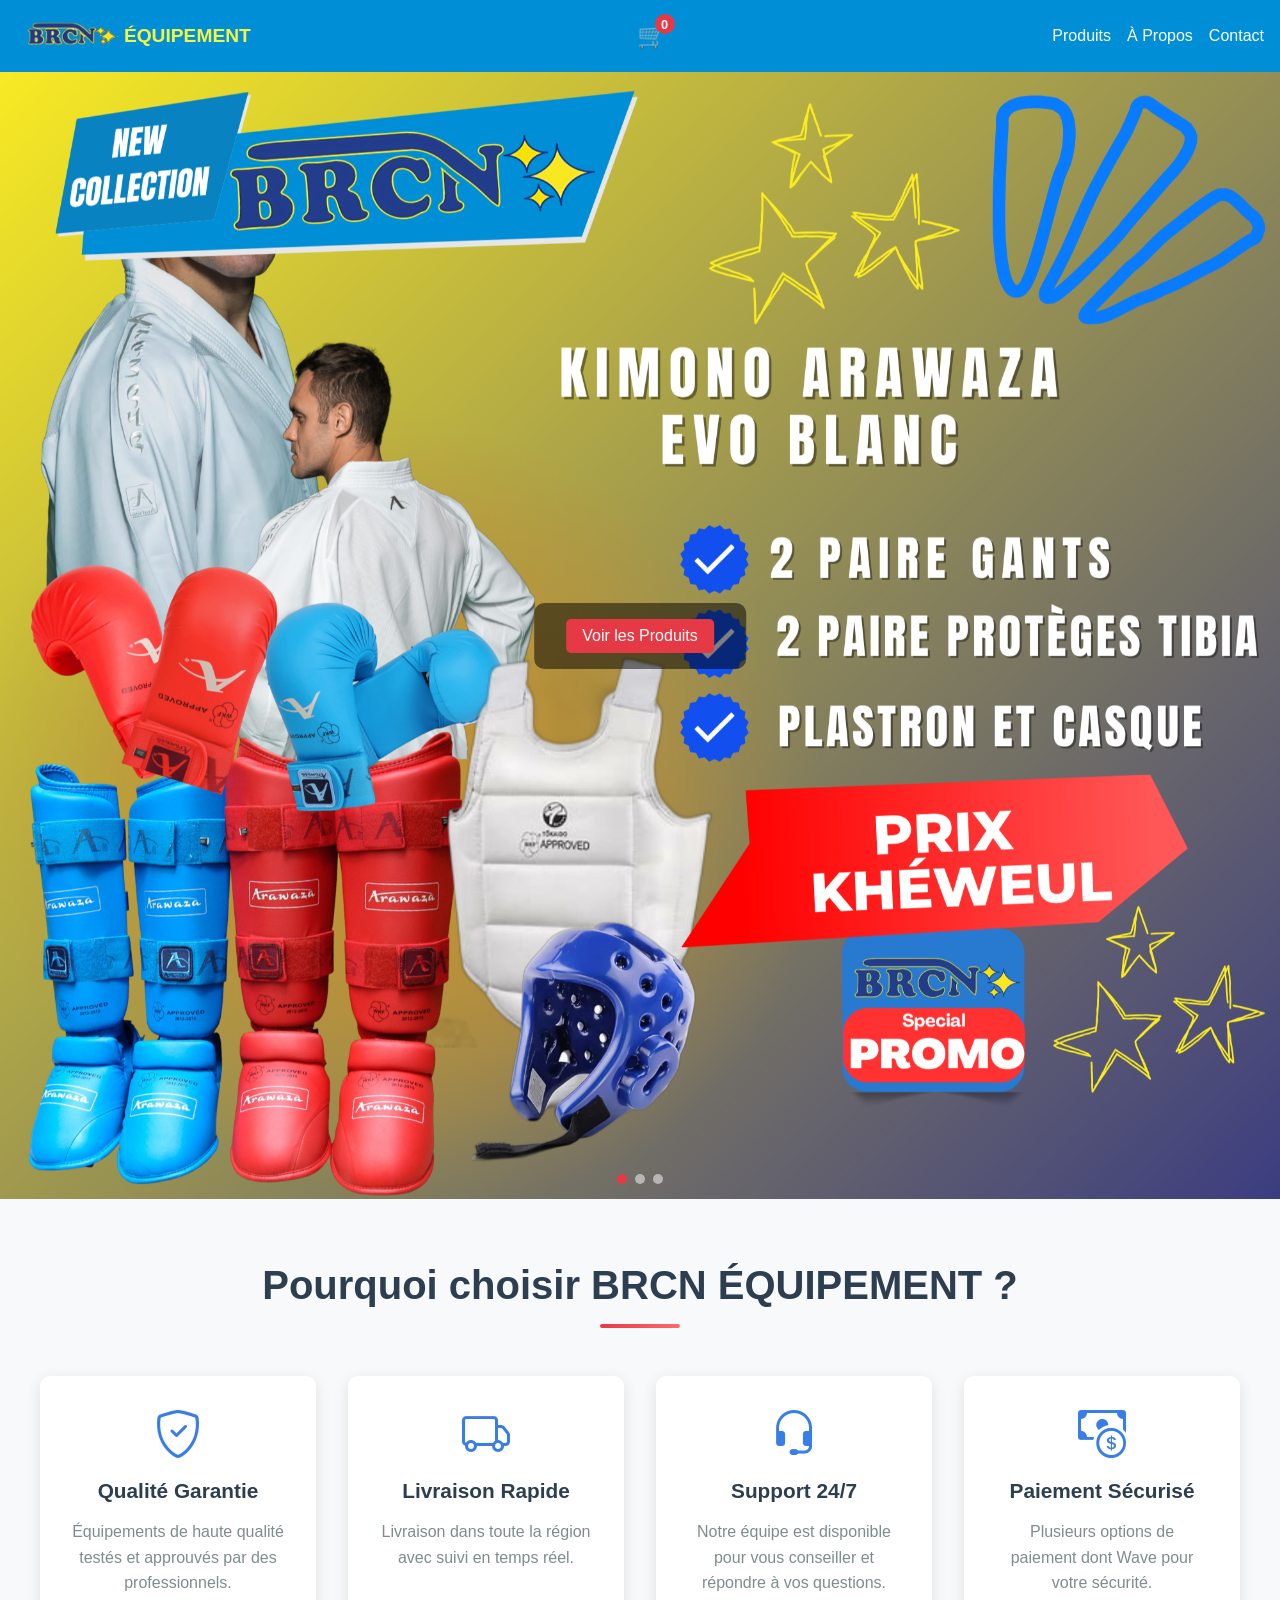
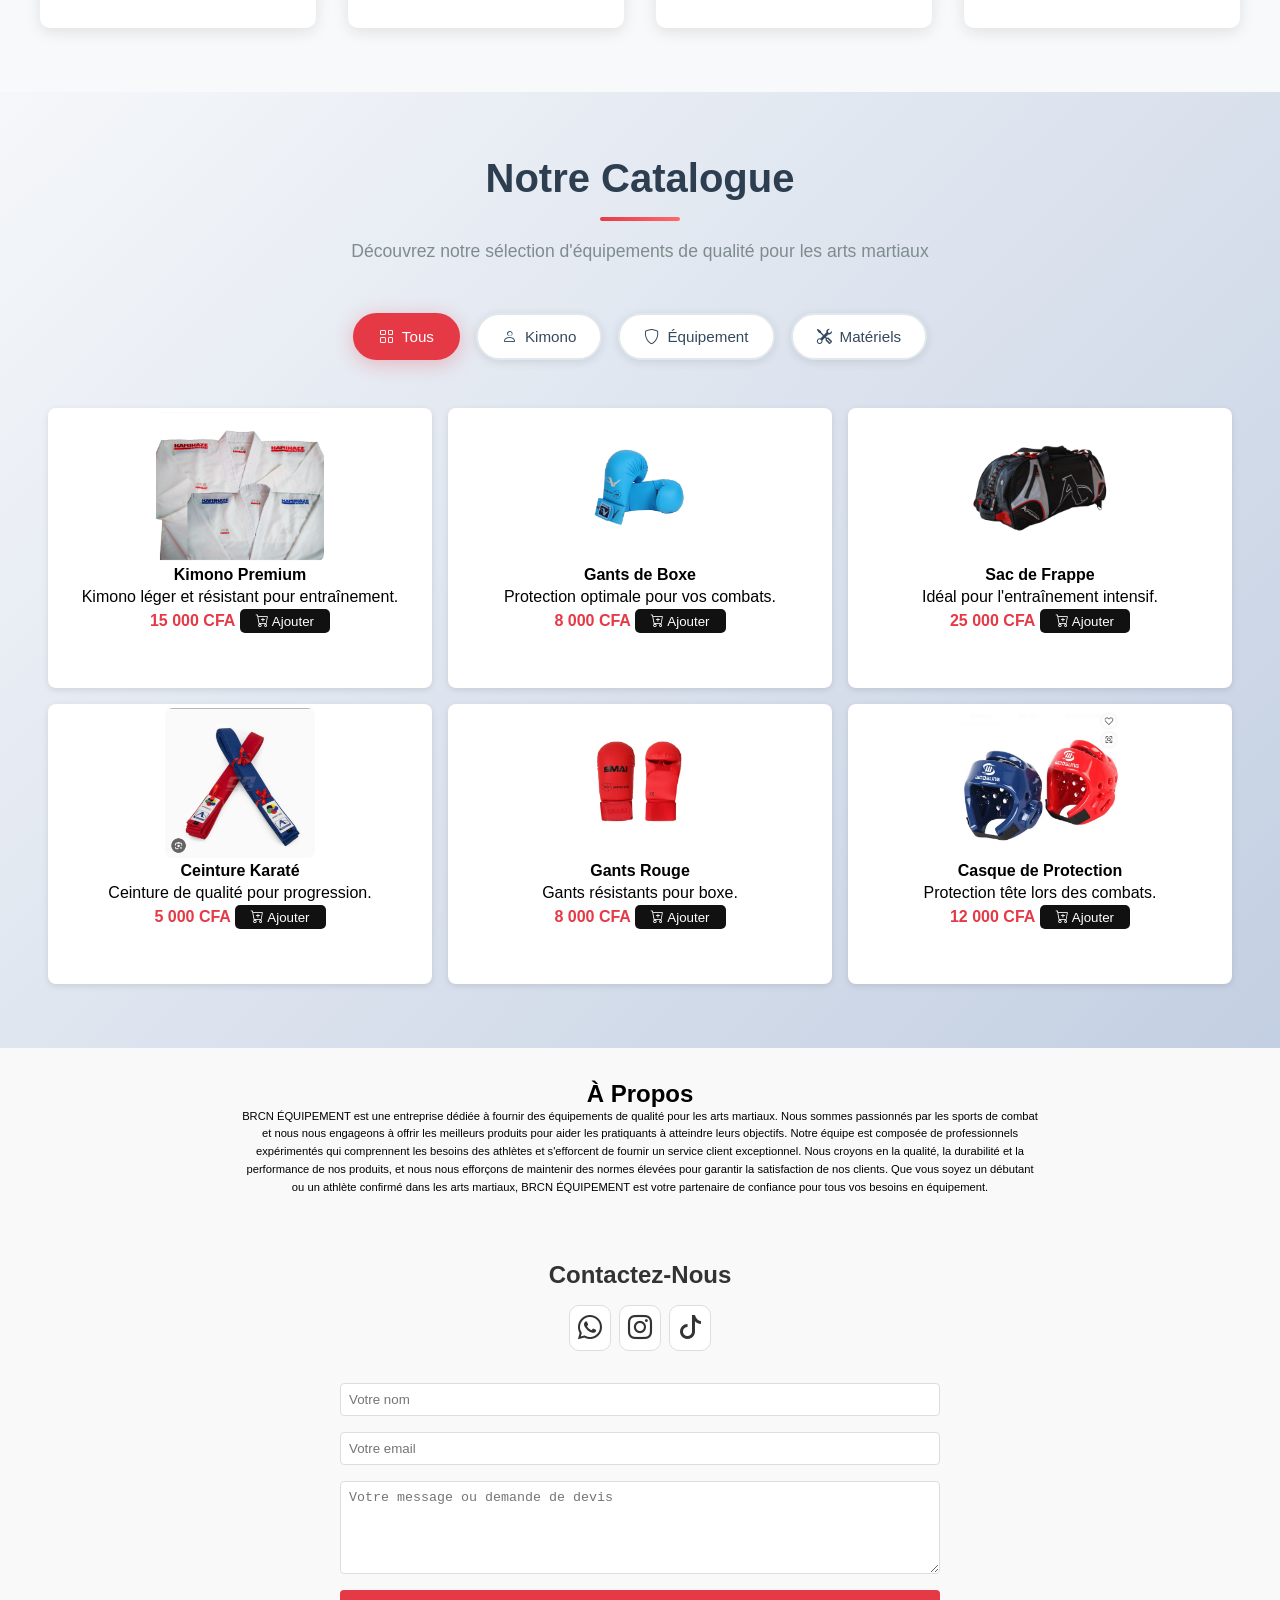
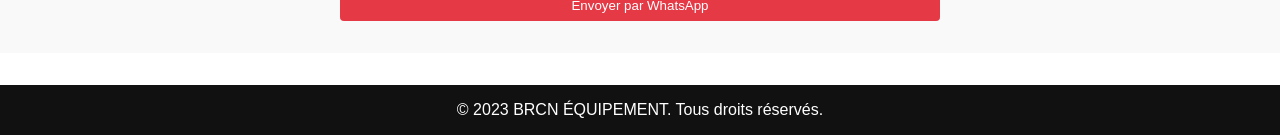
==== index.html @ 162ed436 "modification sur la section produit" ====
<!DOCTYPE html>
<html lang="fr">

<head>
    <meta charset="UTF-8">
    <meta name="viewport" content="width=device-width, initial-scale=1.0">
    <title>BRCN ÉQUIPEMENT</title>
    <link rel="stylesheet" href="style.css">
    <link rel="stylesheet" href="https://cdn.jsdelivr.net/npm/bootstrap-icons@1.10.0/font/bootstrap-icons.css">
</head>

<body>

    <!-- Barre de navigation -->
    <nav class="navbar">
        <div class="logo">
            <img src="PHOTO/logo%20brcn.png" alt="Logo BRCN">
            <span>ÉQUIPEMENT</span>
        </div>
        <div class="cart-container">
            <button class="cart-btn" onclick="afficherPanier()">
                🛒
                <span class="badge">0</span>
            </button>
        </div>
        <ul class="nav-links">
            <li><a href="#produits">Produits</a></li>
            <li><a href="#apropos">À Propos</a></li>
            <li><a href="#contact">Contact</a></li>
        </ul>

        <!-- Burger menu pour mobile -->
        <button class="burger" type="button">&#9776;</button>
    </nav>

    <!-- Hero section -->
    <header class="hero">
        <div class="slider">
            <img src="PHOTO/acceuil2.png" alt="acceuil" class="slide active">
            <img src="PHOTO/acceuil3.png" alt="accuil" class="slide">
        </div>
        <div class="hero-text">
            <a href="#produits" class="btn">Voir les Produits</a>
        </div>
        <!-- Indicateurs -->
        <div class="indicators">
            <span class="dot active"></span>
            <span class="dot"></span>
            <span class="dot"></span>
        </div>
    </header>

    <!-- Section Avantages -->
    <section class="avantages">
        <div class="container">
            <h2 class="section-title">Pourquoi choisir BRCN ÉQUIPEMENT ?</h2>
            <div class="avantages-grid">
                <div class="avantage-item">
                    <div class="avantage-icon">
                        <i class="bi bi-shield-check"></i>
                    </div>
                    <h3>Qualité Garantie</h3>
                    <p>Équipements de haute qualité testés et approuvés par des professionnels.</p>
                </div>
                <div class="avantage-item">
                    <div class="avantage-icon">
                        <i class="bi bi-truck"></i>
                    </div>
                    <h3>Livraison Rapide</h3>
                    <p>Livraison dans toute la région avec suivi en temps réel.</p>
                </div>
                <div class="avantage-item">
                    <div class="avantage-icon">
                        <i class="bi bi-headset"></i>
                    </div>
                    <h3>Support 24/7</h3>
                    <p>Notre équipe est disponible pour vous conseiller et répondre à vos questions.</p>
                </div>
                <div class="avantage-item">
                    <div class="avantage-icon">
                        <i class="bi bi-cash-coin"></i>
                    </div>
                    <h3>Paiement Sécurisé</h3>
                    <p>Plusieurs options de paiement dont Wave pour votre sécurité.</p>
                </div>
            </div>
        </div>
    </section>

    <!-- Section Produits -->
    <section id="produits" class="produits">
        <div class="produits-header">
            <h2 class="section-title">Notre Catalogue</h2>
            <p class="section-subtitle">Découvrez notre sélection d'équipements de qualité pour les arts martiaux</p>
        </div>

        <!-- Filtres -->
        <div class="filters">
            <button class="filter-btn active" data-filter="all">
                <i class="bi bi-grid"></i> Tous
            </button>
            <button class="filter-btn" data-filter="kimono">
                <i class="bi bi-person"></i> Kimono
            </button>
            <button class="filter-btn" data-filter="equipement">
                <i class="bi bi-shield"></i> Équipement
            </button>
            <button class="filter-btn" data-filter="materiels">
                <i class="bi bi-tools"></i> Matériels
            </button>
        </div>

        <!-- Catalogue -->
        <div class="catalogue">
            <div class="card" data-category="kimono" data-id="1">
                <div class="card-image">
                    <img src="PHOTO/KIMONO%20ROUGE-BLEU.PNG" alt="Kimono">
                </div>
                <div class="card-content">
                    <h4>Kimono Premium</h4>
                    <p>Kimono léger et résistant pour entraînement.</p>
                    <div class="card-footer">
                        <span class="prix">15 000 CFA</span>
                        <button class="add-cart" onclick="ajouterAuPanier(1)">
                            <i class="bi bi-cart-plus"></i> Ajouter
                        </button>
                    </div>
                </div>
            </div>

            <div class="card" data-category="equipement" data-id="2">
                <div class="card-image">
                    <img src="PHOTO/gants%20bleu.png" alt="Gants">
                </div>
                <div class="card-content">
                    <h4>Gants de Boxe</h4>
                    <p>Protection optimale pour vos combats.</p>
                    <div class="card-footer">
                        <span class="prix">8 000 CFA</span>
                        <button class="add-cart" onclick="ajouterAuPanier(2)">
                            <i class="bi bi-cart-plus"></i> Ajouter
                        </button>
                    </div>
                </div>
            </div>

            <div class="card" data-category="materiels" data-id="3">
                <div class="card-image">
                    <img src="PHOTO/SAC%20DE%20MATERIEL.jpg" alt="Sac de frappe">
                </div>
                <div class="card-content">
                    <h4>Sac de Frappe</h4>
                    <p>Idéal pour l'entraînement intensif.</p>
                    <div class="card-footer">
                        <span class="prix">25 000 CFA</span>
                        <button class="add-cart" onclick="ajouterAuPanier(3)">
                            <i class="bi bi-cart-plus"></i> Ajouter
                        </button>
                    </div>
                </div>
            </div>
            <div class="card" data-category="kimono" data-id="4">
                <div class="card-image">
                    <img src="PHOTO/CEINTURE-karat%C3%A9.jpeg" alt="Ceinture">
                </div>
                <div class="card-content">
                    <h4>Ceinture Karaté</h4>
                    <p>Ceinture de qualité pour progression.</p>
                    <div class="card-footer">
                        <span class="prix">5 000 CFA</span>
                        <button class="add-cart" onclick="ajouterAuPanier(4)">
                            <i class="bi bi-cart-plus"></i> Ajouter
                        </button>
                    </div>
                </div>
            </div>
            <div class="card" data-category="equipement" data-id="5">
                <div class="card-image">
                    <img src="PHOTO/gants%20rouge.png" alt="Gants rouge">
                </div>
                <div class="card-content">
                    <h4>Gants Rouge</h4>
                    <p>Gants résistants pour boxe.</p>
                    <div class="card-footer">
                        <span class="prix">8 000 CFA</span>
                        <button class="add-cart" onclick="ajouterAuPanier(5)">
                            <i class="bi bi-cart-plus"></i> Ajouter
                        </button>
                    </div>
                </div>
            </div>
            <div class="card" data-category="equipement" data-id="6">
                <div class="card-image">
                    <img src="PHOTO/casque%20de%20portection.jpeg" alt="Casque">
                </div>
                <div class="card-content">
                    <h4>Casque de Protection</h4>
                    <p>Protection tête lors des combats.</p>
                    <div class="card-footer">
                        <span class="prix">12 000 CFA</span>
                        <button class="add-cart" onclick="ajouterAuPanier(6)">
                            <i class="bi bi-cart-plus"></i> Ajouter
                        </button>
                    </div>
                </div>
            </div>
        </div>
    </section>

    <!-- À propos -->
    <section id="apropos" class="apropos">
        <h2>À Propos</h2>
        <p>BRCN ÉQUIPEMENT est une entreprise dédiée à fournir des équipements de qualité pour les arts martiaux. Nous
            sommes passionnés par les sports de combat et nous nous engageons à offrir les meilleurs produits pour aider
            les pratiquants à atteindre leurs objectifs. Notre équipe est composée de professionnels expérimentés qui
            comprennent les besoins des athlètes et s'efforcent de fournir un service client exceptionnel. Nous croyons
            en la qualité, la durabilité et la performance de nos produits, et nous nous efforçons de maintenir des
            normes élevées pour garantir la satisfaction de nos clients. Que vous soyez un débutant ou un athlète
            confirmé dans les arts martiaux, BRCN ÉQUIPEMENT est votre partenaire de confiance pour tous vos besoins en
            équipement.</p>
    </section>

    <!-- Contact -->
    <section id="contact" class="section-contact">
        <h2 class="h2">Contactez-Nous</h2>
        <div class="contacts">
            <a href="https://wa.me/+221762331406" class="contact-link"><i class="bi bi-whatsapp"></i></a>
            <a href="https://instagram.com/221brcn" class="contact-link" target="_blank"><i
                    class="bi bi-instagram"></i></a>
            <a href="https://tiktok.com/@brcn211" class="contact-link" target="_blank"><i
                    class="bi bi-tiktok"></i></a>
        </div>
        <form id="form-contact">
            <input type="text" name="nom" placeholder="Votre nom" required>
            <input type="email" name="email" placeholder="Votre email">
            <textarea name="message" rows="5" placeholder="Votre message ou demande de devis"></textarea>
            <button type="submit">Envoyer par WhatsApp</button>
        </form>
    </section>

    <!-- Footer -->
    <footer>
        <p>&copy; 2023 BRCN ÉQUIPEMENT. Tous droits réservés.</p>
    </footer>

</body>
<script src="script.js"></script>

</html>
---- style.css ----
/* Reset */
* {
    margin: 0;
    padding: 0;
    box-sizing: border-box;
}

body {
    font-family: Arial, sans-serif;
}

/* Navbar */
.navbar {
    display: flex;
    justify-content: space-between;
    align-content: center;
    align-items: center;
    padding: 1rem;
    background: #008fd7;
    color: #fff;
    position: sticky;
    top: 0;
    z-index: 1000;
}

.nav-links {
    display: flex;
    gap: 1rem;
    list-style: none;
}

.nav-links a {
    color: #fff;
    text-decoration: none;
}

.cart-container {
    flex: 1;
    display: flex;
    justify-content: center;
}

.cart-btn {
    position: relative;
    background: none;
    border: none;
    font-size: 1.5rem;
    cursor: pointer;
    color: #fff;
    transition: transform 0.3s;
}

.cart-btn:hover {
    transform: scale(1.1);
}

.badge {
    position: absolute;
    top: -8px;
    right: -8px;
    background: #e63946;
    color: #fff;
    border-radius: 50%;
    width: 20px;
    height: 20px;
    display: flex;
    align-items: center;
    justify-content: center;
    font-size: 0.8rem;
    font-weight: bold;
}

.logo {
    display: flex;
    align-items: center;
}

.logo img {
    height: 40px;
    margin-right: 0.2rem;
}

.logo span {
    font-size: 1.2rem;
    font-weight: bold;
    color: #f7f441;
    text-decoration: solid;
}

.burger {
    display: none;
    font-size: 1.5rem;
    cursor: pointer;
    background: #008fd7;
}

/* Hero */
.hero {
    position: relative;
    text-align: center;
    overflow: hidden;
}

.slider {
    position: relative;
    width: 100%;
}

.slide {
    width: 100%;
    display: none;
    height: auto;
}

.slide.active {
    display: block;
    animation: fadeIn 1s ease;
}

@keyframes fadeIn {
    from {
        opacity: 0;
    }

    to {
        opacity: 1;
    }
}

.hero-text {
    position: absolute;
    top: 50%;
    left: 50%;
    transform: translate(-50%, -50%);
    color: #fff;
    background: rgba(0, 0, 0, 0.5);
    padding: 1rem 2rem;
    border-radius: 10px;
}

.btn {
    background: #e63946;
    color: #fff;
    padding: 0.5rem 1rem;
    text-decoration: none;
    border-radius: 5px;
    transition: transform 0.3s;
    display: inline-block;
}

.btn:hover {
    transform: scale(1.05);
}

/* Indicateurs */
.indicators {
    position: absolute;
    bottom: 15px;
    left: 50%;
    transform: translateX(-50%);
    display: flex;
    gap: 8px;
    z-index: 10;
}

.dot {
    width: 10px;
    height: 10px;
    background: #fff;
    border-radius: 50%;
    cursor: pointer;
    opacity: 0.5;
    transition: opacity 0.3s ease;
}

.dot.active {
    opacity: 1;
    background: #e63946;
}

/* Responsive : texte et bouton plus petits sur mobile */
@media (max-width: 768px) {
    .hero-text h1 {
        font-size: 1.2rem;
    }

    .hero-text {
        padding: 0.8rem;
    }

    .btn {
        padding: 0.4rem 0.8rem;
        font-size: 0.9rem;
    }

    .indicators {
        bottom: 10px;
        gap: 6px;
    }

    .dot {
        width: 8px;
        height: 8px;
    }
}

@media (max-width: 420px) {
    .hero-text h1 {
        font-size: 1rem;
    }

    .hero-text {
        padding: 0.5rem;
        background: rgba(0, 0, 0, 0.6);
    }

    .btn {
        padding: 0.3rem 0.6rem;
        font-size: 0.8rem;
    }

    .indicators {
        bottom: 8px;
        gap: 5px;
    }

    .dot {
        width: 6px;
        height: 6px;
    }
}

/* Section Avantages */
.avantages {
    padding: 4rem 2rem;
    background: #f8f9fa;
    text-align: center;
}

.avantages .container {
    max-width: 1200px;
    margin: 0 auto;
}

.avantages .section-title {
    font-size: 2.5rem;
    color: #2c3e50;
    margin-bottom: 3rem;
    position: relative;
}

.avantages .section-title::after {
    content: '';
    display: block;
    width: 80px;
    height: 4px;
    background: linear-gradient(45deg, #e63946, #ff6b6b);
    margin: 1rem auto;
    border-radius: 2px;
}

.avantages-grid {
    display: grid;
    grid-template-columns: repeat(auto-fit, minmax(100px, 1fr));
    gap: 2rem;
    margin-top: 2rem;
}

.avantage-item {
    background: #fff;
    padding: 2rem;
    border-radius: 10px;
    box-shadow: 0 4px 15px rgba(0, 0, 0, 0.1);
    transition: transform 0.3s ease, box-shadow 0.3s ease;
}

.avantage-item:hover {
    transform: translateY(-5px);
    box-shadow: 0 8px 25px rgba(0, 0, 0, 0.15);
}

.avantage-icon {
    font-size: 3rem;
    color: #397ee6;
    margin-bottom: 1rem;
}

.avantage-item h3 {
    font-size: 1.3rem;
    color: #2c3e50;
    margin-bottom: 1rem;
    font-weight: 600;
}

.avantage-item p {
    color: #7f8c8d;
    line-height: 1.6;
}

/* Responsive Avantages */
@media (max-width: 768px) {
    .avantages {
        padding: 3rem 1rem;
    }

    .avantages .section-title {
        font-size: 2rem;
    }

    .avantages-grid {
        grid-template-columns: repeat(auto-fit, minmax(80px, 1fr));
        gap: 0.5rem;
    }

    .avantage-item {
        padding: 0.5rem;
    }

    .avantage-icon {
        font-size: 1.2rem;
        margin-bottom: 0.3rem;
    }

    .avantage-item h3 {
        font-size: 0.9rem;
        margin-bottom: 0.3rem;
    }

    .avantage-item p {
        font-size: 0.8rem;
        line-height: 1.4;
    }
}

/* Produits */
.produits {
    padding: 4rem 2rem;
    background: linear-gradient(135deg, #f5f7fa 0%, #c3cfe2 100%);
    min-height: 100vh;
}

.produits-header {
    text-align: center;
    margin-bottom: 3rem;
}

.section-title {
    font-size: 2.5rem;
    color: #2c3e50;
    margin-bottom: 0.5rem;
    font-weight: 700;
    position: relative;
}

.section-title::after {
    content: '';
    display: block;
    width: 80px;
    height: 4px;
    background: linear-gradient(45deg, #e63946, #ff6b6b);
    margin: 1rem auto;
    border-radius: 2px;
}

.section-subtitle {
    font-size: 1.1rem;
    color: #7f8c8d;
    max-width: 600px;
    margin: 0 auto;
    line-height: 1.6;
}

.filters {
    display: flex;
    justify-content: center;
    gap: 1rem;
    margin-bottom: 3rem;
    flex-wrap: wrap;
}

.filter-btn {
    display: flex;
    align-items: center;
    gap: 0.5rem;
    padding: 0.8rem 1.5rem;
    background: #fff;
    border: 2px solid #e1e8ed;
    border-radius: 25px;
    cursor: pointer;
    font-size: 0.95rem;
    font-weight: 500;
    color: #34495e;
    transition: all 0.3s ease;
    box-shadow: 0 2px 10px rgba(0, 0, 0, 0.1);
}

.filter-btn:hover {
    background: #e63946;
    color: #fff;
    border-color: #e63946;
    transform: translateY(-2px);
    box-shadow: 0 4px 20px rgba(230, 57, 70, 0.3);
}

.filter-btn.active {
    background: #e63946;
    color: #fff;
    border-color: #e63946;
    box-shadow: 0 4px 20px rgba(230, 57, 70, 0.3);
}

.catalogue {
    display: grid;
    gap: 1rem;
    margin: 0 auto;
    width: 100%;
    max-width: 1200px;
    padding: 0 0.5rem;
}

.card {
    display: flex;
    flex-direction: column;
    align-items: center;
    background: #fff;
    border-radius: 8px;
    box-shadow: 0 2px 6px rgba(0, 0, 0, 0.1);
    padding: 0.3rem;
    min-height: 280px;
    width: 100%;
    text-align: center;
    overflow: hidden;
    position: relative;
    opacity: 0;
    transform: translateY(30px);
    transition: transform 0.3s ease, opacity 0.6s ease;
}

.card:hover {
    transform: scale(1.02);
}

.card.show {
    opacity: 1;
    transform: translateY(0);
}

.card img {
    width: 100%;
    height: auto;
    max-height: 150px;
    border-radius: 8px;
    object-fit: cover;
}

.card h3,
.card p {
    text-align: center;
    margin: 0.2rem 0;
}

.card .prix {
    font-weight: bold;
    color: #e63946;
    font-size: 1rem;
    margin: 0.5rem 0;
}

.card .voir,
.add-cart {
    margin-top: auto;
    padding: 0.3rem 1rem;
    border: none;
    border-radius: 5px;
    background: #111;
    color: #fff;
    cursor: pointer;
    transition: background 0.3s ease;
}

.card .voir:hover,
.add-cart:hover {
    background: #e63946;
}

/* Version mobile très compacte */
@media (max-width: 480px) {
    .catalogue {
        grid-template-columns: repeat(auto-fill, minmax(100px, 1fr));
        gap: 0.5rem;
    }

    .card {
        width: 100px;
        /* largeur fixe réduite */
        min-height: 180px;
        /* hauteur réduite */
        padding: 0.2rem;
    }

    .card img {
        max-height: 70px;
        /* image proportionnelle */
    }

    .card-content h4 {
        font-size: 0.7rem;
        /* titre plus petit */
    }

    .card-content p {
        font-size: 0.6rem;
        /* description réduite */
        line-height: 1.2;
    }

    .card-footer {
        display: flex;
        flex-direction: column;
        gap: 0.2rem;
    }

    .prix {
        font-size: 0.7rem;
        /* prix réduit */
    }

    .add-cart {
        font-size: 0.6rem;
        /* bouton plus petit */
        padding: 0.2rem 0.5rem;
    }
}

/* À propos */
.apropos {
    padding: 2rem;
    background: #f9f9f9;
    text-align: center;
}

.apropos p {
    max-width: 800px;
    margin: 0 auto;
    line-height: 1.6;
    font-size: 0.7rem;
}

@media (max-width: 420px) {
    .catalogue {
        grid-template-columns: 1fr;
    }
}

@media (min-width: 421px) and (max-width: 768px) {
    .catalogue {
        grid-template-columns: repeat(2, 1fr);
    }
}

@media (min-width: 769px) {
    .catalogue {
        grid-template-columns: repeat(3, 1fr);
    }
}

/* Par défaut sur mobile, cacher le menu */
@media (max-width: 768px) {
    .nav-links {
        display: none;
        /* caché au départ */
        flex-direction: column;
        /* vertical */
        background: #008fd7;
        /* même couleur que la navbar */
        position: absolute;
        top: 60px;
        /* sous la barre */
        right: 0;
        width: 200px;
        padding: 1rem;
        z-index: 1000;
    }

    .nav-links.active {
        display: flex;
        /* affiché quand on clique */
    }

    .burger {
        display: block;
        /* visible sur mobile */
        background: none;
        border: none;
        color: #fff;
        font-size: 1.5rem;
        cursor: pointer;
        padding: 0.5rem;
    }
}

/* Animation fade-in pour les cartes produits */
.card {
    opacity: 0;
    transform: translateY(20px);
    transition: all 0.6s ease;
}

.card.show {
    opacity: 1;
    transform: translateY(0);
}

/* Effet hover sur les boutons */
.btn,
.add-cart {
    transition: background 0.3s ease, transform 0.3s ease;
}

.btn:hover,
.add-cart:hover {
    background: #e63946;
    transform: scale(1.05);
}

/* Footer */
footer {
    background: #111;
    color: #fff;
    text-align: center;
    padding: 1rem;
    margin-top: 2rem;
}

/* Modal Panier */
.modal-panier {
    display: none;
    position: fixed;
    top: 0;
    left: 0;
    width: 100%;
    height: 100%;
    background: rgba(0, 0, 0, 0.7);
    z-index: 2000;
    justify-content: center;
    align-items: center;
    padding: 1rem;
}

.contenu-panier {
    background: #fff;
    border-radius: 15px;
    padding: 2rem;
    max-width: 600px;
    width: 100%;
    max-height: 80vh;
    overflow-y: auto;
    position: relative;
}

.fermer-panier {
    position: absolute;
    top: 1rem;
    right: 1.5rem;
    font-size: 2rem;
    cursor: pointer;
    color: #333;
    transition: color 0.3s;
}

.fermer-panier:hover {
    color: #ff0000;
}

.contenu-panier h2 {
    text-align: center;
    color: #333;
    margin-bottom: 1.5rem;
}

.panier-vide {
    text-align: center;
    color: #666;
    padding: 2rem;
}

.btn-continuer {
    display: block;
    width: 100%;
    padding: 1rem;
    background: #3087eb;
    color: #fff;
    border: none;
    border-radius: 10px;
    cursor: pointer;
    font-size: 1rem;
    margin-top: 1rem;
}

.liste-panier {
    margin-bottom: 1.5rem;
}

.item-panier {
    display: flex;
    align-items: center;
    gap: 1rem;
    padding: 1rem;
    border-bottom: 1px solid #eee;
    flex-wrap: wrap;
}

.item-panier img {
    width: 60px;
    height: 60px;
    object-fit: cover;
    border-radius: 8px;
}

.details-item {
    flex: 1;
    min-width: 150px;
}

.details-item h4 {
    color: #333;
    font-size: 0.95rem;
    margin-bottom: 0.3rem;
}

.prix-item {
    color: #3087eb;
    font-weight: bold;
}

.quantite-controls {
    display: flex;
    align-items: center;
    gap: 0.5rem;
}

.quantite-controls button {
    width: 30px;
    height: 30px;
    border: 1px solid #ddd;
    background: #fff;
    border-radius: 5px;
    cursor: pointer;
    font-size: 1.2rem;
    transition: background 0.3s;
}

.quantite-controls button:hover {
    background: #3087eb;
    color: #fff;
}

.quantite-controls span {
    min-width: 30px;
    text-align: center;
    font-weight: bold;
}

.supprimer-item {
    background: none;
    border: none;
    color: #ff0000;
    font-size: 1.5rem;
    cursor: pointer;
    padding: 0.3rem;
}

.total-panier {
    text-align: center;
    padding: 1rem;
    background: #f5f5f5;
    border-radius: 10px;
    margin-bottom: 1rem;
}

.total-panier h3 {
    color: #333;
    font-size: 1.3rem;
}

.btn-commander {
    width: 100%;
    padding: 1rem;
    background: #28a745;
    color: #fff;
    border: none;
    border-radius: 10px;
    cursor: pointer;
    font-size: 1.1rem;
    font-weight: bold;
    transition: background 0.3s;
}

.btn-commander:hover {
    background: #218838;
}

/* Formulaire Commande */
.contenu-commande {
    max-width: 500px;
}

.recapitulatif {
    background: #f5f5f5;
    padding: 1rem;
    border-radius: 10px;
    margin-bottom: 1.5rem;
}

.recapitulatif h3 {
    color: #333;
    margin-bottom: 1rem;
}

.item-recap {
    display: flex;
    justify-content: space-between;
    padding: 0.5rem 0;
    border-bottom: 1px solid #ddd;
    font-size: 0.9rem;
}

.total-final {
    text-align: right;
    padding: 1rem 0 0;
    font-size: 1.1rem;
    color: #3087eb;
}

.form-group {
    margin-bottom: 1rem;
}

.form-group label {
    display: block;
    color: #333;
    margin-bottom: 0.5rem;
    font-weight: 500;
}

.form-group input {
    width: 100%;
    padding: 0.8rem;
    border: 1px solid #ddd;
    border-radius: 8px;
    font-size: 1rem;
    background: #fff;
    color: #333;
}

.mode-paiement {
    margin: 1.5rem 0;
}

.mode-paiement h3 {
    color: #333;
    margin-bottom: 1rem;
}

.option-paiement {
    display: flex;
    align-items: center;
    gap: 1rem;
    padding: 1rem;
    border: 2px solid #ddd;
    border-radius: 10px;
    margin-bottom: 0.8rem;
    cursor: pointer;
    transition: border-color 0.3s, background 0.3s;
}

.option-paiement:hover {
    border-color: #3087eb;
    background: #f0f8ff;
}

.option-paiement input {
    display: none;
}

.radio-custom {
    width: 20px;
    height: 20px;
    border: 2px solid #ddd;
    border-radius: 50%;
    position: relative;
    flex-shrink: 0;
}

.option-paiement input:checked+.radio-custom {
    border-color: #3087eb;
}

.option-paiement input:checked+.radio-custom::after {
    content: '';
    position: absolute;
    top: 50%;
    left: 50%;
    transform: translate(-50%, -50%);
    width: 10px;
    height: 10px;
    background: #3087eb;
    border-radius: 50%;
}

.paiement-info strong {
    display: block;
    color: #333;
    margin-bottom: 0.3rem;
}

.paiement-info p {
    color: #666;
    font-size: 0.85rem;
    margin: 0;
}

.btn-valider {
    width: 100%;
    padding: 1rem;
    background: #28a745;
    color: #fff;
    border: none;
    border-radius: 10px;
    cursor: pointer;
    font-size: 1.1rem;
    font-weight: bold;
    transition: background 0.3s;
}

.btn-valider:hover {
    background: #218838;
}

/* Instructions Wave */
.instructions-wave {
    text-align: left;
}

.montant-total {
    text-align: center;
    font-size: 1.3rem;
    padding: 1rem;
    background: #e8f5e9;
    border-radius: 10px;
    margin-bottom: 1.5rem;
    color: #2e7d32;
}

.montant-total strong {
    font-size: 1.5rem;
    color: #1b5e20;
}

.instructions-paiement {
    background: #e8f5e9;
    padding: 1.5rem;
    border-radius: 10px;
    margin-bottom: 1.5rem;
    border-left: 4px solid #00b894;
    text-align: center;
}

.instructions-paiement h3 {
    color: #2e7d32;
    margin-bottom: 1rem;
    font-size: 1.1rem;
}

.instructions-paiement p {
    color: #333;
    margin-bottom: 0.5rem;
}

.info-securite {
    color: #00a383 !important;
    font-weight: bold;
    margin-top: 1rem !important;
}

.confirmation-wave {
    background: #e3f2fd;
    padding: 1rem;
    border-radius: 10px;
    margin-bottom: 1.5rem;
    text-align: center;
}

.confirmation-wave p {
    color: #1565c0;
    margin-bottom: 0.5rem;
}

.info-confirmation {
    font-size: 0.9rem;
    color: #0d47a1 !important;
}

.btn-wave-confirm {
    background: #00b894;
    margin-bottom: 1rem;
}

.btn-wave-confirm:hover {
    background: #00a383;
}

.btn-wave-payer {
    display: block;
    text-align: center;
    padding: 1rem;
    background: #00b894;
    color: #fff !important;
    border: none;
    border-radius: 10px;
    cursor: pointer;
    font-size: 1.1rem;
    font-weight: bold;
    text-decoration: none;
    transition: background 0.3s;
    margin-bottom: 1rem;
}

.btn-wave-payer:hover {
    background: #00a383;
}

.confirmation-apres-paiement {
    background: #e8f5e9;
    padding: 1.5rem;
    border-radius: 10px;
    margin-bottom: 1rem;
    text-align: center;
    border: 2px solid #00b894;
}

.confirmation-apres-paiement p {
    color: #2e7d32;
    margin-bottom: 1rem;
    font-size: 1rem;
}

.btn-confirmer-paiement {
    display: block;
    width: 100%;
    padding: 1rem;
    background: #00b894;
    color: #fff !important;
    border: none;
    border-radius: 10px;
    cursor: pointer;
    font-size: 1.1rem;
    font-weight: bold;
    transition: background 0.3s;
}

.btn-confirmer-paiement:hover {
    background: #00a383;
}

.btn-annuler {
    width: 100%;
    padding: 1rem;
    background: #fff;
    color: #666;
    border: 2px solid #ddd;
    border-radius: 10px;
    cursor: pointer;
    font-size: 1rem;
    transition: all 0.3s;
}

.btn-annuler:hover {
    background: #f5f5f5;
    border-color: #999;
}

/* Notification */
.notification {
    position: fixed;
    bottom: 20px;
    left: 50%;
    transform: translateX(-50%) translateY(100px);
    background: #28a745;
    color: #fff;
    padding: 1rem 2rem;
    border-radius: 10px;
    box-shadow: 0 4px 15px rgba(0, 0, 0, 0.3);
    z-index: 3000;
    opacity: 0;
    transition: transform 0.3s, opacity 0.3s;
}

.notification.show {
    transform: translateX(-50%) translateY(0);
    opacity: 1;
}

/* Section Contact */
.section-contact {
    padding: 2rem;
    background: #f9f9f9;
    text-align: center;
}

.h2 {
    margin-bottom: 1rem;
    color: #333;
}

.contacts {
    display: flex;
    justify-content: center;
    gap: 0.5rem;
    flex-wrap: wrap;
    margin-bottom: 2rem;
}

.contact-link {
    display: inline-block;
    padding: 0.5rem;
    background: #fff;
    border: 1px solid #ddd;
    border-radius: 10px;
    text-decoration: none;
    color: #333;
    text-align: center;
    font-size: 1.2rem;
    transition: background 0.3s;
}

.contact-link i {
    font-size: 1.5rem;
}

.contact-link:hover {
    background: #e63946;
    color: #fff;
}

#form-contact {
    max-width: 600px;
    margin: 0 auto;
    display: flex;
    flex-direction: column;
    gap: 1rem;
}

#form-contact input,
#form-contact textarea {
    padding: 0.5rem;
    border: 1px solid #ddd;
    border-radius: 4px;
}

#form-contact button {
    padding: 0.5rem;
    background: #e63946;
    color: #fff;
    border: none;
    border-radius: 4px;
    cursor: pointer;
}

#form-contact button:hover {
    background: #d32f3f;
}
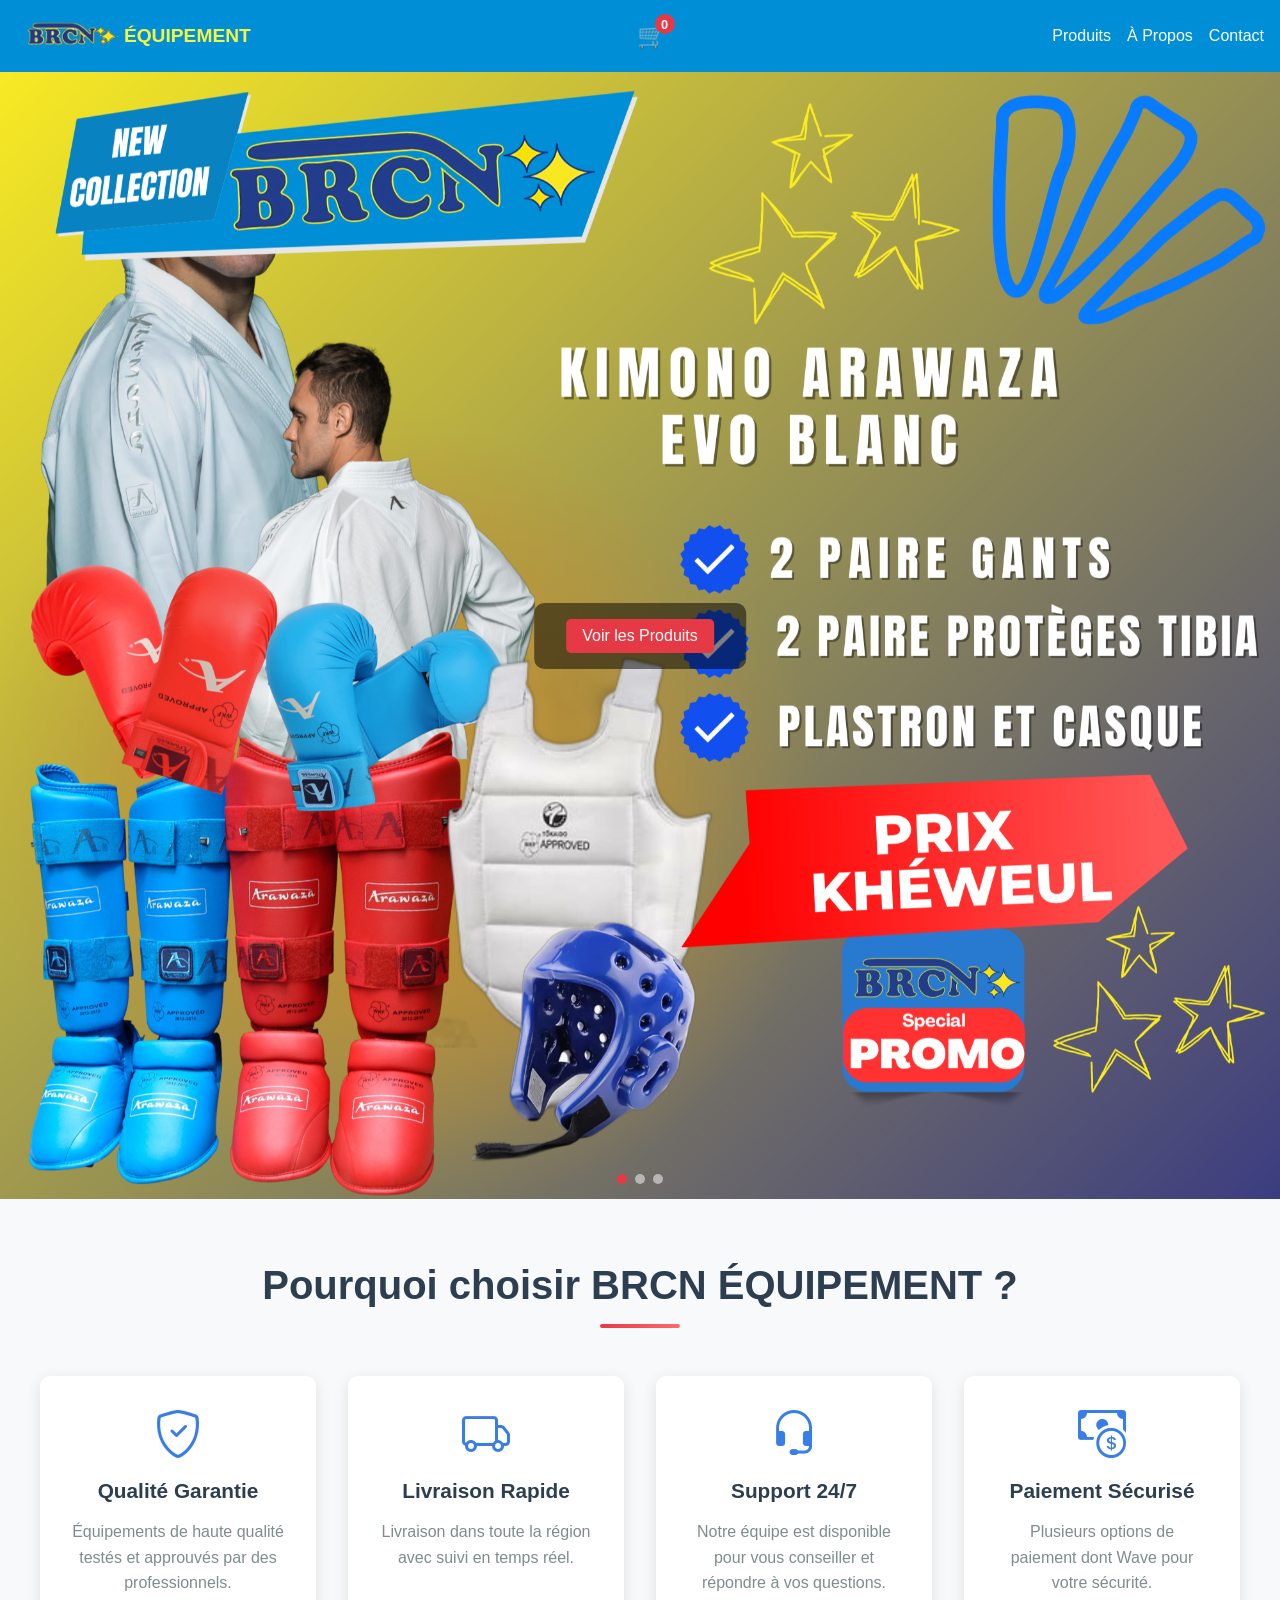
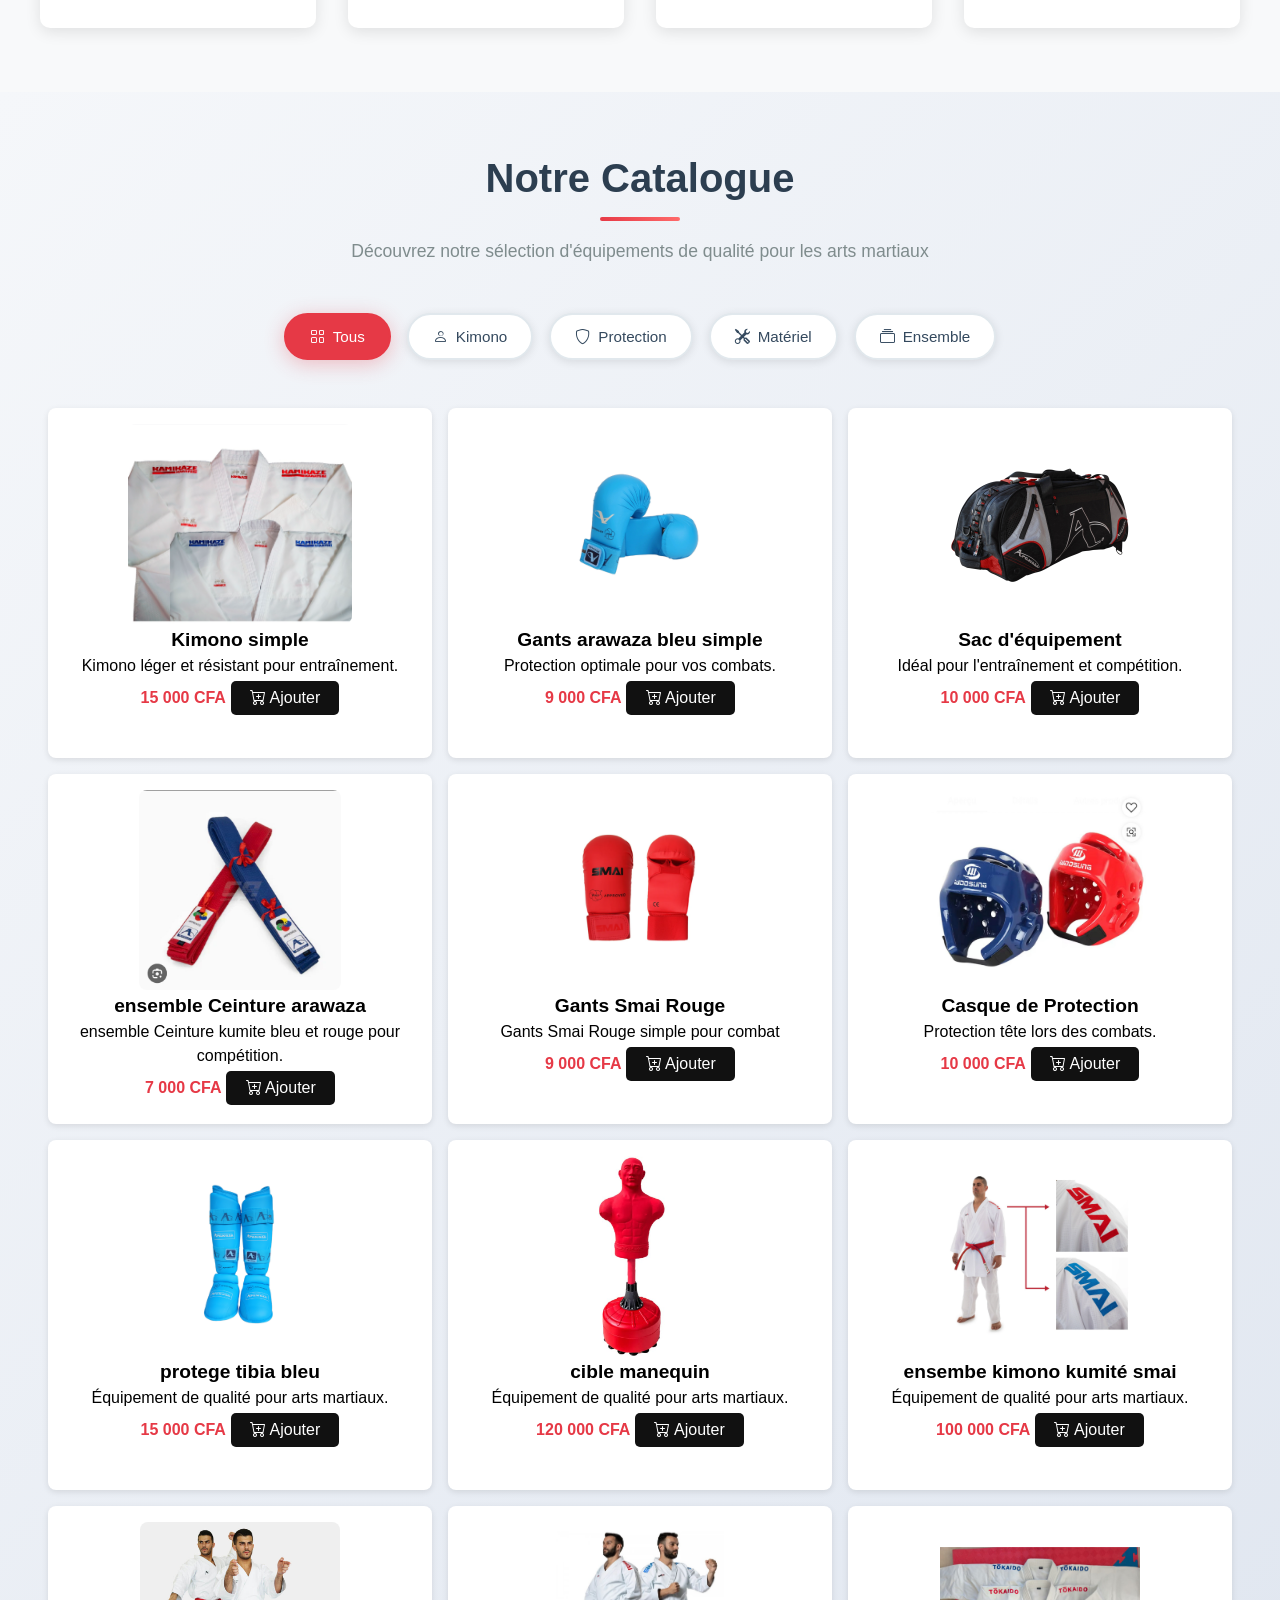
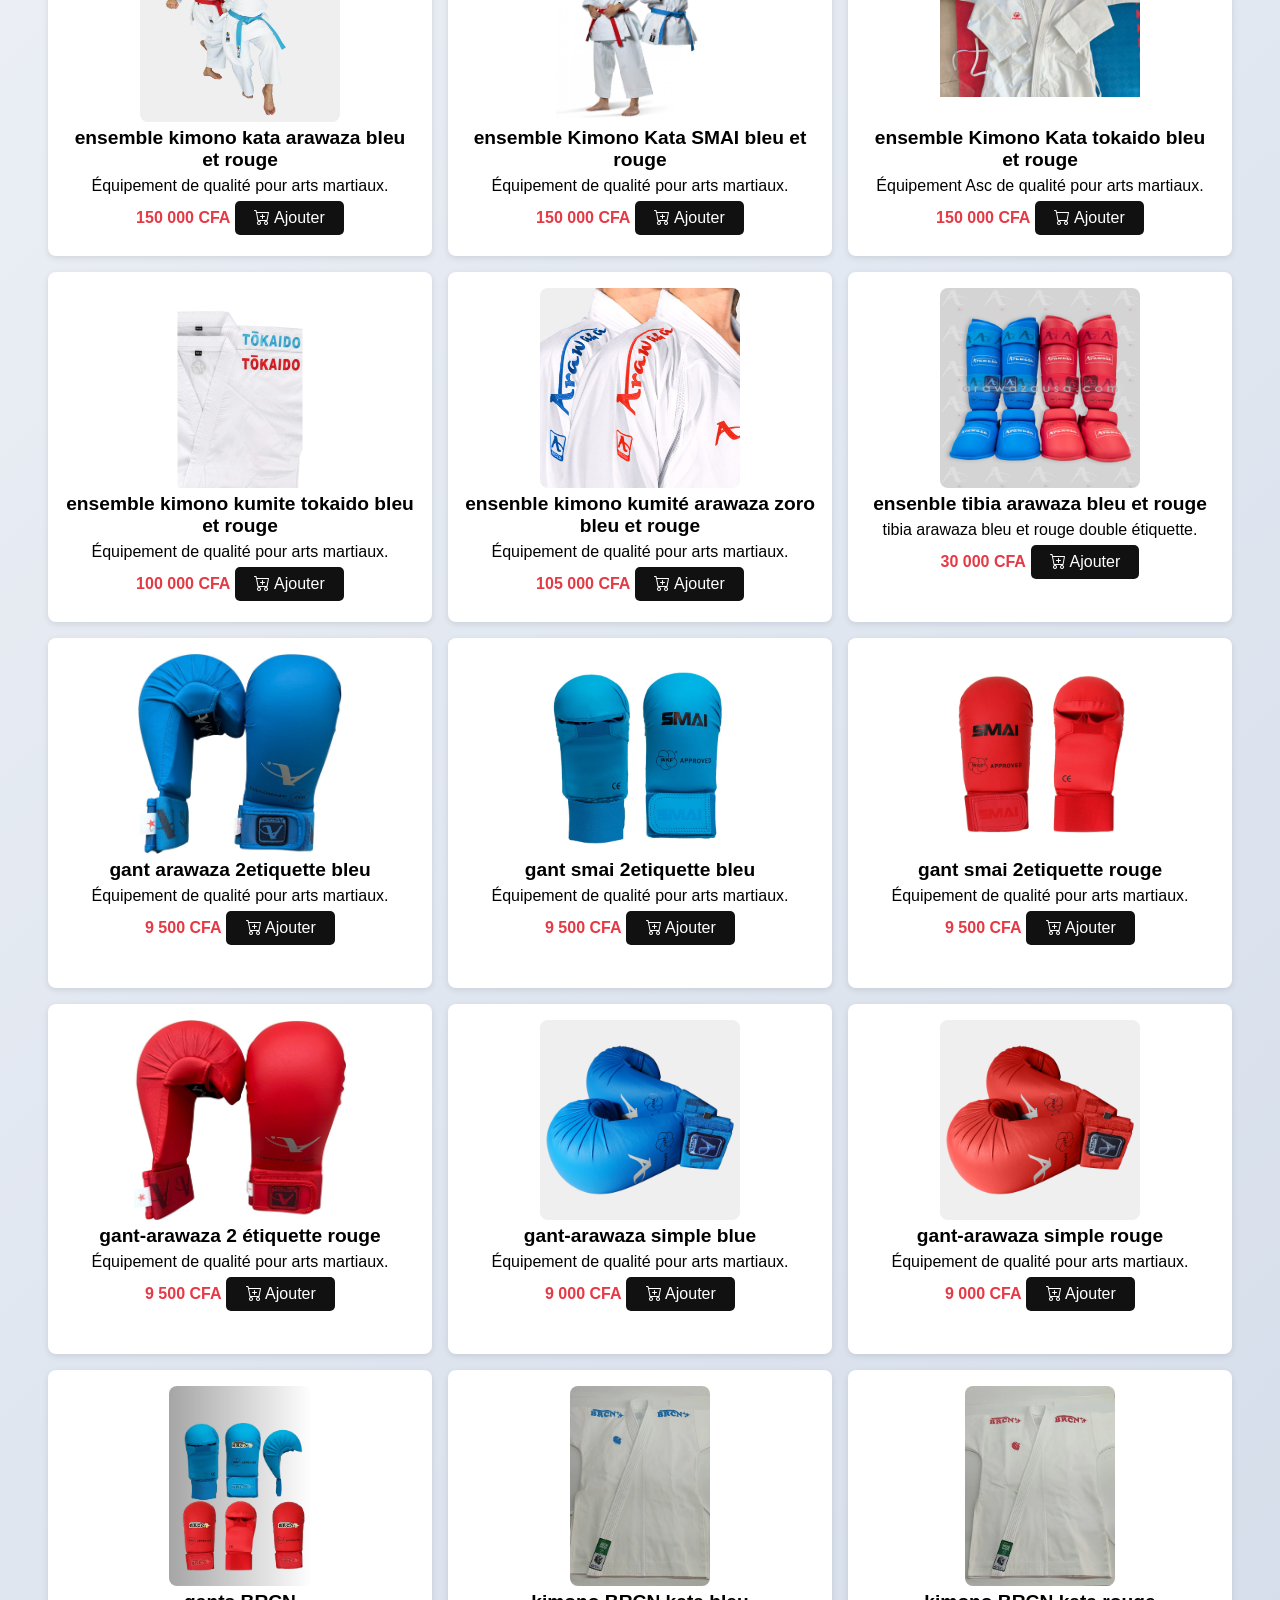
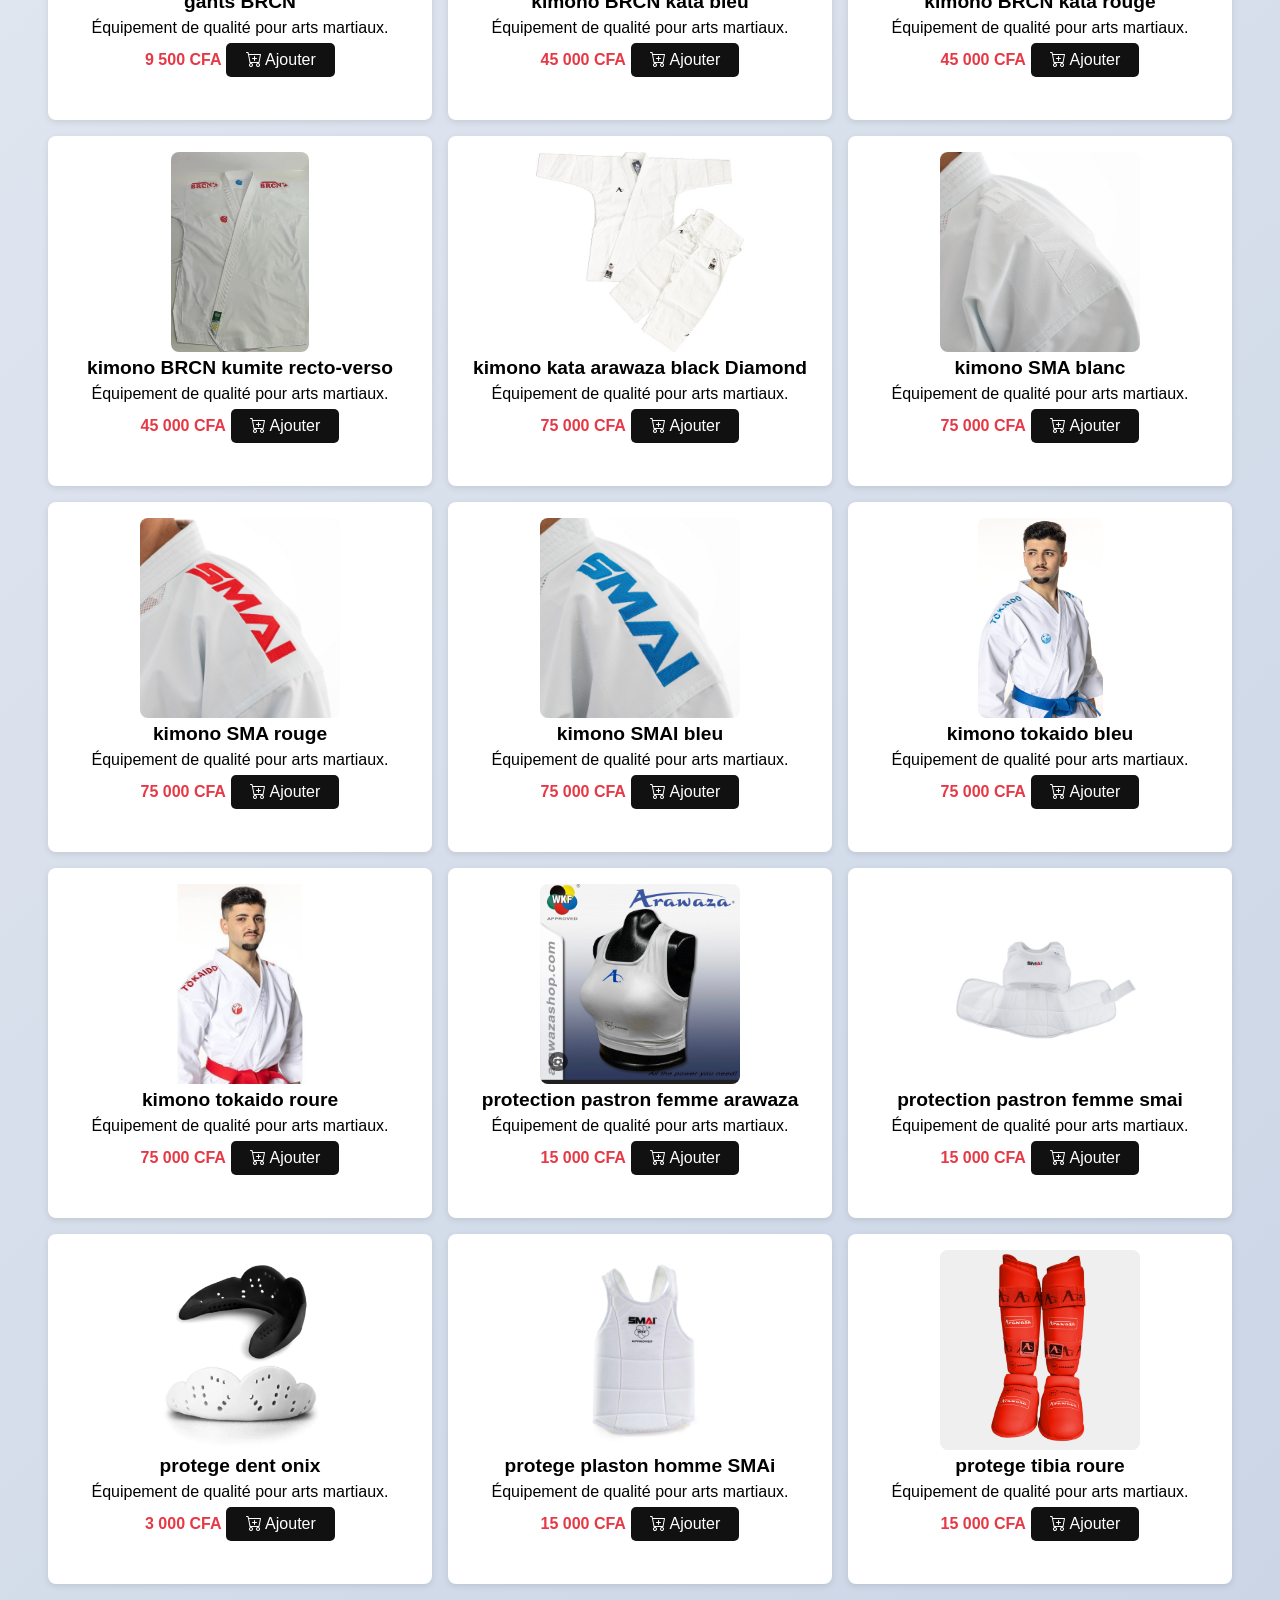
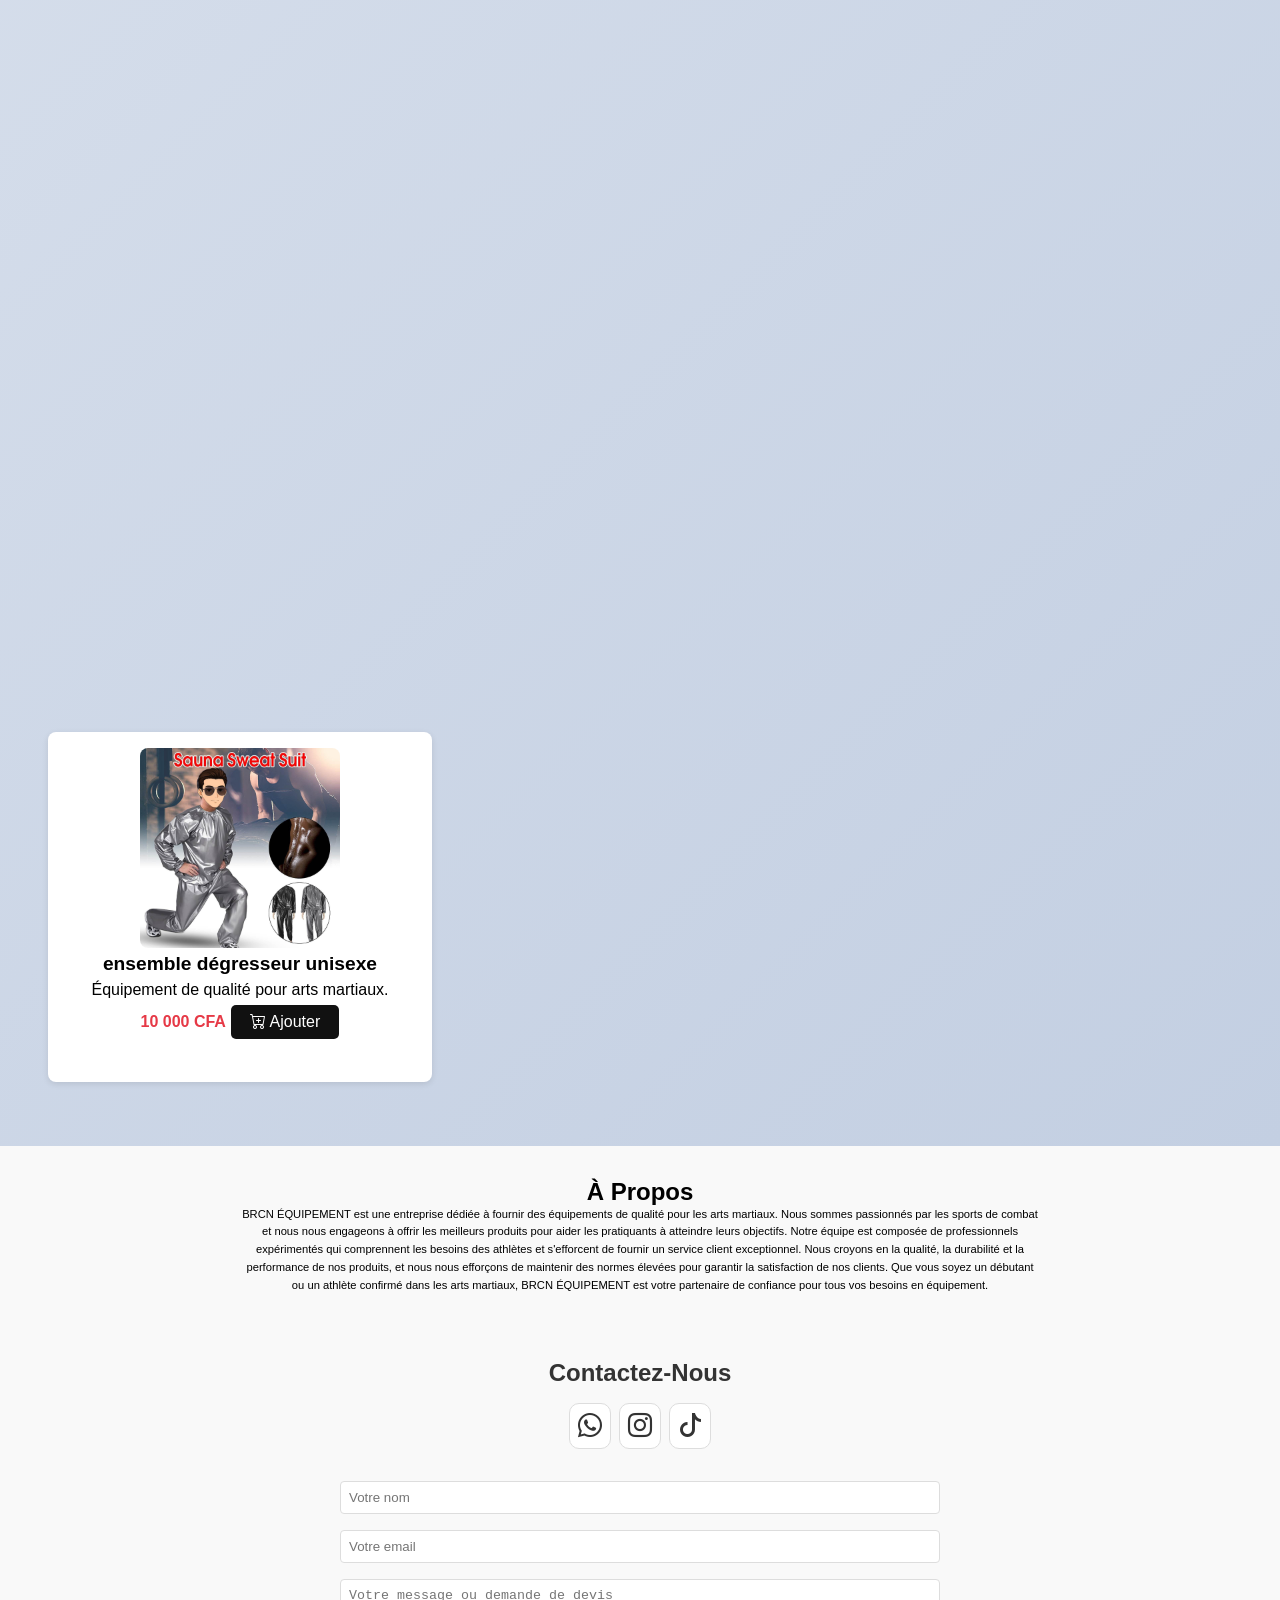
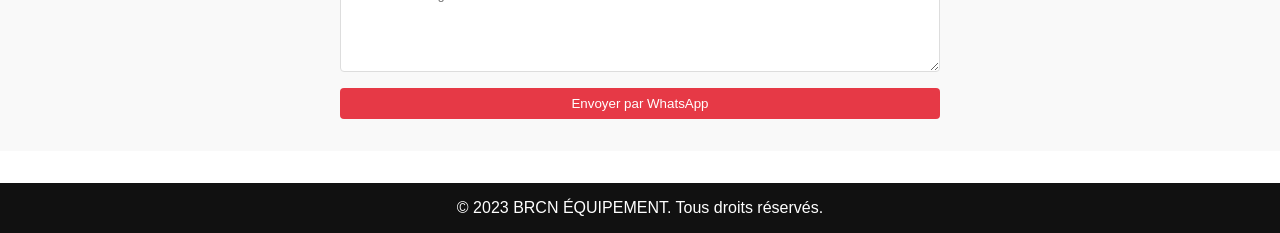
==== commit 4fe380f9: "modification sur parametre de paiement" ====
--- a/index.html
+++ b/index.html
@@ -99,16 +99,22 @@
             <button class="filter-btn active" data-filter="all">
                 <i class="bi bi-grid"></i> Tous
             </button>
-            <button class="filter-btn" data-filter="kimono">
+            <button class="filter-btn" data-filter="kimono">  
                 <i class="bi bi-person"></i> Kimono
             </button>
-            <button class="filter-btn" data-filter="equipement">
-                <i class="bi bi-shield"></i> Équipement
+
+            <button class="filter-btn" data-filter="protection">
+                <i class="bi bi-shield"></i> Protection
             </button>
-            <button class="filter-btn" data-filter="materiels">
-                <i class="bi bi-tools"></i> Matériels
+
+            <button class="filter-btn" data-filter="materiel">
+                <i class="bi bi-tools"></i> Matériel
             </button>
-        </div>
+            <button class="filter-btn" data-filter="ensemble">
+                <i class="bi bi-collection"></i> Ensemble
+            </button>
+        </div>
+
 
         <!-- Catalogue -->
         <div class="catalogue">
@@ -117,7 +123,7 @@
                     <img src="PHOTO/KIMONO%20ROUGE-BLEU.PNG" alt="Kimono">
                 </div>
                 <div class="card-content">
-                    <h4>Kimono Premium</h4>
+                    <h4>Kimono simple</h4>
                     <p>Kimono léger et résistant pour entraînement.</p>
                     <div class="card-footer">
                         <span class="prix">15 000 CFA</span>
@@ -128,15 +134,15 @@
                 </div>
             </div>
 
-            <div class="card" data-category="equipement" data-id="2">
+            <div class="card" data-category="protection" data-id="2">
                 <div class="card-image">
                     <img src="PHOTO/gants%20bleu.png" alt="Gants">
                 </div>
                 <div class="card-content">
-                    <h4>Gants de Boxe</h4>
+                    <h4>Gants arawaza bleu simple</h4>
                     <p>Protection optimale pour vos combats.</p>
                     <div class="card-footer">
-                        <span class="prix">8 000 CFA</span>
+                        <span class="prix">9 000 CFA</span>
                         <button class="add-cart" onclick="ajouterAuPanier(2)">
                             <i class="bi bi-cart-plus"></i> Ajouter
                         </button>
@@ -144,61 +150,678 @@
                 </div>
             </div>
 
-            <div class="card" data-category="materiels" data-id="3">
+            <div class="card" data-category="materiel" data-id="3">
                 <div class="card-image">
                     <img src="PHOTO/SAC%20DE%20MATERIEL.jpg" alt="Sac de frappe">
                 </div>
                 <div class="card-content">
-                    <h4>Sac de Frappe</h4>
-                    <p>Idéal pour l'entraînement intensif.</p>
-                    <div class="card-footer">
-                        <span class="prix">25 000 CFA</span>
+                    <h4>Sac d'équipement</h4>
+                    <p>Idéal pour l'entraînement et compétition.</p>
+                    <div class="card-footer">
+                        <span class="prix">10 000 CFA</span>
                         <button class="add-cart" onclick="ajouterAuPanier(3)">
                             <i class="bi bi-cart-plus"></i> Ajouter
                         </button>
                     </div>
                 </div>
             </div>
-            <div class="card" data-category="kimono" data-id="4">
+            <div class="card" data-category="ensemble" data-id="4">
                 <div class="card-image">
                     <img src="PHOTO/CEINTURE-karat%C3%A9.jpeg" alt="Ceinture">
                 </div>
                 <div class="card-content">
-                    <h4>Ceinture Karaté</h4>
-                    <p>Ceinture de qualité pour progression.</p>
-                    <div class="card-footer">
-                        <span class="prix">5 000 CFA</span>
+                    <h4>ensemble Ceinture arawaza</h4>
+                    <p>ensemble Ceinture kumite bleu et rouge pour compétition.</p>
+                    <div class="card-footer">
+                        <span class="prix">7 000 CFA</span>
                         <button class="add-cart" onclick="ajouterAuPanier(4)">
                             <i class="bi bi-cart-plus"></i> Ajouter
                         </button>
                     </div>
                 </div>
             </div>
-            <div class="card" data-category="equipement" data-id="5">
+            <div class="card" data-category="protection" data-id="5">
                 <div class="card-image">
                     <img src="PHOTO/gants%20rouge.png" alt="Gants rouge">
                 </div>
                 <div class="card-content">
-                    <h4>Gants Rouge</h4>
-                    <p>Gants résistants pour boxe.</p>
-                    <div class="card-footer">
-                        <span class="prix">8 000 CFA</span>
+                    <h4>Gants Smai Rouge</h4>
+                    <p>Gants Smai Rouge simple pour combat </p>
+                    <div class="card-footer">
+                        <span class="prix">9 000 CFA</span>
                         <button class="add-cart" onclick="ajouterAuPanier(5)">
                             <i class="bi bi-cart-plus"></i> Ajouter
                         </button>
                     </div>
                 </div>
             </div>
-            <div class="card" data-category="equipement" data-id="6">
-                <div class="card-image">
-                    <img src="PHOTO/casque%20de%20portection.jpeg" alt="Casque">
+            <div class="card" data-category="protection" data-id="6">
+                <div class="card-image">
+                    <img src="PHOTO/casque de portection.jpeg" alt="Casque">
                 </div>
                 <div class="card-content">
                     <h4>Casque de Protection</h4>
                     <p>Protection tête lors des combats.</p>
                     <div class="card-footer">
-                        <span class="prix">12 000 CFA</span>
+                        <span class="prix">10 000 CFA</span>
                         <button class="add-cart" onclick="ajouterAuPanier(6)">
+                            <i class="bi bi-cart-plus"></i> Ajouter
+                        </button>
+                    </div>
+                </div>
+            </div>
+
+            <!-- Nouveaux produits -->
+            <div class="card" data-category="protection" data-id="7">
+                <div class="card-image">
+                    <img src="PHOTO/5protege tibia bleu.png" alt="5protege tibia bleu">
+                </div>
+                <div class="card-content">
+                    <h4>protege tibia bleu</h4>
+                    <p>Équipement de qualité pour arts martiaux.</p>
+                    <div class="card-footer">
+                        <span class="prix">15 000 CFA</span>
+                        <button class="add-cart" onclick="ajouterAuPanier(7)">
+                            <i class="bi bi-cart-plus"></i> Ajouter
+                        </button>
+                    </div>
+                </div>
+            </div>
+            <div class="card" data-category="materiel" data-id="8">
+                <div class="card-image">
+                    <img src="PHOTO/cible manequin.jpeg" alt="cible manequin">
+                </div>
+                <div class="card-content">
+                    <h4>cible manequin</h4>
+                    <p>Équipement de qualité pour arts martiaux.</p>
+                    <div class="card-footer">
+                        <span class="prix">120 000 CFA</span>
+                        <button class="add-cart" onclick="ajouterAuPanier(8)">
+                            <i class="bi bi-cart-plus"></i> Ajouter
+                        </button>
+                    </div>
+                </div>
+            </div>
+            <div class="card" data-category="ensemble" data-id="9">
+                <div class="card-image">
+                    <img src="PHOTO/ensembe kimono kumité smai.webp" alt="ensembe kimono kumité smai">
+                </div>
+                <div class="card-content">
+                    <h4>ensembe kimono kumité smai</h4>
+                    <p>Équipement de qualité pour arts martiaux.</p>
+                    <div class="card-footer">
+                        <span class="prix">100 000 CFA</span>
+                        <button class="add-cart" onclick="ajouterAuPanier(9)">
+                            <i class="bi bi-cart-plus"></i> Ajouter
+                        </button>
+                    </div>
+                </div>
+            </div>
+            <div class="card" data-category="ensemble" data-id="10">
+                <div class="card-image">
+                    <img src="PHOTO/ensemble kimono kata arawaza bleu et rouge.jpeg"
+                        alt="ensemble kimono kata arawaza bleu et rouge">
+                </div>
+                <div class="card-content">
+                    <h4>ensemble kimono kata arawaza bleu et rouge</h4>
+                    <p>Équipement de qualité pour arts martiaux.</p>
+                    <div class="card-footer">
+                        <span class="prix">150 000 CFA</span>
+                        <button class="add-cart" onclick="ajouterAuPanier(10)">
+                            <i class="bi bi-cart-plus"></i> Ajouter
+                        </button>
+                    </div>
+                </div>
+            </div>
+            <div class="card" data-category="ensemble" data-id="11">
+                <div class="card-image">
+                    <img src="PHOTO/ensemble Kimono Kata SMAI bleu et rouge.jpg"
+                        alt="ensemble Kimono Kata SMAI bleu et rouge">
+                </div>
+                <div class="card-content">
+                    <h4>ensemble Kimono Kata SMAI bleu et rouge</h4>
+                    <p>Équipement de qualité pour arts martiaux.</p>
+                    <div class="card-footer">
+                        <span class="prix">150 000 CFA</span>
+                        <button class="add-cart" onclick="ajouterAuPanier(11)">
+                            <i class="bi bi-cart-plus"></i> Ajouter
+                        </button>
+                    </div>
+                </div>
+            </div>
+            <div class="card" data-category="ensemble" data-id="12">
+                <div class="card-image">
+                    <img src="PHOTO/ensemble Kimono Kata tokaido bleu et rouge.jfif"
+                        alt="ensemble Kimono Kata tokaido bleu et rouge">
+                </div>
+                <div class="card-content">
+                    <h4>ensemble Kimono Kata tokaido bleu et rouge</h4>
+                    <p>Équipement Asc de qualité pour arts martiaux.</p>
+                    <div class="card-footer">
+                        <span class="prix">150 000 CFA</span>
+                        <button class="add-cart" onclick="ajouterAuPanier(12)">
+                            <i class="bi bi-cart Asc -plus"></i> Ajouter
+                        </button>
+                    </div>
+                </div>
+            </div>
+            <div class="card" data-category="ensemble" data-id="13">
+                <div class="card-image">
+                    <img src="PHOTO/ensemble kimono kumite tokaido bleu et rouge.jpg"
+                        alt="ensemble kimono kumite tokaido bleu et rouge">
+                </div>
+                <div class="card-content">
+                    <h4>ensemble kimono kumite tokaido bleu et rouge</h4>
+                    <p>Équipement de qualité pour arts martiaux.</p>
+                    <div class="card-footer">
+                        <span class="prix">100 000 CFA</span>
+                        <button class="add-cart" onclick="ajouterAuPanier(13)">
+                            <i class="bi bi-cart-plus"></i> Ajouter
+                        </button>
+                    </div>
+                </div>
+            </div>
+            <div class="card" data-category="ensemble" data-id="14">
+                <div class="card-image">
+                    <img src="PHOTO/ensenble kimono kumité arawaza zoro bleu et rouge.jpeg"
+                        alt="ensenble kimono kumité arawaza zoro bleu et rouge">
+                </div>
+                <div class="card-content">
+                    <h4>ensenble kimono kumité arawaza zoro bleu et rouge</h4>
+                    <p>Équipement de qualité pour arts martiaux.</p>
+                    <div class="card-footer">
+                        <span class="prix">105 000 CFA</span>
+                        <button class="add-cart" onclick="ajouterAuPanier(14)">
+                            <i class="bi bi-cart-plus"></i> Ajouter
+                        </button>
+                    </div>
+                </div>
+            </div>
+            <!-- Produit 15 -->
+            <div class="card" data-category="ensemble" data-id="15">
+                <div class="card-image">
+                    <img src="PHOTO/ensenble tibia arawaza bleu et rouge.jpeg"
+                        alt="ensenble tibia arawaza bleu et rouge">
+                </div>
+                <div class="card-content">
+                    <h4>ensenble tibia arawaza  bleu et rouge</h4>
+                    <p>tibia arawaza  bleu et rouge double étiquette.</p>
+                    <div class="card-footer">
+                        <span class="prix">30 000 CFA</span>
+                        <button class="add-cart" onclick="ajouterAuPanier(15)">
+                            <i class="bi bi-cart-plus"></i> Ajouter
+                        </button>
+                    </div>
+                </div>
+            </div>
+
+            <!-- Produit 16 -->
+            <div class="card" data-category="protection" data-id="16">
+                <div class="card-image">
+                    <img src="PHOTO/gant arawaza 2etiquette bleu.jpg" alt="gant arawaza 2etiquette bleu">
+                </div>
+                <div class="card-content">
+                    <h4>gant arawaza 2etiquette bleu</h4>
+                    <p>Équipement de qualité pour arts martiaux.</p>
+                    <div class="card-footer">
+                        <span class="prix">9 500 CFA</span>
+                        <button class="add-cart" onclick="ajouterAuPanier(16)">
+                            <i class="bi bi-cart-plus"></i> Ajouter
+                        </button>
+                    </div>
+                </div>
+            </div>
+
+            <!-- Produit 17 -->
+            <div class="card" data-category="protection" data-id="17">
+                <div class="card-image">
+                    <img src="PHOTO/gant smai 2etiquette bleu.webp" alt="gant smai 2etiquette bleu">
+                </div>
+                <div class="card-content">
+                    <h4>gant smai 2etiquette bleu</h4>
+                    <p>Équipement de qualité pour arts martiaux.</p>
+                    <div class="card-footer">
+                        <span class="prix">9 500 CFA</span>
+                        <button class="add-cart" onclick="ajouterAuPanier(17)">
+                            <i class="bi bi-cart-plus"></i> Ajouter
+                        </button>
+                    </div>
+                </div>
+            </div>
+
+            <!-- Produit 18 -->
+            <div class="card" data-category="protection" data-id="18">
+                <div class="card-image">
+                    <img src="PHOTO/gant smai 2etiquette rouge.webp" alt="gant smai 2etiquette rouge">
+                </div>
+                <div class="card-content">
+                    <h4>gant smai 2etiquette rouge</h4>
+                    <p>Équipement de qualité pour arts martiaux.</p>
+                    <div class="card-footer">
+                        <span class="prix">9 500 CFA</span>
+                        <button class="add-cart" onclick="ajouterAuPanier(18)">
+                            <i class="bi bi-cart-plus"></i> Ajouter
+                        </button>
+                    </div>
+                </div>
+            </div>
+
+            <!-- Produit 19 -->
+            <div class="card" data-category="protection" data-id="19">
+                <div class="card-image">
+                    <img src="PHOTO/gant-arawaza 2etiquette rouge.jpg" alt="gant-arawaza 2etiquette rouge">
+                </div>
+                <div class="card-content">
+                    <h4>gant-arawaza 2 étiquette rouge</h4>
+                    <p>Équipement de qualité pour arts martiaux.</p>
+                    <div class="card-footer">
+                        <span class="prix">9 500 CFA</span>
+                        <button class="add-cart" onclick="ajouterAuPanier(19)">
+                            <i class="bi bi-cart-plus"></i> Ajouter
+                        </button>
+                    </div>
+                </div>
+            </div>
+
+            <!-- Produit 20 -->
+            <div class="card" data-category="protection" data-id="20">
+                <div class="card-image">
+                    <img src="PHOTO/gant-arawaza simple blue.jpg" alt="gant-arawaza simple blue">
+                </div>
+                <div class="card-content">
+                    <h4>gant-arawaza simple blue</h4>
+                    <p>Équipement de qualité pour arts martiaux.</p>
+                    <div class="card-footer">
+                        <span class="prix">9 000 CFA</span>
+                        <button class="add-cart" onclick="ajouterAuPanier(20)">
+                            <i class="bi bi-cart-plus"></i> Ajouter
+                        </button>
+                    </div>
+                </div>
+            </div>
+
+            <!-- Produit 21 -->
+            <div class="card" data-category="protection" data-id="21">
+                <div class="card-image">
+                    <img src="PHOTO/gant-arawaza simple rouge.jpg" alt="gant-arawaza simple rouge">
+                </div>
+                <div class="card-content">
+                    <h4>gant-arawaza simple rouge</h4>
+                    <p>Équipement de qualité pour arts martiaux.</p>
+                    <div class="card-footer">
+                        <span class="prix">9 000 CFA</span>
+                        <button class="add-cart" onclick="ajouterAuPanier(21)">
+                            <i class="bi bi-cart-plus"></i> Ajouter
+                        </button>
+                    </div>
+                </div>
+            </div>
+
+            <!-- Produit 22 -->
+            <div class="card" data-category="protection" data-id="22">
+                <div class="card-image">
+                    <img src="PHOTO/gants BRCN.png" alt="gants BRCN">
+                </div>
+                <div class="card-content">
+                    <h4>gants BRCN</h4>
+                    <p>Équipement de qualité pour arts martiaux.</p>
+                    <div class="card-footer">
+                        <span class="prix">9 500 CFA</span>
+                        <button class="add-cart" onclick="ajouterAuPanier(22)">
+                            <i class="bi bi-cart-plus"></i> Ajouter
+                        </button>
+                    </div>
+                </div>
+            </div>
+
+            <!-- Produit 23 -->
+            <div class="card" data-category="kimono" data-id="23">
+                <div class="card-image">
+                    <img src="PHOTO/kimono BRCN kata bleu.jpeg" alt="kimono BRCN kata bleu">
+                </div>
+                <div class="card-content">
+                    <h4>kimono BRCN kata bleu</h4>
+                    <p>Équipement de qualité pour arts martiaux.</p>
+                    <div class="card-footer">
+                        <span class="prix">45 000 CFA</span>
+                        <button class="add-cart" onclick="ajouterAuPanier(23)">
+                            <i class="bi bi-cart-plus"></i> Ajouter
+                        </button>
+                    </div>
+                </div>
+            </div>
+
+            <!-- Produit 24 -->
+            <div class="card" data-category="kimono" data-id="24">
+                <div class="card-image">
+                    <img src="PHOTO/kimono BRCN kata rouge.jpeg" alt="kimono BRCN kata rouge">
+                </div>
+                <div class="card-content">
+                    <h4>kimono BRCN kata rouge</h4>
+                    <p>Équipement de qualité pour arts martiaux.</p>
+                    <div class="card-footer">
+                        <span class="prix">45 000 CFA</span>
+                        <button class="add-cart" onclick="ajouterAuPanier(24)">
+                            <i class="bi bi-cart-plus"></i> Ajouter
+                        </button>
+                    </div>
+                </div>
+            </div>
+
+            <!-- Produit 25 -->
+            <div class="card" data-category="kimono" data-id="25">
+                <div class="card-image">
+                    <img src="PHOTO/kimono BRCN kumite recto-verso.jpeg" alt="kimono BRCN kumite recto-verso">
+                </div>
+                <div class="card-content">
+                    <h4>kimono BRCN kumite recto-verso</h4>
+                    <p>Équipement de qualité pour arts martiaux.</p>
+                    <div class="card-footer">
+                        <span class="prix">45 000 CFA</span>
+                        <button class="add-cart" onclick="ajouterAuPanier(25)">
+                            <i class="bi bi-cart-plus"></i> Ajouter
+                        </button>
+                    </div>
+                </div>
+            </div>
+
+            <!-- Produit 26 -->
+            <div class="card" data-category="kimono" data-id="26">
+                <div class="card-image">
+                    <img src="PHOTO/kimono kata arawaza black Diamond.jpg" alt="kimono kata arawaza black Diamond">
+                </div>
+                <div class="card-content">
+                    <h4>kimono kata arawaza black Diamond</h4>
+                    <p>Équipement de qualité pour arts martiaux.</p>
+                    <div class="card-footer">
+                        <span class="prix">75 000 CFA</span>
+                        <button class="add-cart" onclick="ajouterAuPanier(26)">
+                            <i class="bi bi-cart-plus"></i> Ajouter
+                        </button>
+                    </div>
+                </div>
+            </div>
+
+            <!-- Produit 27 -->
+            <div class="card" data-category="kimono" data-id="27">
+                <div class="card-image">
+                    <img src="PHOTO/kimono SMA blanc.jpeg" alt="kimono SMA blanc">
+                </div>
+                <div class="card-content">
+                    <h4>kimono SMA blanc</h4>
+                    <p>Équipement de qualité pour arts martiaux.</p>
+                    <div class="card-footer">
+                        <span class="prix">75 000 CFA</span>
+                        <button class="add-cart" onclick="ajouterAuPanier(27)">
+                            <i class="bi bi-cart-plus"></i> Ajouter
+                        </button>
+                    </div>
+                </div>
+            </div>
+
+            <!-- Produit 28 -->
+            <div class="card" data-category="kimono" data-id="28">
+                <div class="card-image">
+                    <img src="PHOTO/kimono SMA rouge.jpeg" alt="kimono SMA rouge">
+                </div>
+                <div class="card-content">
+                    <h4>kimono SMA rouge</h4>
+                    <p>Équipement de qualité pour arts martiaux.</p>
+                    <div class="card-footer">
+                        <span class="prix">75 000 CFA</span>
+                        <button class="add-cart" onclick="ajouterAuPanier(28)">
+                            <i class="bi bi-cart-plus"></i> Ajouter
+                        </button>
+                    </div>
+                </div>
+            </div>
+
+            <!-- Produit 29 -->
+            <div class="card" data-category="kimono" data-id="29">
+                <div class="card-image">
+                    <img src="PHOTO/kimono SMAI bleu.jpeg" alt="kimono SMAI bleu">
+                </div>
+                <div class="card-content">
+                    <h4>kimono SMAI bleu</h4>
+                    <p>Équipement de qualité pour arts martiaux.</p>
+                    <div class="card-footer">
+                        <span class="prix">75 000 CFA</span>
+                        <button class="add-cart" onclick="ajouterAuPanier(29)">
+                            <i class="bi bi-cart-plus"></i> Ajouter
+                        </button>
+                    </div>
+                </div>
+            </div>
+
+            <!-- Produit 30 -->
+            <div class="card" data-category="kimono" data-id="30">
+                <div class="card-image">
+                    <img src="PHOTO/kimono tokaido bleu.jpeg" alt="kimono tokaido bleu">
+                </div>
+                <div class="card-content">
+                    <h4>kimono tokaido bleu</h4>
+                    <p>Équipement de qualité pour arts martiaux.</p>
+                    <div class="card-footer">
+                        <span class="prix">75 000 CFA</span>
+                        <button class="add-cart" onclick="ajouterAuPanier(30)">
+                            <i class="bi bi-cart-plus"></i> Ajouter
+                        </button>
+                    </div>
+                </div>
+            </div>
+
+            <!-- Produit 31 -->
+            <div class="card" data-category="kimono" data-id="31">
+                <div class="card-image">
+                    <img src="PHOTO/kimono tokaido roure.jpeg" alt="kimono tokaido roure">
+                </div>
+                <div class="card-content">
+                    <h4>kimono tokaido roure</h4>
+                    <p>Équipement de qualité pour arts martiaux.</p>
+                    <div class="card-footer">
+                        <span class="prix">75 000 CFA</span>
+                        <button class="add-cart" onclick="ajouterAuPanier(31)">
+                            <i class="bi bi-cart-plus"></i> Ajouter
+                        </button>
+                    </div>
+                </div>
+            </div>
+
+            <!-- Produit 32 -->
+            <div class="card" data-category="protection" data-id="32">
+                <div class="card-image">
+                    <img src="PHOTO/protection pastron femme arawaza.jpeg" alt="protection pastron femme arawaza">
+                </div>
+                <div class="card-content">
+                    <h4>protection pastron femme arawaza</h4>
+                    <p>Équipement de qualité pour arts martiaux.</p>
+                    <div class="card-footer">
+                        <span class="prix">15 000 CFA</span>
+                        <button class="add-cart" onclick="ajouterAuPanier(32)">
+                            <i class="bi bi-cart-plus"></i> Ajouter
+                        </button>
+                    </div>
+                </div>
+            </div>
+
+            <!-- Produit 33 -->
+            <div class="card" data-category="protection" data-id="33">
+                <div class="card-image">
+                    <img src="PHOTO/protection pastron femme smai.jpeg" alt="protection pastron femme smai">
+                </div>
+                <div class="card-content">
+                    <h4>protection pastron femme smai</h4>
+                    <p>Équipement de qualité pour arts martiaux.</p>
+                    <div class="card-footer">
+                        <span class="prix">15 000 CFA</span>
+                        <button class="add-cart" onclick="ajouterAuPanier(33)">
+                            <i class="bi bi-cart-plus"></i> Ajouter
+                        </button>
+                    </div>
+                </div>
+            </div>
+
+            <!-- Produit 34 -->
+            <div class="card" data-category="protection" data-id="34">
+                <div class="card-image">
+                    <img src="PHOTO/protege dent onix.jpeg" alt="protege dent onix">
+                </div>
+                <div class="card-content">
+                    <h4>protege dent onix</h4>
+                    <p>Équipement de qualité pour arts martiaux.</p>
+                    <div class="card-footer">
+                        <span class="prix">3 000 CFA</span>
+                        <button class="add-cart" onclick="ajouterAuPanier(34)">
+                            <i class="bi bi-cart-plus"></i> Ajouter
+                        </button>
+                    </div>
+                </div>
+            </div>
+
+            <!-- Produit 35 -->
+            <div class="card" data-category="protection" data-id="35">
+                <div class="card-image">
+                    <img src="PHOTO/protege plaston homme SMAi.jpeg" alt="protege plaston homme SMAi">
+                </div>
+                <div class="card-content">
+                    <h4>protege plaston homme SMAi</h4>
+                    <p>Équipement de qualité pour arts martiaux.</p>
+                    <div class="card-footer">
+                        <span class="prix">15 000 CFA</span>
+                        <button class="add-cart" onclick="ajouterAuPanier(35)">
+                            <i class="bi bi-cart-plus"></i> Ajouter
+                        </button>
+                    </div>
+                </div>
+            </div>
+
+            <!-- Produit 36 -->
+            <div class="card" data-category="protection" data-id="36">
+                <div class="card-image">
+                    <img src="PHOTO/protege tibia  roure.jpeg" alt="protege tibia roure">
+                </div>
+                <div class="card-content">
+                    <h4>protege tibia roure</h4>
+                    <p>Équipement de qualité pour arts martiaux.</p>
+                    <div class="card-footer">
+                        <span class="prix">15 000 CFA</span>
+                        <button class="add-cart" onclick="ajouterAuPanier(36)">
+                            <i class="bi bi-cart-plus"></i> Ajouter
+                        </button>
+                    </div>
+                </div>
+            </div>
+
+            <!-- Produit 37 -->
+            <div class="card" data-category="protection" data-id="37">
+                <div class="card-image">
+                    <img src="PHOTO/protege tibia bleu.jpeg" alt="protege tibia bleu">
+                </div>
+                <div class="card-content">
+                    <h4>protege tibia bleu</h4>
+                    <p>Équipement de qualité pour arts martiaux.</p>
+                    <div class="card-footer">
+                        <span class="prix">15 000 CFA</span>
+                        <button class="add-cart" onclick="ajouterAuPanier(37)">
+                            <i class="bi bi-cart-plus"></i> Ajouter
+                        </button>
+                    </div>
+                </div>
+            </div>
+
+            <!-- Produit 38 -->
+            <div class="card" data-category="protection" data-id="38">
+                <div class="card-image">
+                    <img src="PHOTO/protège-DENT.png" alt="protège-DENT">
+                </div>
+                <div class="card-content">
+                    <h4>protège-DENT</h4>
+                    <p>Équipement de qualité pour arts martiaux.</p>
+                    <div class="card-footer">
+                        <span class="prix">3 000 CFA</span>
+                        <button class="add-cart" onclick="ajouterAuPanier(38)">
+                            <i class="bi bi-cart-plus"></i> Ajouter
+                        </button>
+                    </div>
+                </div>
+            </div>
+
+            <!-- Produit 39 -->
+            <div class="card" data-category="equipement" data-id="39">
+                <div class="card-image">
+                    <img src="PHOTO/tapis.jpeg" alt="tapis">
+                </div>
+                <div class="card-content">
+                    <h4>tapis</h4>
+                    <p>1 mettre carré de tapis arts martiaux.</p>
+                    <div class="card-footer">
+                        <span class="prix">10 000 CFA</span>
+                        <button class="add-cart" onclick="ajouterAuPanier(39)">
+                            <i class="bi bi-cart-plus"></i> Ajouter
+                        </button>
+                    </div>
+                </div>
+            </div>
+            <!-- Produit 40 -->
+            <div class="card" data-category="kimono" data-id="40">
+                <div class="card-image">
+                    <img src="PHOTO/kimono-kata-shureidode-bleu.webp" alt="kimono-kata-shureidode-bleu">
+                </div>
+                <div class="card-content">
+                    <h4>kimono-kata-shureidode-bleu</h4>
+                    <p>Équipement de qualité pour arts martiaux.</p>
+                    <div class="card-footer">
+                        <span class="prix">75 000 CFA</span>
+                        <button class="add-cart" onclick="ajouterAuPanier(40)">
+                            <i class="bi bi-cart-plus"></i> Ajouter
+                        </button>
+                    </div>
+                </div>
+            </div>
+
+            <!-- Produit 41 -->
+            <div class="card" data-category="kimono" data-id="41">
+                <div class="card-image">
+                    <img src="PHOTO/kimono-kata-shureidode-rouge.jpg" alt="kimono-kata-shureidode-rouge">
+                </div>
+                <div class="card-content">
+                    <h4>kimono-kata-shureidode-rouge</h4>
+                    <p>Équipement de qualité pour arts martiaux.</p>
+                    <div class="card-footer">
+                        <span class="prix">75 000 CFA</span>
+                        <button class="add-cart" onclick="ajouterAuPanier(41)">
+                            <i class="bi bi-cart-plus"></i> Ajouter
+                        </button>
+                    </div>
+                </div>
+            </div>
+            <!-- Produit 42 -->
+            <div class="card" data-category="ensemble" data-id="42">
+                <div class="card-image">
+                    <img src="PHOTO/ensemble-kimono-shureido-rouge-et-bleue.jpg" alt="ensemble-kimono-shureido-rouge-et-bleue">
+                </div>
+                <div class="card-content">
+                    <h4>ensemble-kimono-shureido-rouge-et-bleue</h4>
+                    <p>Équipement de qualité pour arts martiaux.</p>
+                    <div class="card-footer">
+                        <span class="prix">150 000 CFA</span>
+                        <button class="add-cart" onclick="ajouterAuPanier(42)">
+                            <i class="bi bi-cart-plus"></i> Ajouter
+                        </button>
+                    </div>
+                </div>
+            </div>
+             <!-- Produit 43 -->
+            <div class="card" data-category="ensemble" data-id="43">
+                <div class="card-image">
+                    <img src="PHOTO/ensemble dégresseur unisexe.jpeg" alt="ensemble dégresseur unisexe">
+                </div>
+                <div class="card-content">
+                    <h4>ensemble dégresseur unisexe</h4>
+                    <p>Équipement de qualité pour arts martiaux.</p>
+                    <div class="card-footer">
+                        <span class="prix">10 000 CFA</span>
+                        <button class="add-cart" onclick="ajouterAuPanier(43)">
                             <i class="bi bi-cart-plus"></i> Ajouter
                         </button>
                     </div>
@@ -227,8 +850,7 @@
             <a href="https://wa.me/+221762331406" class="contact-link"><i class="bi bi-whatsapp"></i></a>
             <a href="https://instagram.com/221brcn" class="contact-link" target="_blank"><i
                     class="bi bi-instagram"></i></a>
-            <a href="https://tiktok.com/@brcn211" class="contact-link" target="_blank"><i
-                    class="bi bi-tiktok"></i></a>
+            <a href="https://tiktok.com/@brcn211" class="contact-link" target="_blank"><i class="bi bi-tiktok"></i></a>
         </div>
         <form id="form-contact">
             <input type="text" name="nom" placeholder="Votre nom" required>
--- a/style.css
+++ b/style.css
@@ -483,29 +483,85 @@
     background: #e63946;
 }
 
+/* Version ordi tablette  */
+.catalogue {
+    display: grid;
+    gap: 0.3rem;
+    margin: 0 auto;
+    width: 100%;
+    max-width: 1200px;
+    padding: 0 0.5rem;
+}
+
+/* Version PC / grands écrans */
+@media (min-width: 1024px) {
+    .catalogue {
+        grid-template-columns: repeat(auto-fill, minmax(300px, 1fr));
+        gap: 1rem;
+        /* espace plus large entre les cartes */
+    }
+
+    .card {
+        min-height: 350px;
+        /* hauteur plus grande */
+        padding: 1rem;
+        /* marges internes plus larges */
+        font-size: 1.1rem;
+        /* texte légèrement agrandi */
+    }
+
+    .card img {
+        max-height: 200px;
+        /* image plus grande */
+    }
+
+    .card-content h4 {
+        font-size: 1.2rem;
+        /* titre agrandi */
+    }
+
+    .card-content p {
+        font-size: 1rem;
+        /* description plus lisible */
+        line-height: 1.5;
+    }
+
+    .prix {
+        font-size: 1.1rem;
+        /* prix plus visible */
+    }
+
+    .add-cart {
+        font-size: 1rem;
+        /* bouton agrandi */
+        padding: 0.5rem 1.2rem;
+    }
+}
+
 /* Version mobile très compacte */
 @media (max-width: 480px) {
     .catalogue {
-        grid-template-columns: repeat(auto-fill, minmax(100px, 1fr));
-        gap: 0.5rem;
+        grid-template-columns: repeat(auto-fill, minmax(95px, 1fr));
+        gap: 0.2rem;
     }
 
     .card {
-        width: 100px;
-        /* largeur fixe réduite */
-        min-height: 180px;
+        width: 100%;
+        /* occupe toute la colonne */
+        min-height: 190px;
         /* hauteur réduite */
         padding: 0.2rem;
     }
 
     .card img {
-        max-height: 70px;
+        max-height: 90px;
         /* image proportionnelle */
+        object-fit: cover;
     }
 
     .card-content h4 {
         font-size: 0.7rem;
-        /* titre plus petit */
+        /* titre réduit */
     }
 
     .card-content p {
@@ -527,10 +583,11 @@
 
     .add-cart {
         font-size: 0.6rem;
-        /* bouton plus petit */
+        /* bouton réduit */
         padding: 0.2rem 0.5rem;
     }
 }
+
 
 /* À propos */
 .apropos {
@@ -544,12 +601,6 @@
     margin: 0 auto;
     line-height: 1.6;
     font-size: 0.7rem;
-}
-
-@media (max-width: 420px) {
-    .catalogue {
-        grid-template-columns: 1fr;
-    }
 }
 
 @media (min-width: 421px) and (max-width: 768px) {
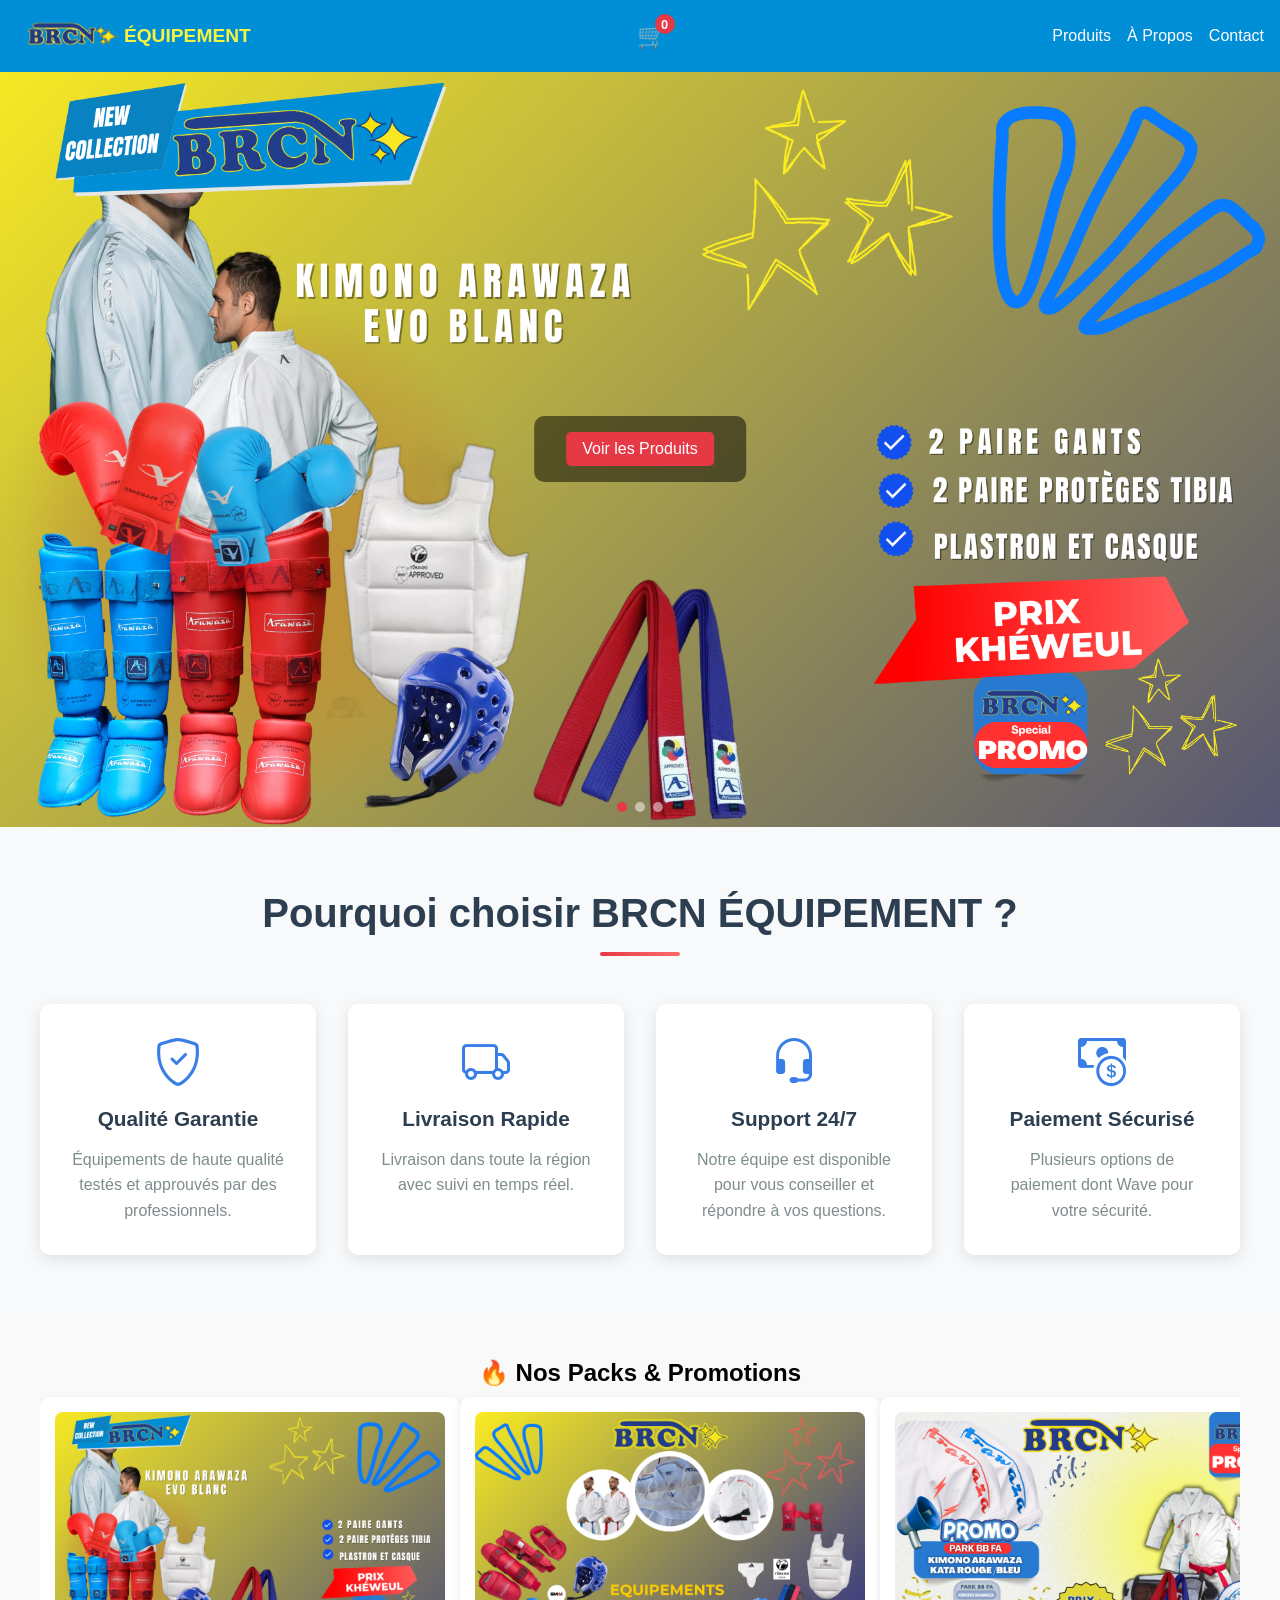
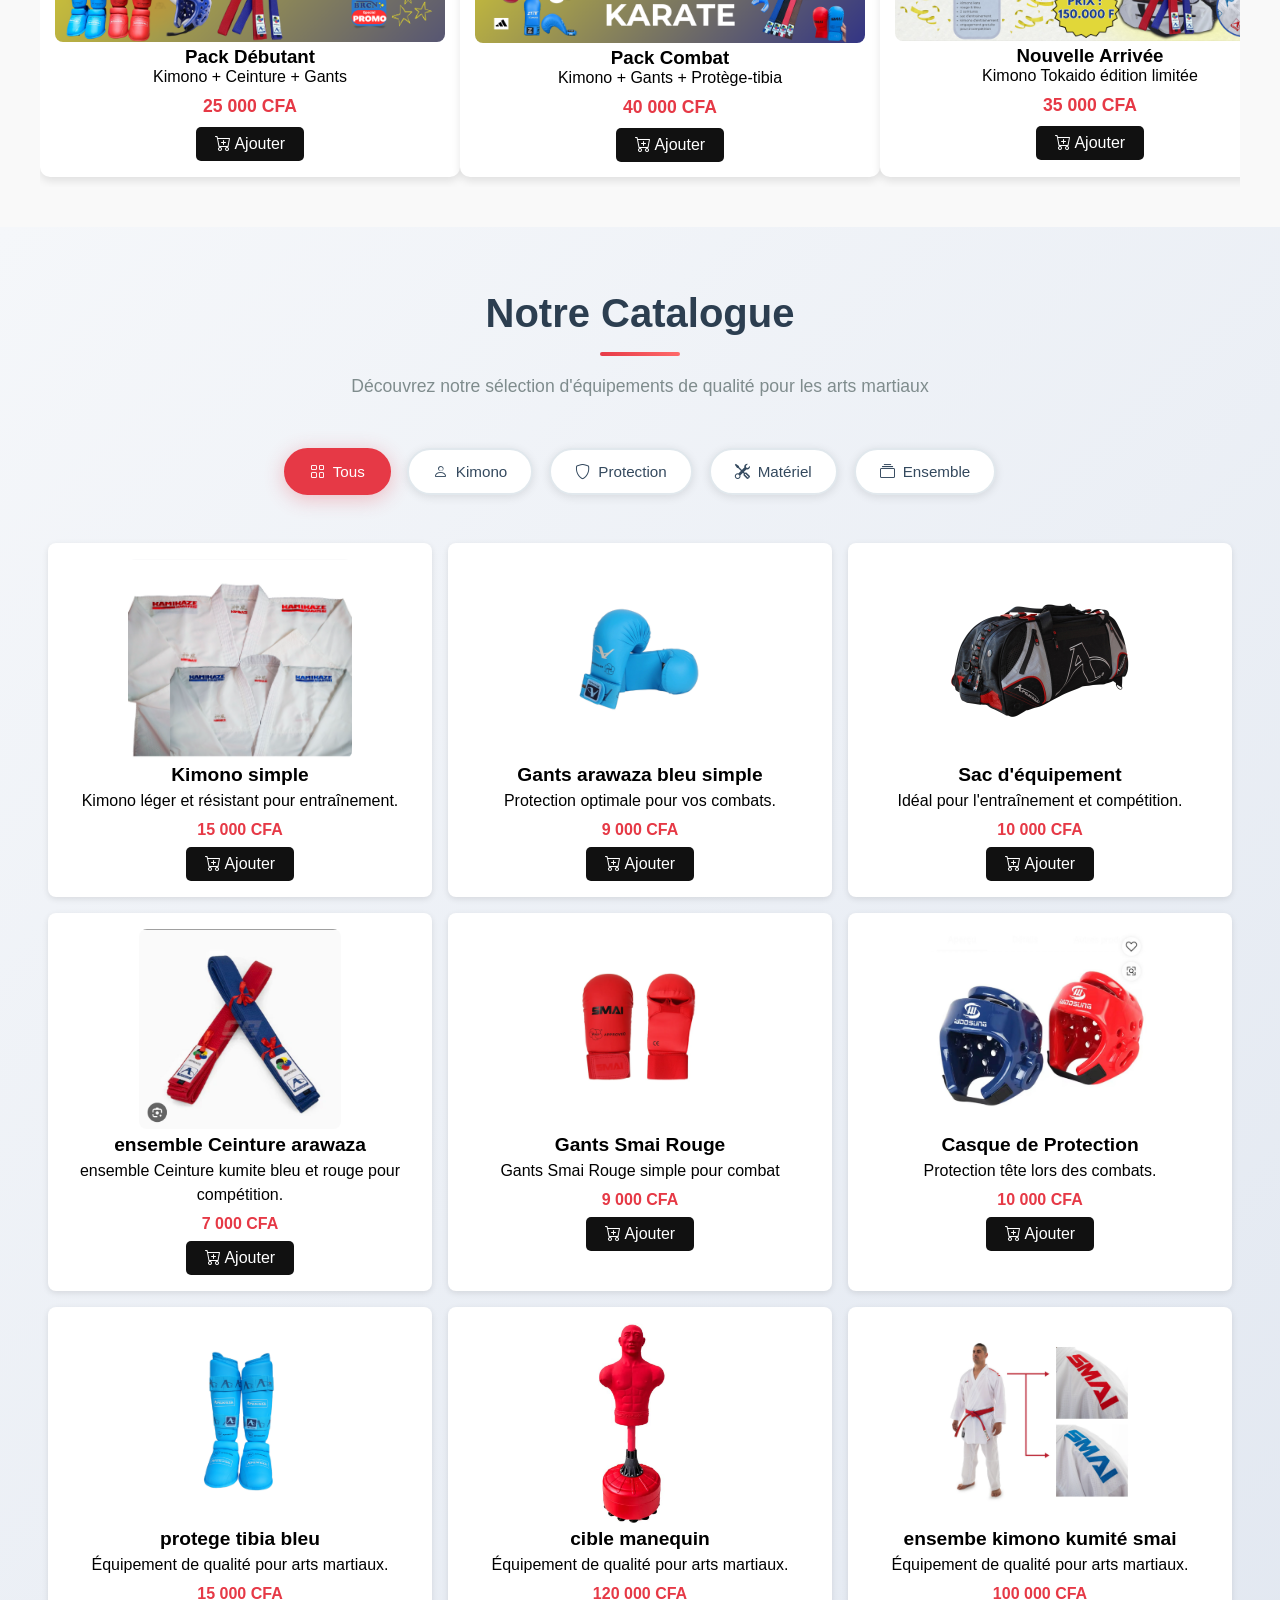
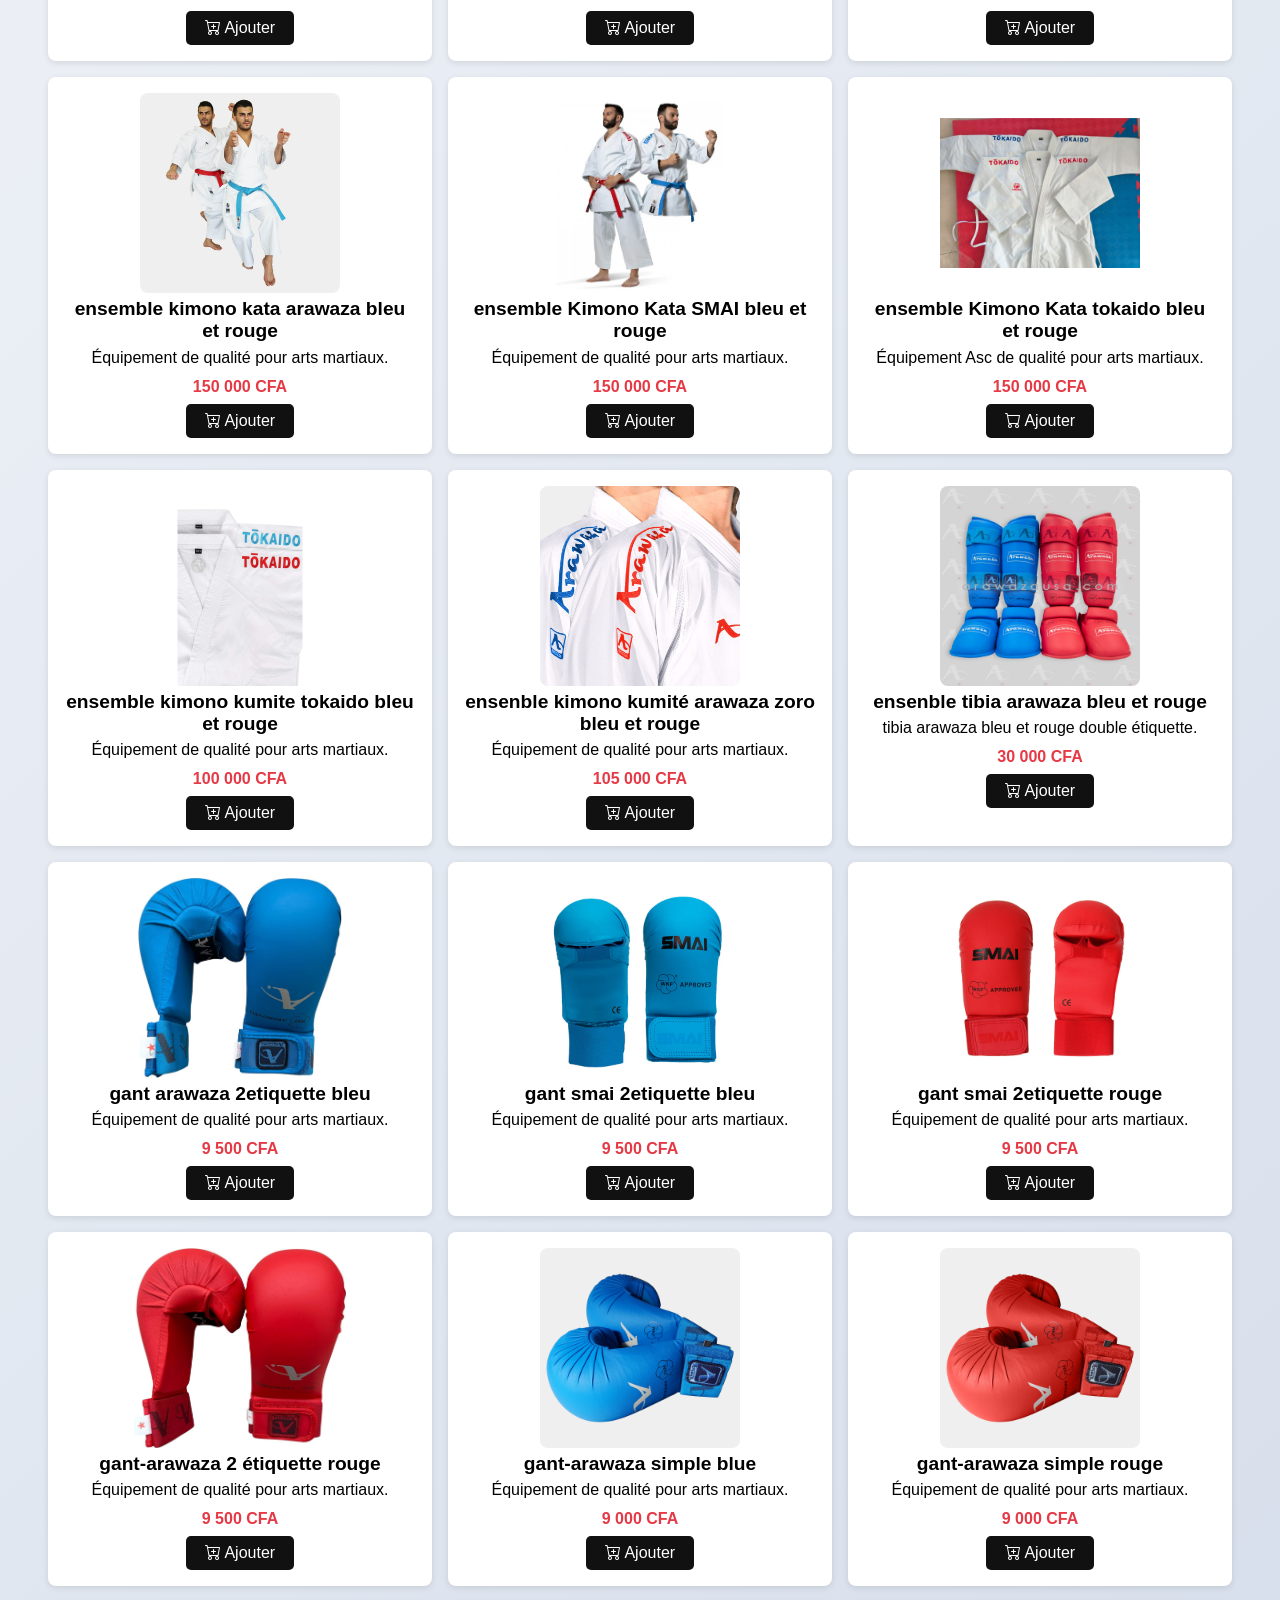
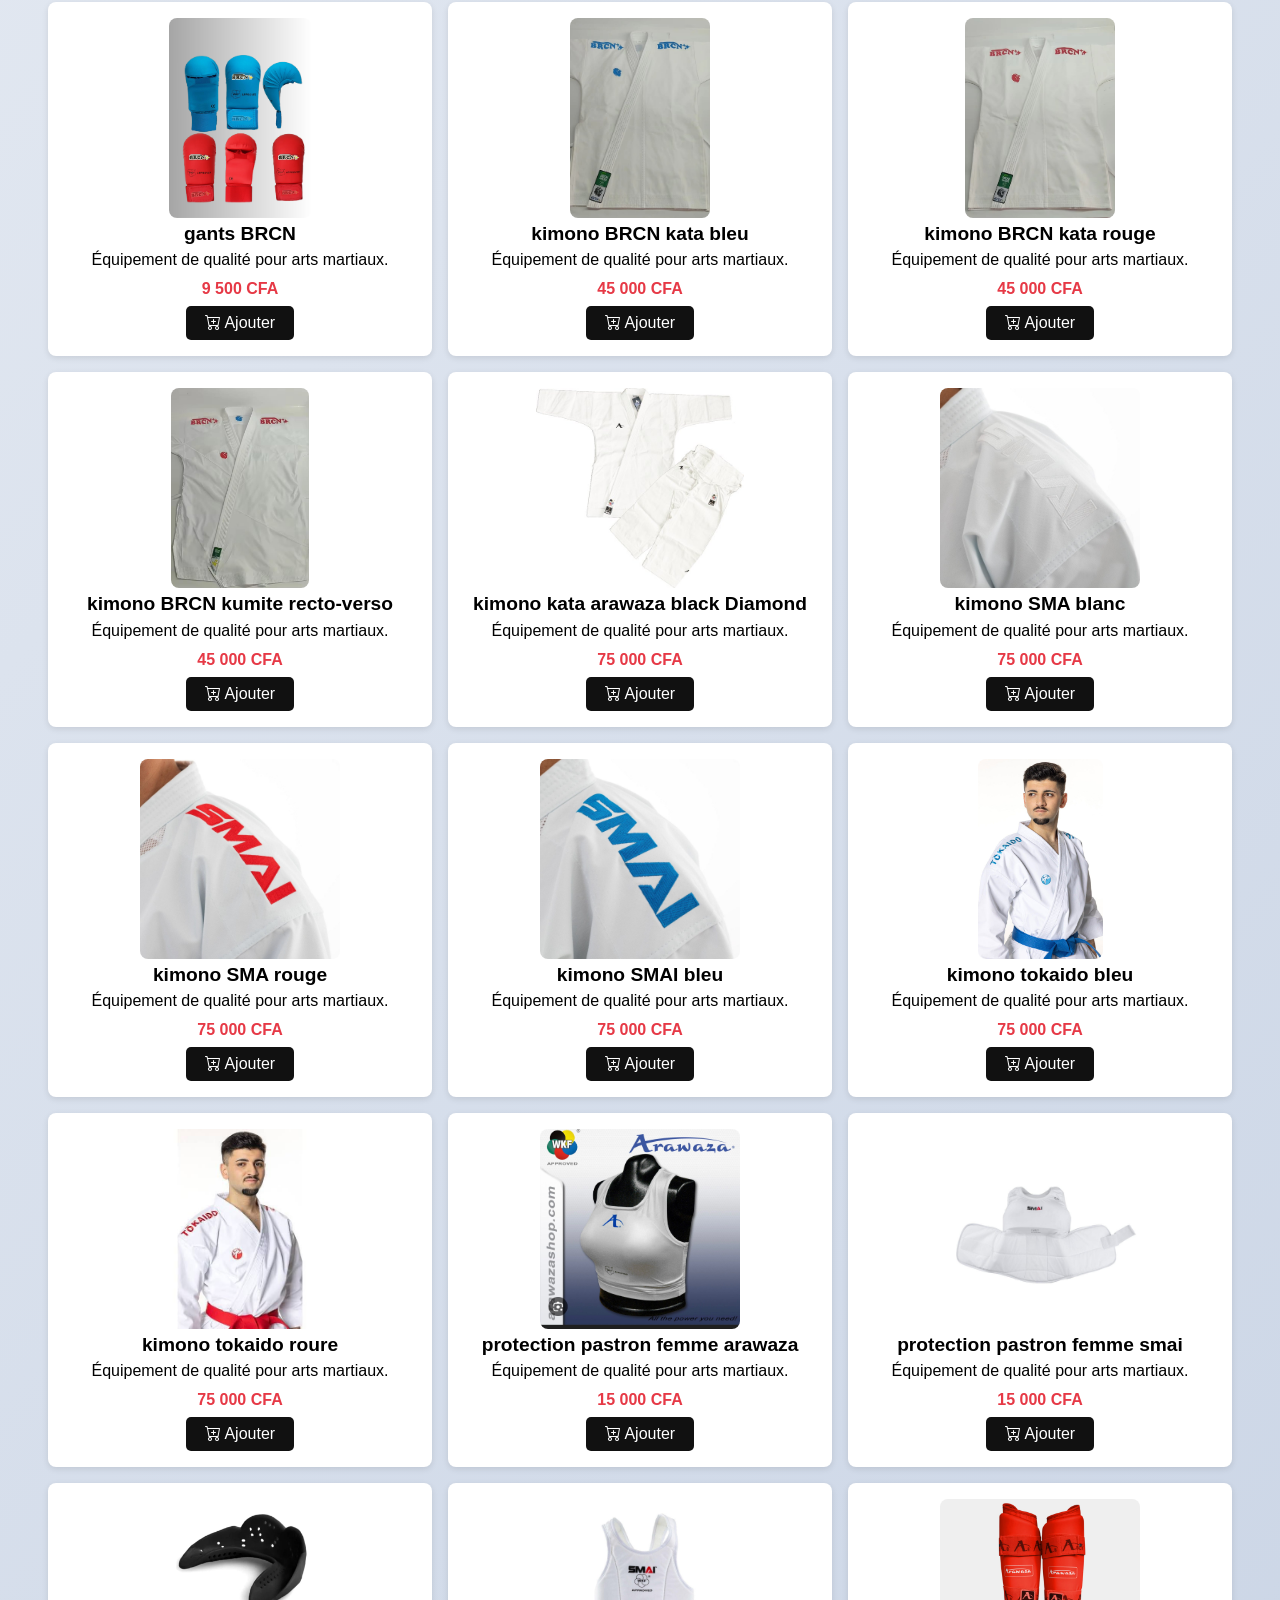
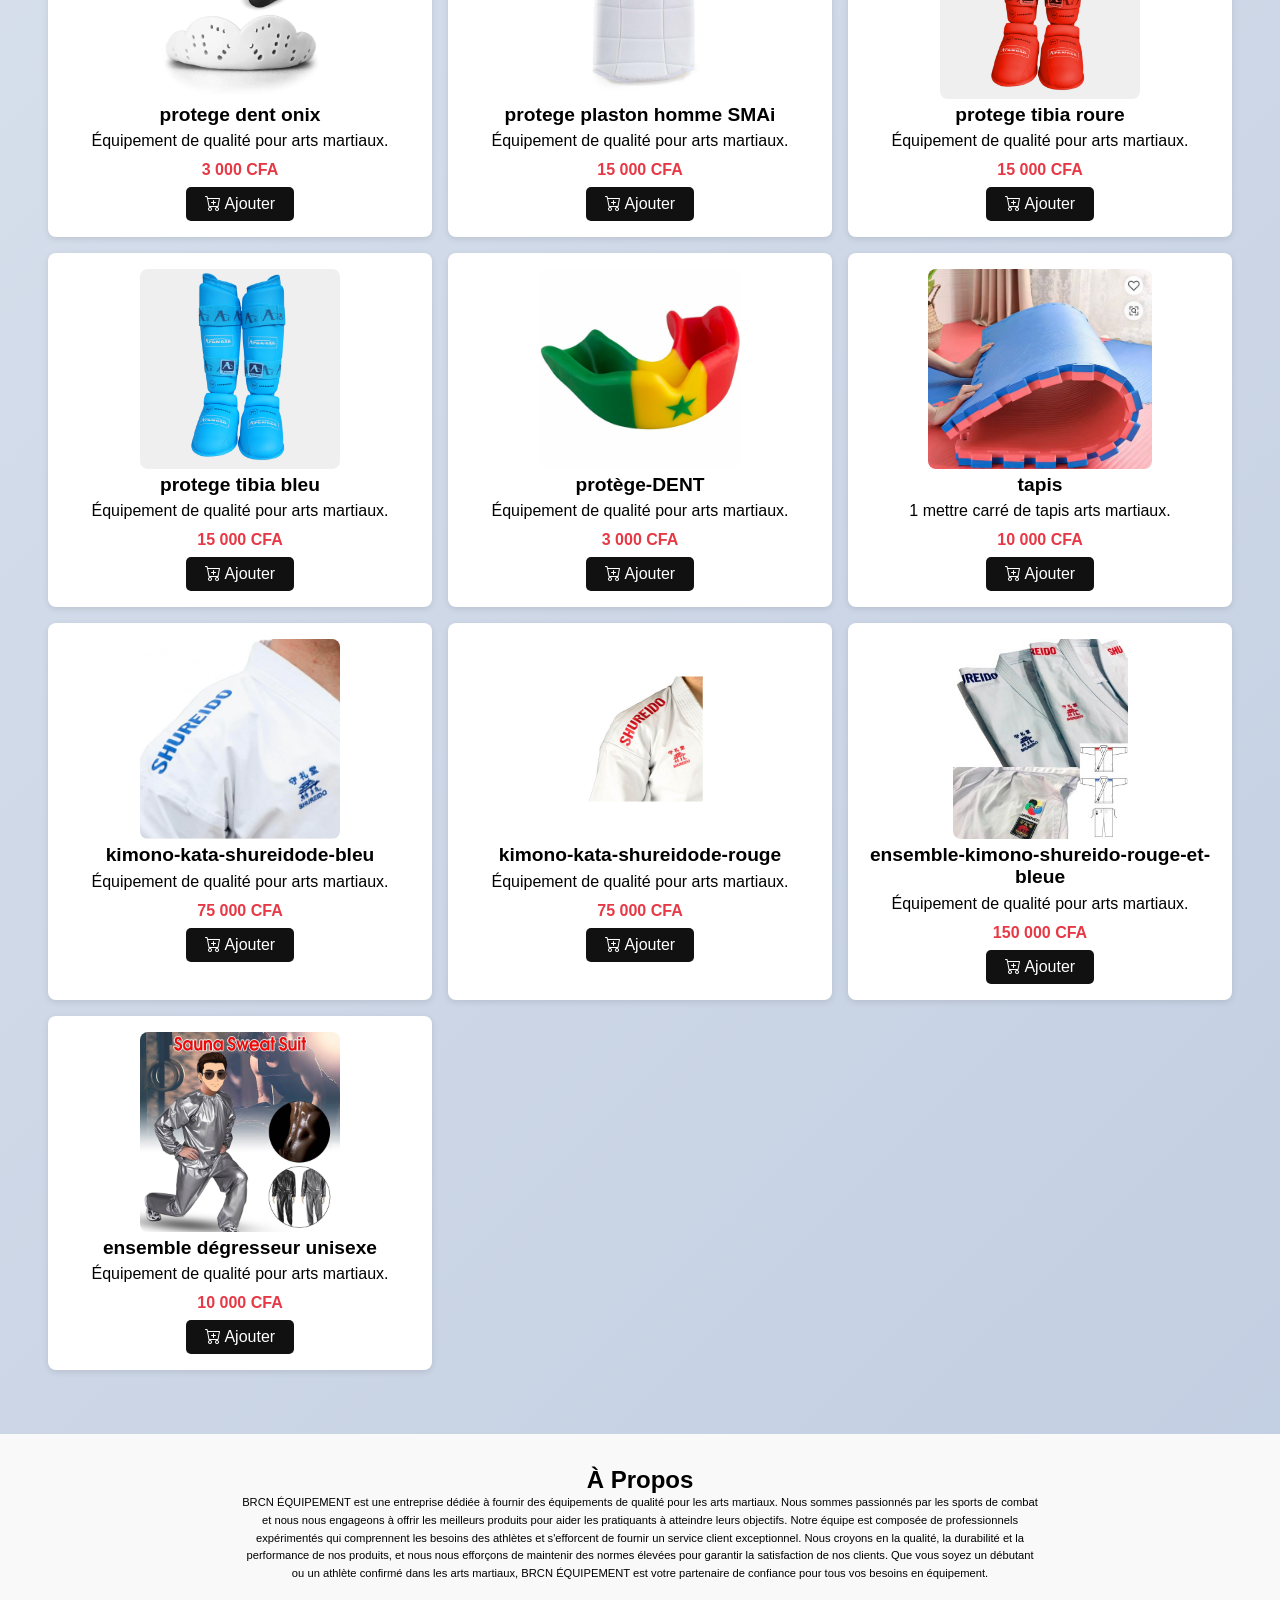
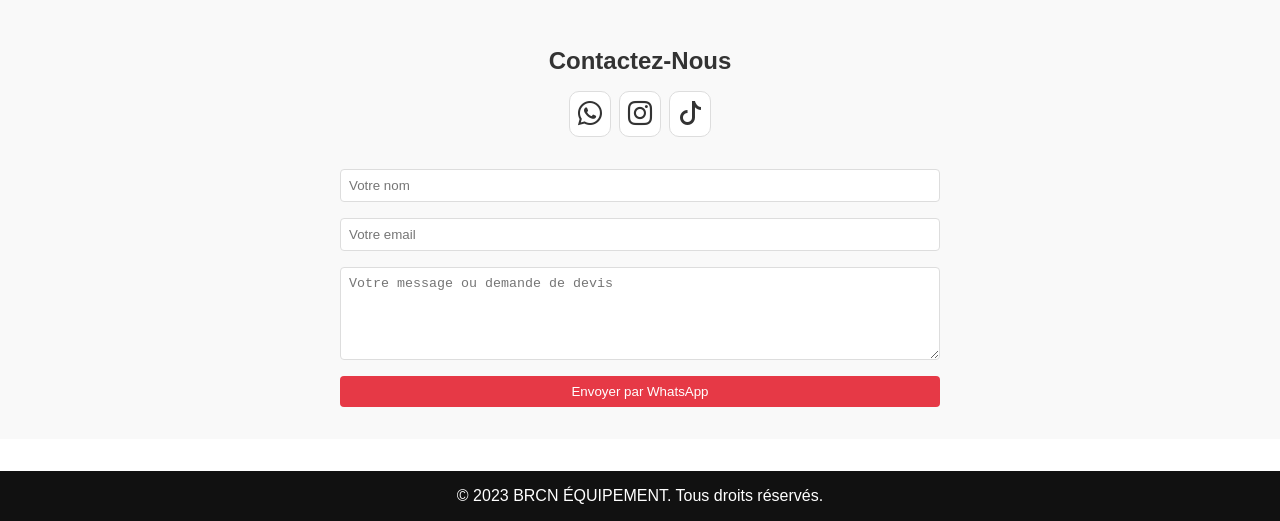
==== commit 2c948098: "modification suplémentaire" ====
--- a/index.html
+++ b/index.html
@@ -36,8 +36,9 @@
     <!-- Hero section -->
     <header class="hero">
         <div class="slider">
-            <img src="PHOTO/acceuil2.png" alt="acceuil" class="slide active">
-            <img src="PHOTO/acceuil3.png" alt="accuil" class="slide">
+            <img src="PHOTO/menu1.png" alt="acceuil" class="slide active">
+            <img src="PHOTO/menu2.png" alt="accuil" class="slide">
+            <img src="PHOTO/menu3.png" alt="accuil" class="slide">
         </div>
         <div class="hero-text">
             <a href="#produits" class="btn">Voir les Produits</a>
@@ -87,6 +88,41 @@
         </div>
     </section>
 
+    <!-- Section Promotions & Offres Spéciales -->
+    <section class="promo-section">
+        <h2>🔥 Nos Packs & Promotions</h2>
+        <div class="promo-container">
+            <div class="promo-card" data-id="100">
+                <img src="PHOTO/menu1.png" alt="Pack Débutant">
+                <h3>Pack Débutant</h3>
+                <p>Kimono + Ceinture + Gants</p>
+                <span class="prix">25 000 CFA</span>
+                <button class="add-cart" onclick="ajouterAuPanier(100)">
+                    <i class="bi bi-cart-plus"></i> Ajouter
+                </button>
+            </div>
+            <div class="promo-card" data-id="101">
+                <img src="PHOTO/menu2.png" alt="Pack Combat">
+                <h3>Pack Combat</h3>
+                <p>Kimono + Gants + Protège-tibia</p>
+                <span class="prix">40 000 CFA</span>
+                <button class="add-cart" onclick="ajouterAuPanier(101)">
+                    <i class="bi bi-cart-plus"></i> Ajouter
+                </button>
+            </div>
+            <div class="promo-card" data-id="102">
+                <img src="PHOTO/menu3.png" alt="Nouvelle arrivée">
+                <h3>Nouvelle Arrivée</h3>
+                <p>Kimono Tokaido édition limitée</p>
+                <span class="prix">35 000 CFA</span>
+                <button class="add-cart" onclick="ajouterAuPanier(102)">
+                    <i class="bi bi-cart-plus"></i> Ajouter
+                </button>
+            </div>
+        </div>
+    </section>
+
+
     <!-- Section Produits -->
     <section id="produits" class="produits">
         <div class="produits-header">
@@ -99,7 +135,7 @@
             <button class="filter-btn active" data-filter="all">
                 <i class="bi bi-grid"></i> Tous
             </button>
-            <button class="filter-btn" data-filter="kimono">  
+            <button class="filter-btn" data-filter="kimono">
                 <i class="bi bi-person"></i> Kimono
             </button>
 
@@ -344,8 +380,8 @@
                         alt="ensenble tibia arawaza bleu et rouge">
                 </div>
                 <div class="card-content">
-                    <h4>ensenble tibia arawaza  bleu et rouge</h4>
-                    <p>tibia arawaza  bleu et rouge double étiquette.</p>
+                    <h4>ensenble tibia arawaza bleu et rouge</h4>
+                    <p>tibia arawaza bleu et rouge double étiquette.</p>
                     <div class="card-footer">
                         <span class="prix">30 000 CFA</span>
                         <button class="add-cart" onclick="ajouterAuPanier(15)">
@@ -798,7 +834,8 @@
             <!-- Produit 42 -->
             <div class="card" data-category="ensemble" data-id="42">
                 <div class="card-image">
-                    <img src="PHOTO/ensemble-kimono-shureido-rouge-et-bleue.jpg" alt="ensemble-kimono-shureido-rouge-et-bleue">
+                    <img src="PHOTO/ensemble-kimono-shureido-rouge-et-bleue.jpg"
+                        alt="ensemble-kimono-shureido-rouge-et-bleue">
                 </div>
                 <div class="card-content">
                     <h4>ensemble-kimono-shureido-rouge-et-bleue</h4>
@@ -811,7 +848,7 @@
                     </div>
                 </div>
             </div>
-             <!-- Produit 43 -->
+            <!-- Produit 43 -->
             <div class="card" data-category="ensemble" data-id="43">
                 <div class="card-image">
                     <img src="PHOTO/ensemble dégresseur unisexe.jpeg" alt="ensemble dégresseur unisexe">
--- a/style.css
+++ b/style.css
@@ -331,6 +331,117 @@
         line-height: 1.4;
     }
 }
+
+/*  Section Promotions & Offres Spéciales  */
+.promo-section {
+    padding: 40px;
+    background: #f9f9f9;
+    text-align: center;
+}
+
+.promo-container {
+    display: flex;
+    justify-content: space-evenly;
+    overflow-x: auto;
+    padding: 10px;
+    scroll-snap-type: x mandatory;
+}
+
+.promo-container::-webkit-scrollbar {
+    display: none;
+    /* cacher la barre de scroll */
+}
+
+.promo-card {
+    flex: 0 0 auto;
+    width: 420px;
+    background: white;
+    border-radius: 10px;
+    box-shadow: 0 4px 8px rgba(0, 0, 0, 0.1);
+    padding: 15px;
+    text-align: center;
+    scroll-snap-align: start;
+    transition: transform 0.3s ease;
+    animation: pulse 2s infinite;
+}
+
+.promo-card img {
+    width: 100%;
+    border-radius: 8px;
+}
+
+.promo-card:hover {
+    transform: scale(1.05);
+}
+
+.prix {
+    font-weight: bold;
+    color: #e63946;
+    display: block;
+    margin: 10px 0;
+}
+
+@keyframes pulse {
+    0% {
+        box-shadow: 0 0 0 0 rgba(57, 230, 95, 0.4);
+    }
+
+    70% {
+        box-shadow: 0 0 0 15px rgba(230, 57, 70, 0);
+    }
+
+    100% {
+        box-shadow: 0 0 0 0 rgba(230, 57, 70, 0);
+    }
+}
+
+/* Responsive Promo */
+@media (max-width: 768px) {
+    .promo-section {
+        padding: 3rem 1rem;
+    }
+
+    .promo-section h2 {
+        font-size: 2rem;
+    }
+
+    .promo-container {
+        display: grid;
+        grid-template-columns: repeat(auto-fit, minmax(120px, 1fr));
+        gap: 0.5rem;
+    }
+
+    .promo-card {
+        padding: 0.5rem;
+        width: 100%;
+        animation: pulse 2s infinite;
+    }
+
+    .promo-card img {
+        max-width: 100%;
+        height: auto;
+    }
+
+    .promo-card h3 {
+        font-size: 0.9rem;
+        margin-bottom: 0.3rem;
+    }
+
+    .promo-card p {
+        font-size: 0.8rem;
+        line-height: 1.4;
+    }
+
+    .promo-card .prix {
+        font-size: 0.9rem;
+    }
+
+    .add-cart {
+        font-size: 0.8rem;
+        padding: 0.3rem 0.6rem;
+    }
+}
+
 
 /* Produits */
 .produits {
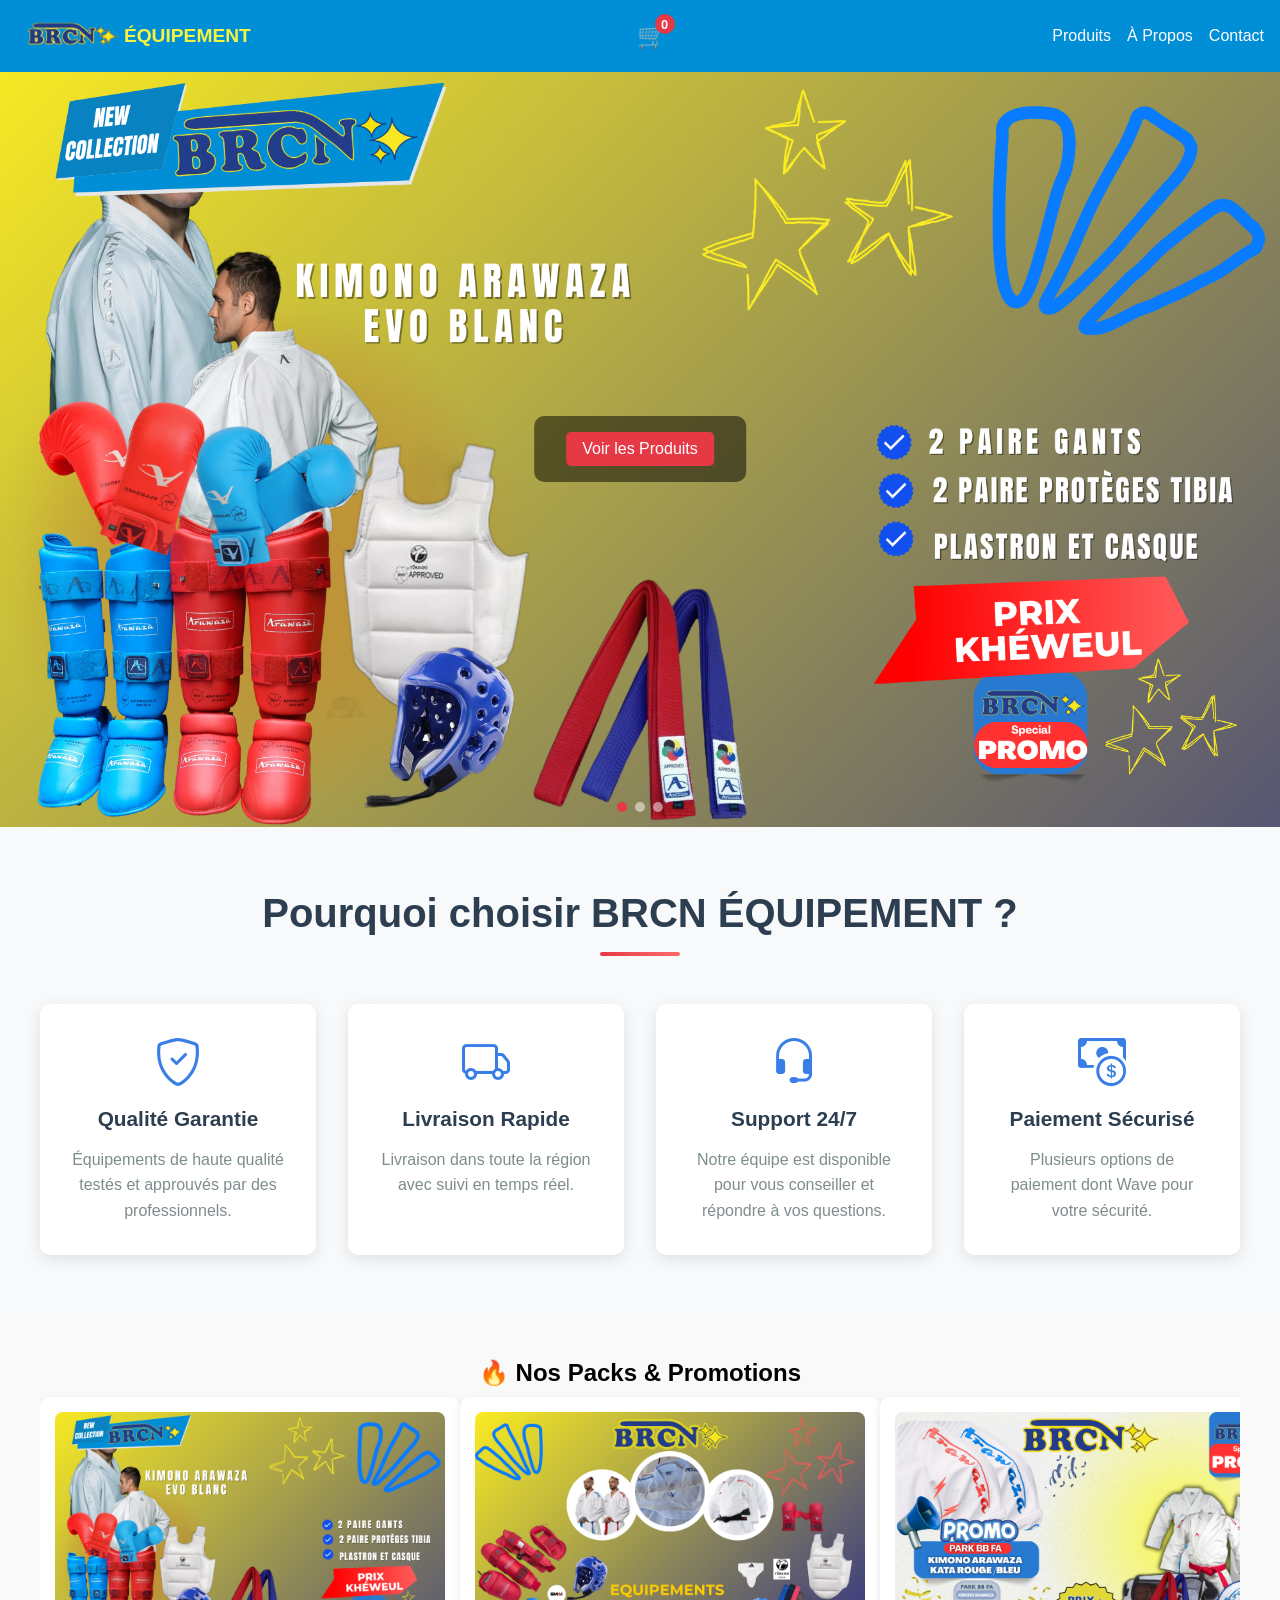
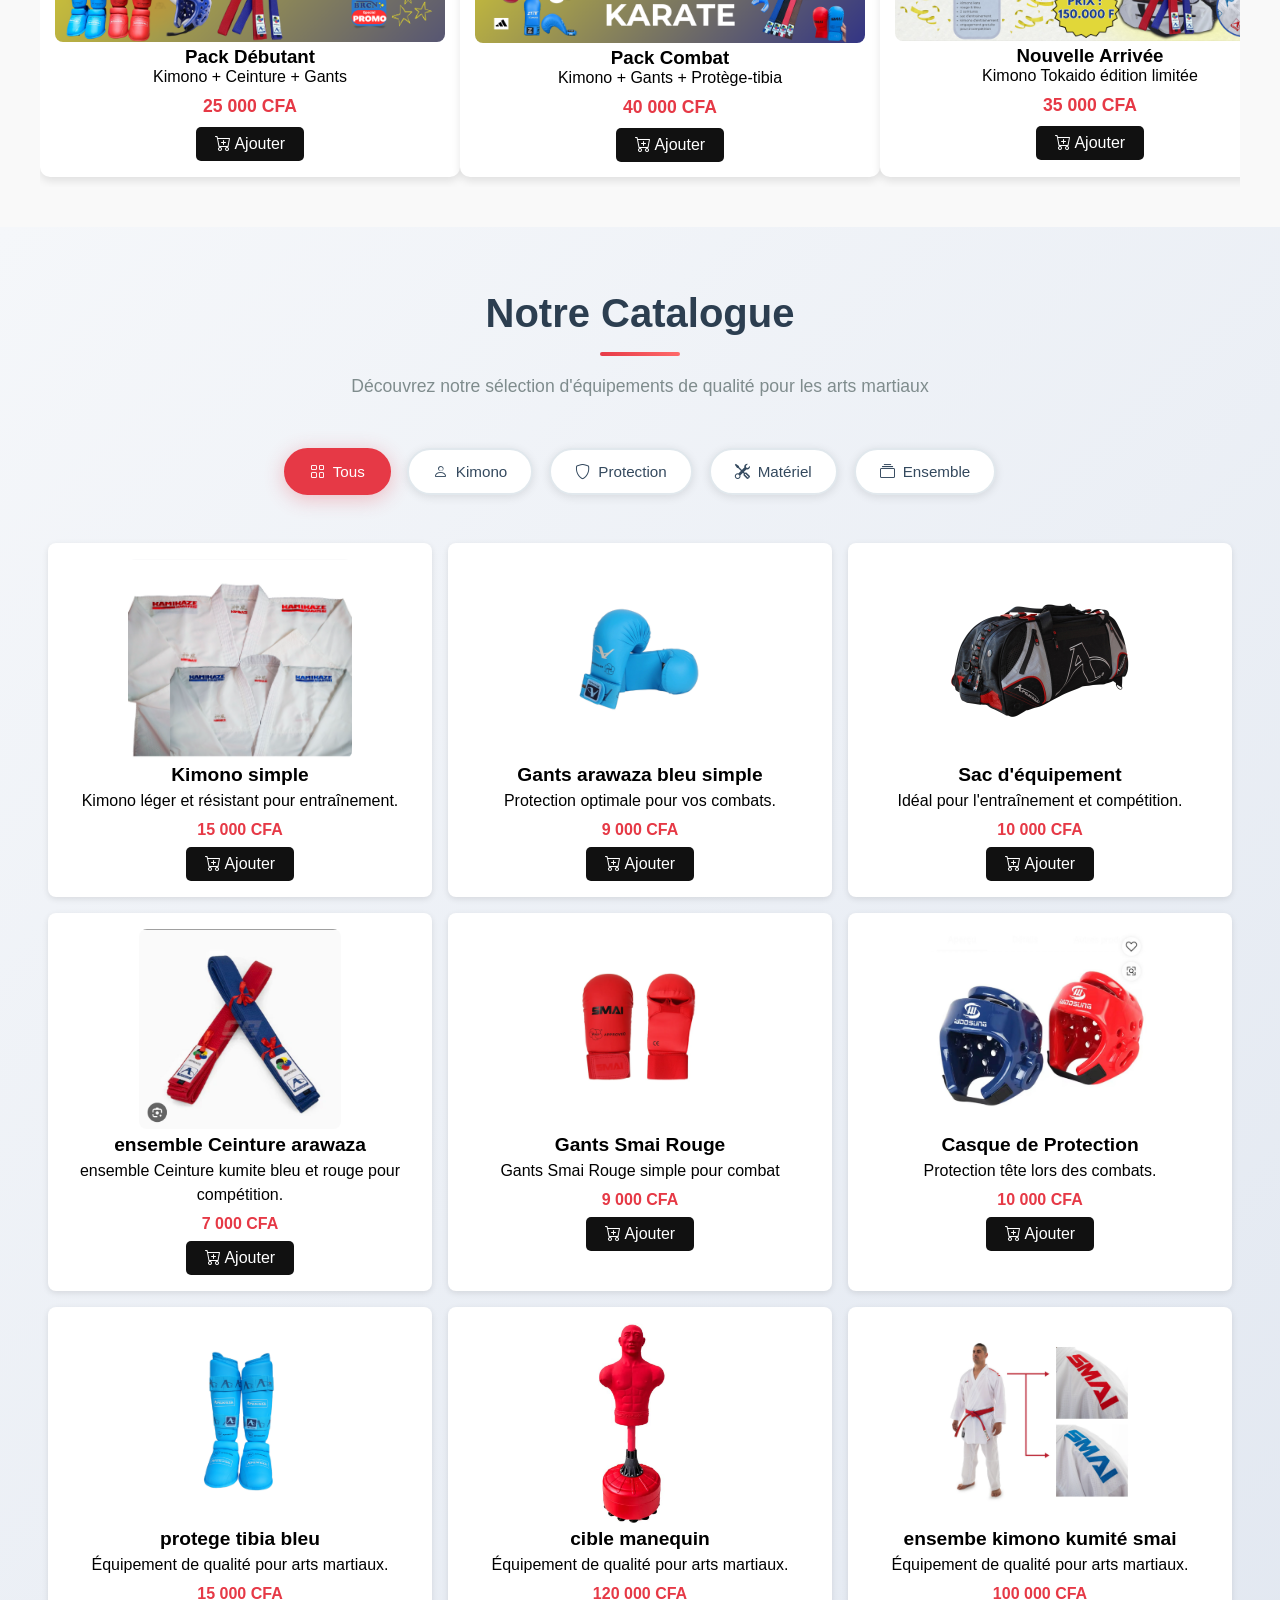
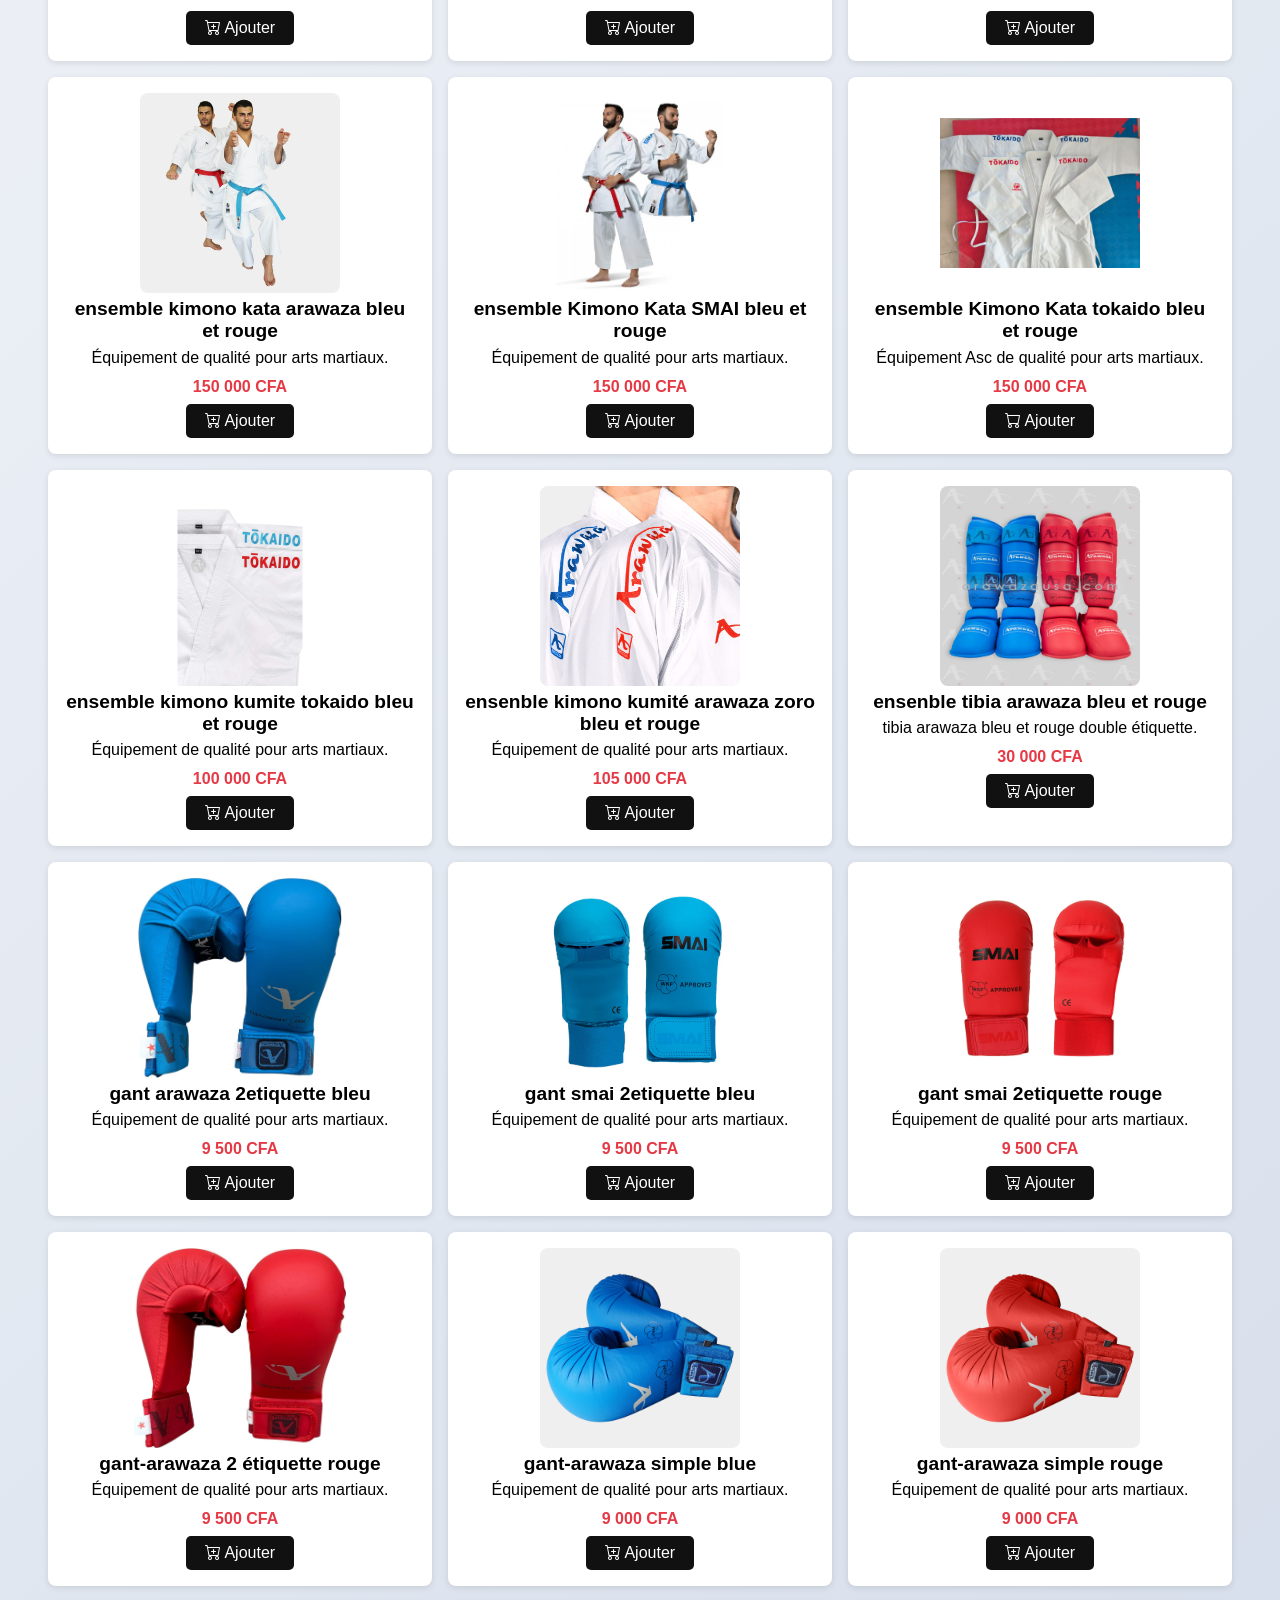
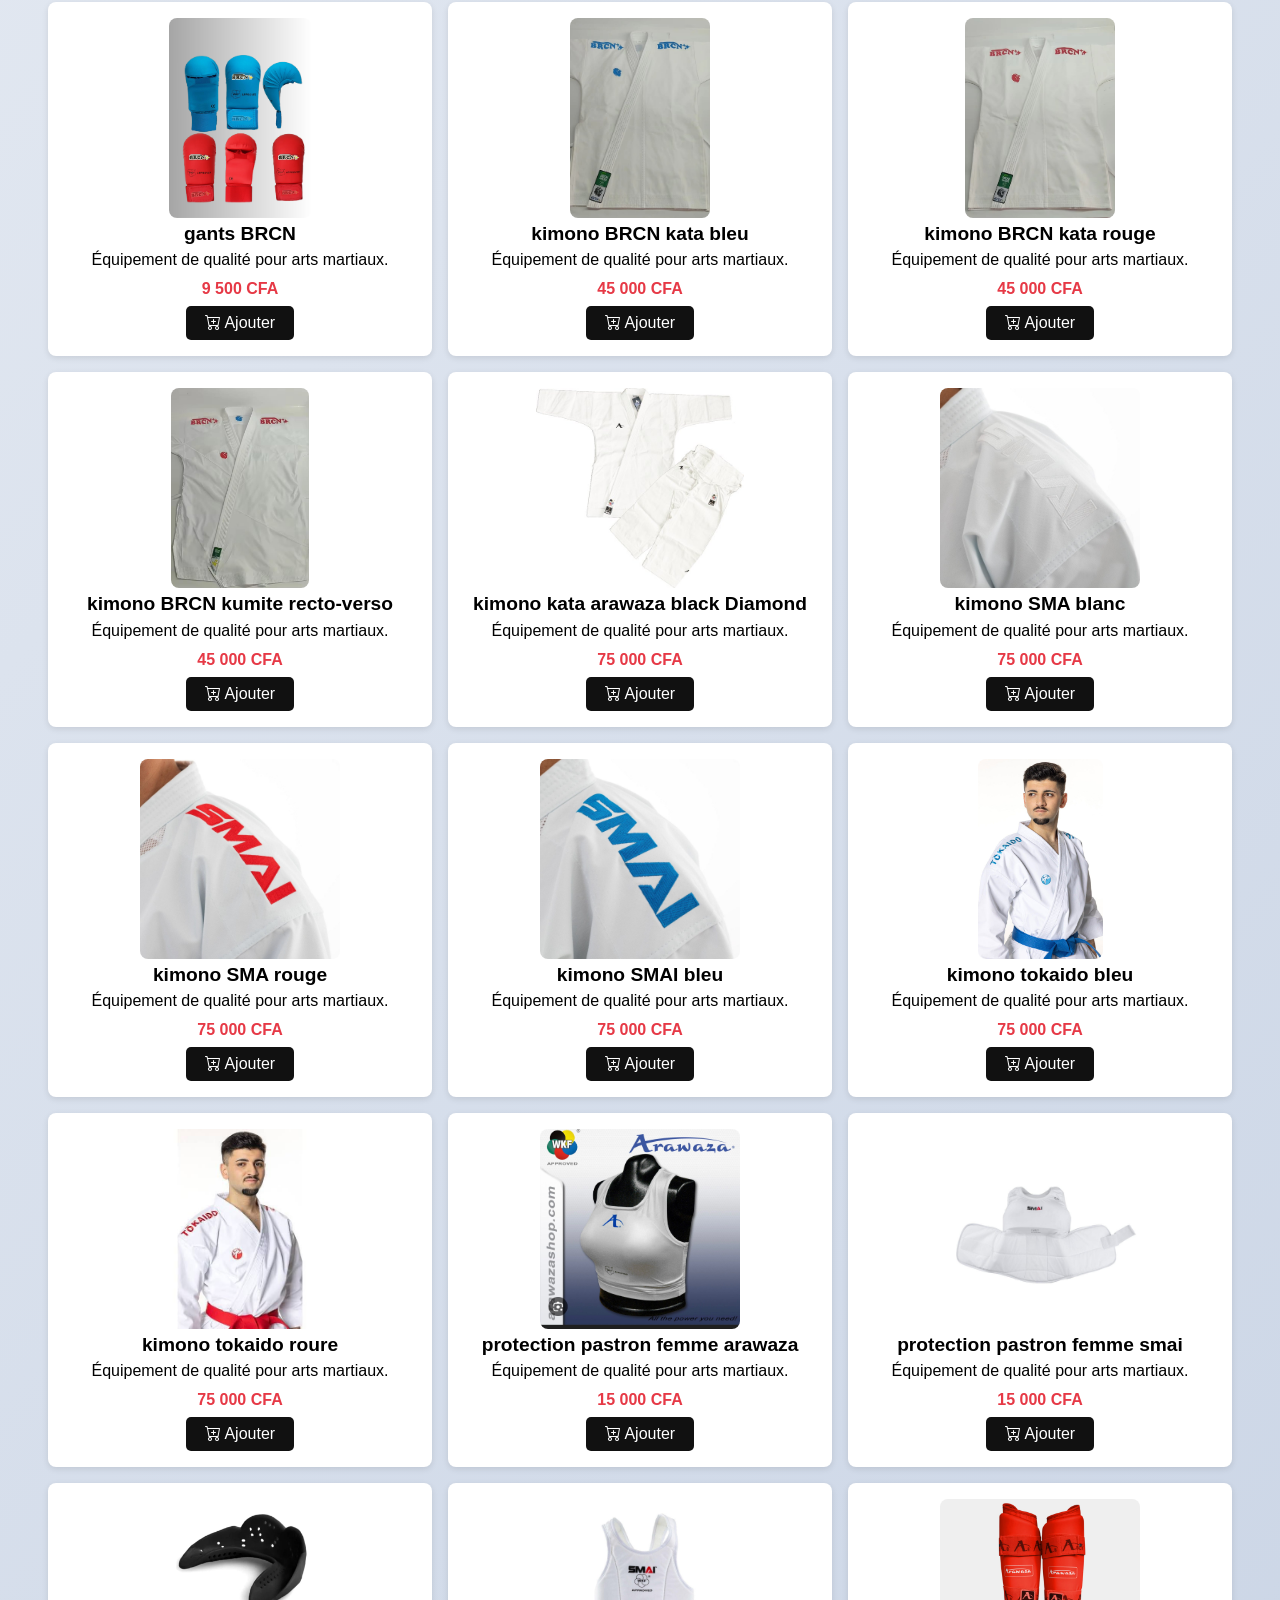
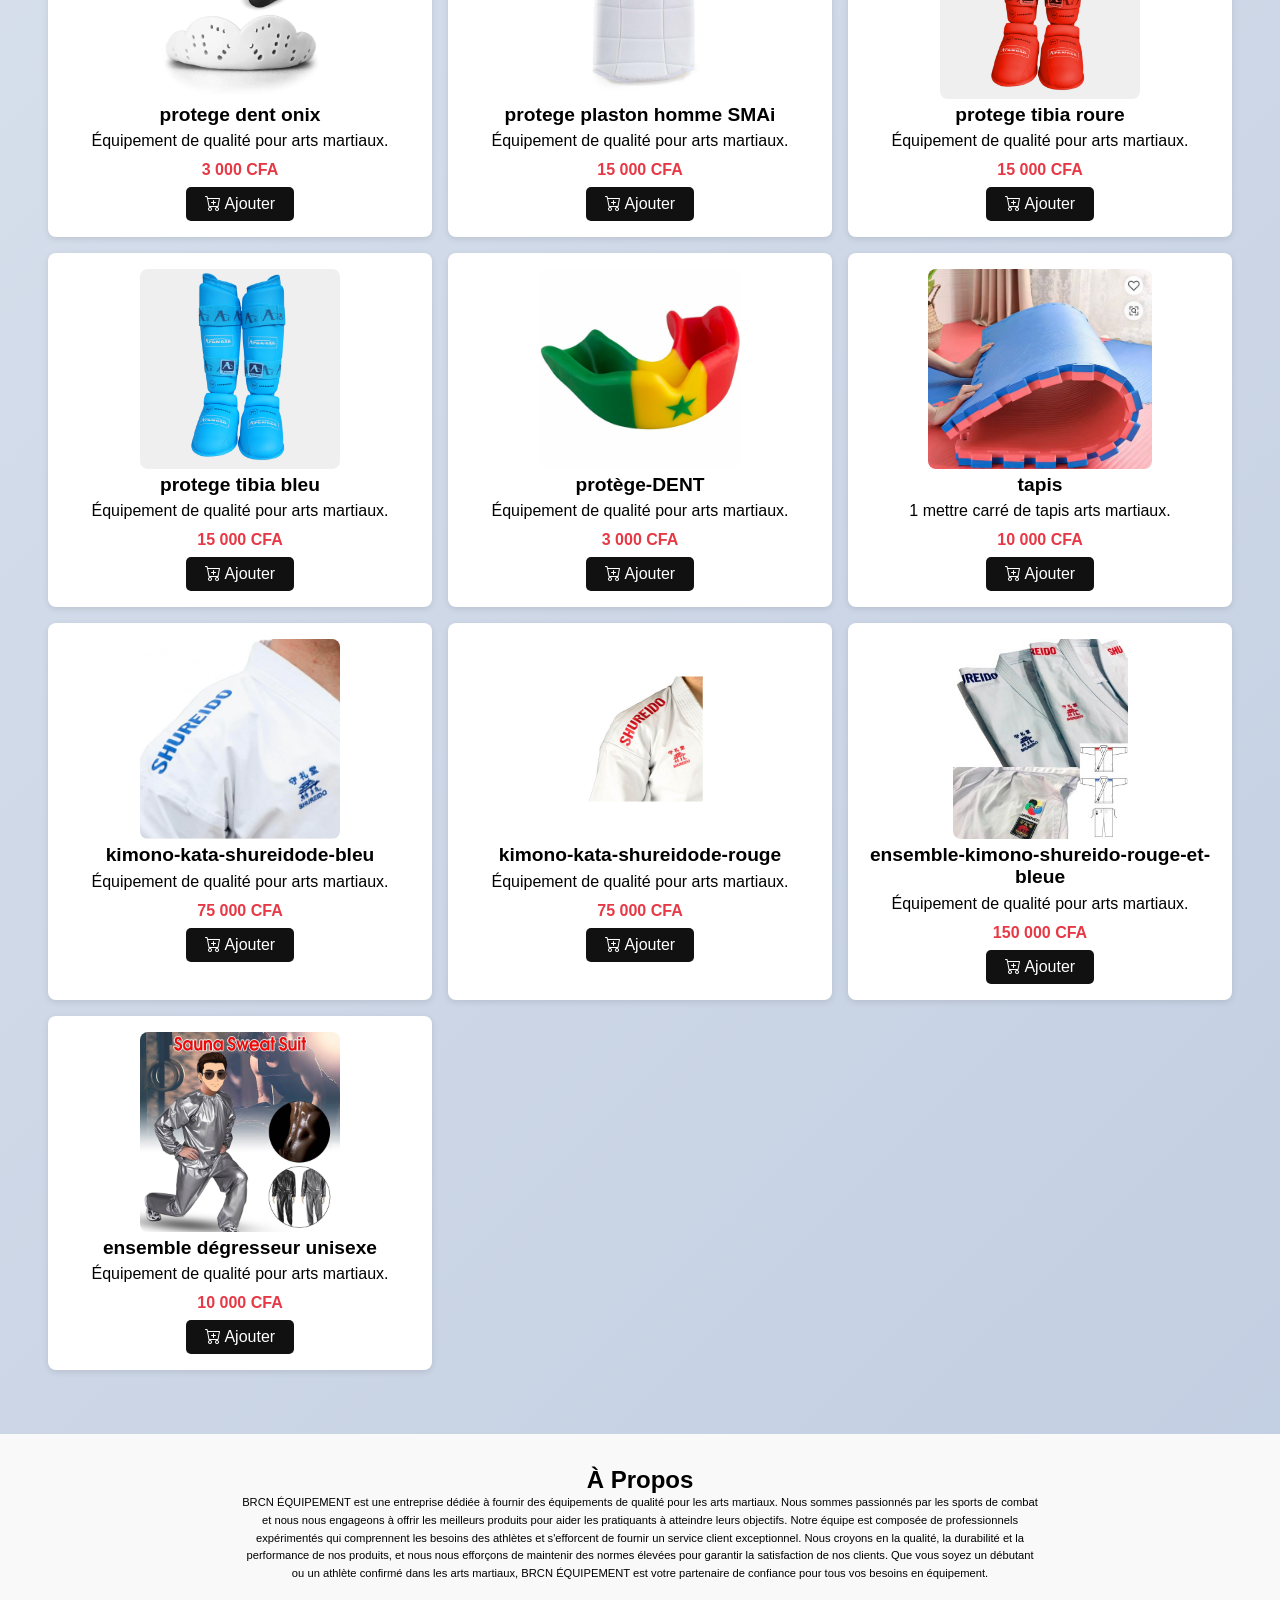
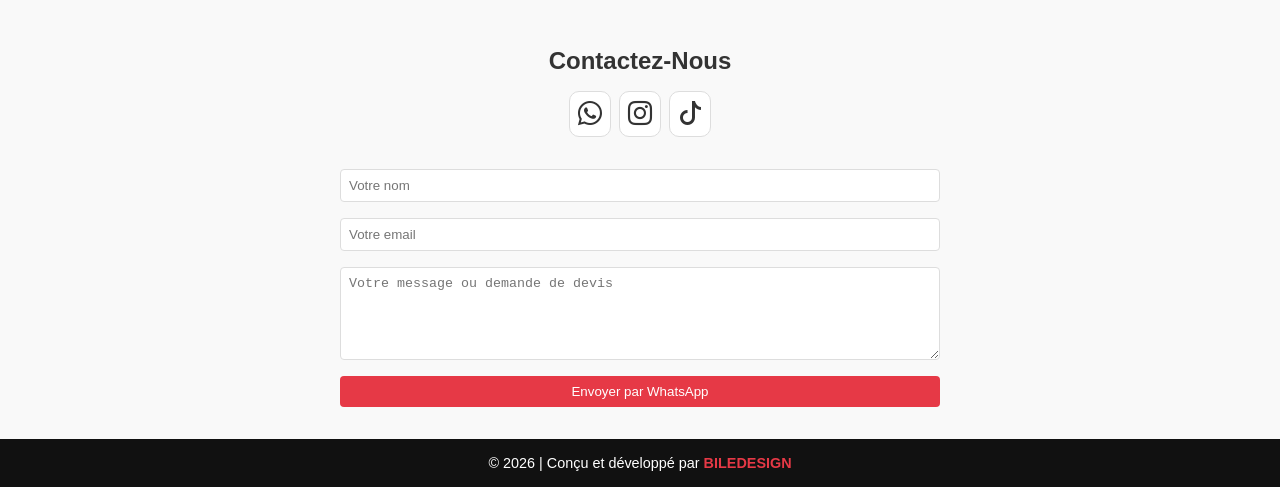
==== commit ba6584ef: "modification suplémentaire1" ====
--- a/index.html
+++ b/index.html
@@ -898,9 +898,12 @@
     </section>
 
     <!-- Footer -->
-    <footer>
-        <p>&copy; 2023 BRCN ÉQUIPEMENT. Tous droits réservés.</p>
+    <footer class="site-footer">
+        <p>© 2026 | Conçu et développé par
+            <span class="signature">BILEDESIGN</span>
+        </p>
     </footer>
+
 
 </body>
 <script src="script.js"></script>
--- a/style.css
+++ b/style.css
@@ -786,13 +786,37 @@
 }
 
 /* Footer */
-footer {
+.site-footer {
     background: #111;
     color: #fff;
     text-align: center;
     padding: 1rem;
-    margin-top: 2rem;
-}
+    font-size: 0.9rem;
+    position: relative;
+}
+
+.site-footer .signature {
+    font-weight: bold;
+    color: #e63946;
+    /* couleur mise en avant */
+    animation: pulse 2s infinite;
+    cursor: pointer;
+}
+
+@keyframes pulse {
+    0% {
+        text-shadow: 0 0 5px rgba(230, 57, 70, 0.7);
+    }
+
+    50% {
+        text-shadow: 0 0 15px rgba(230, 57, 70, 1);
+    }
+
+    100% {
+        text-shadow: 0 0 5px rgba(230, 57, 70, 0.7);
+    }
+}
+
 
 /* Modal Panier */
 .modal-panier {
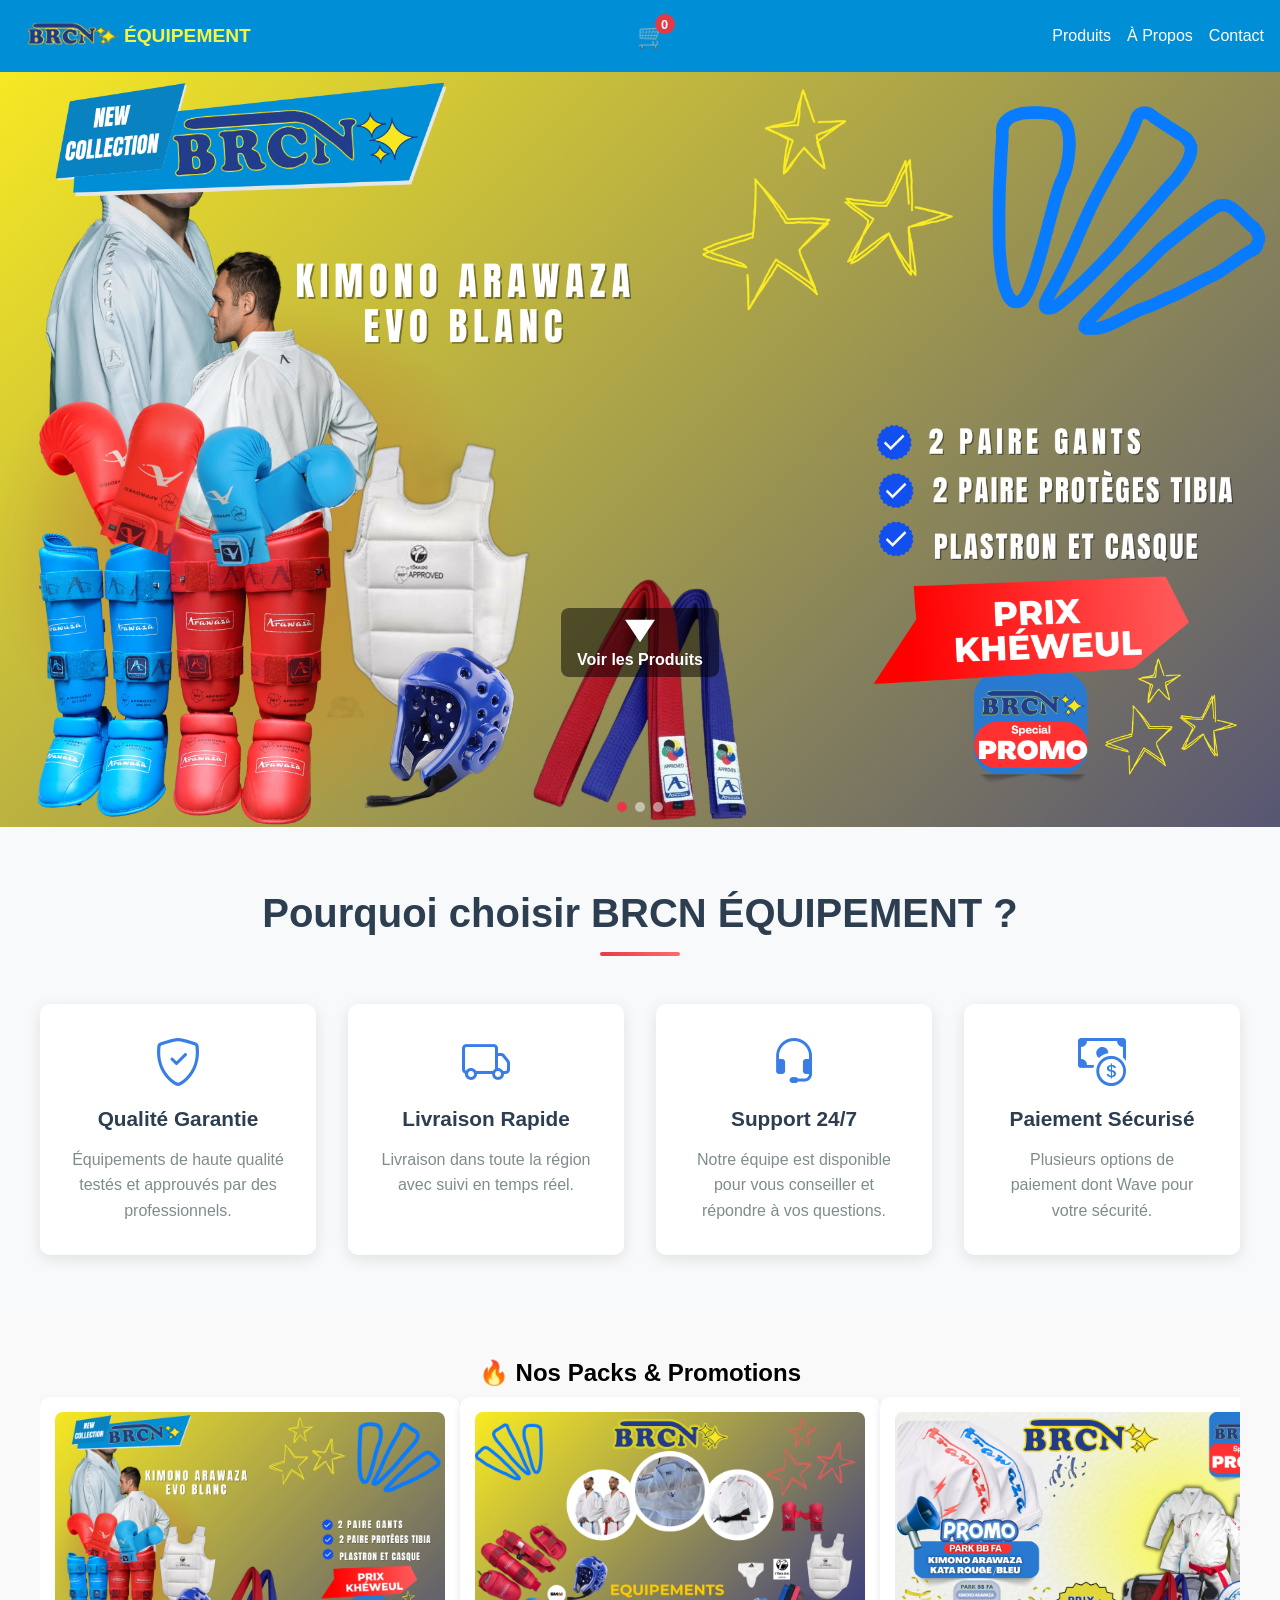
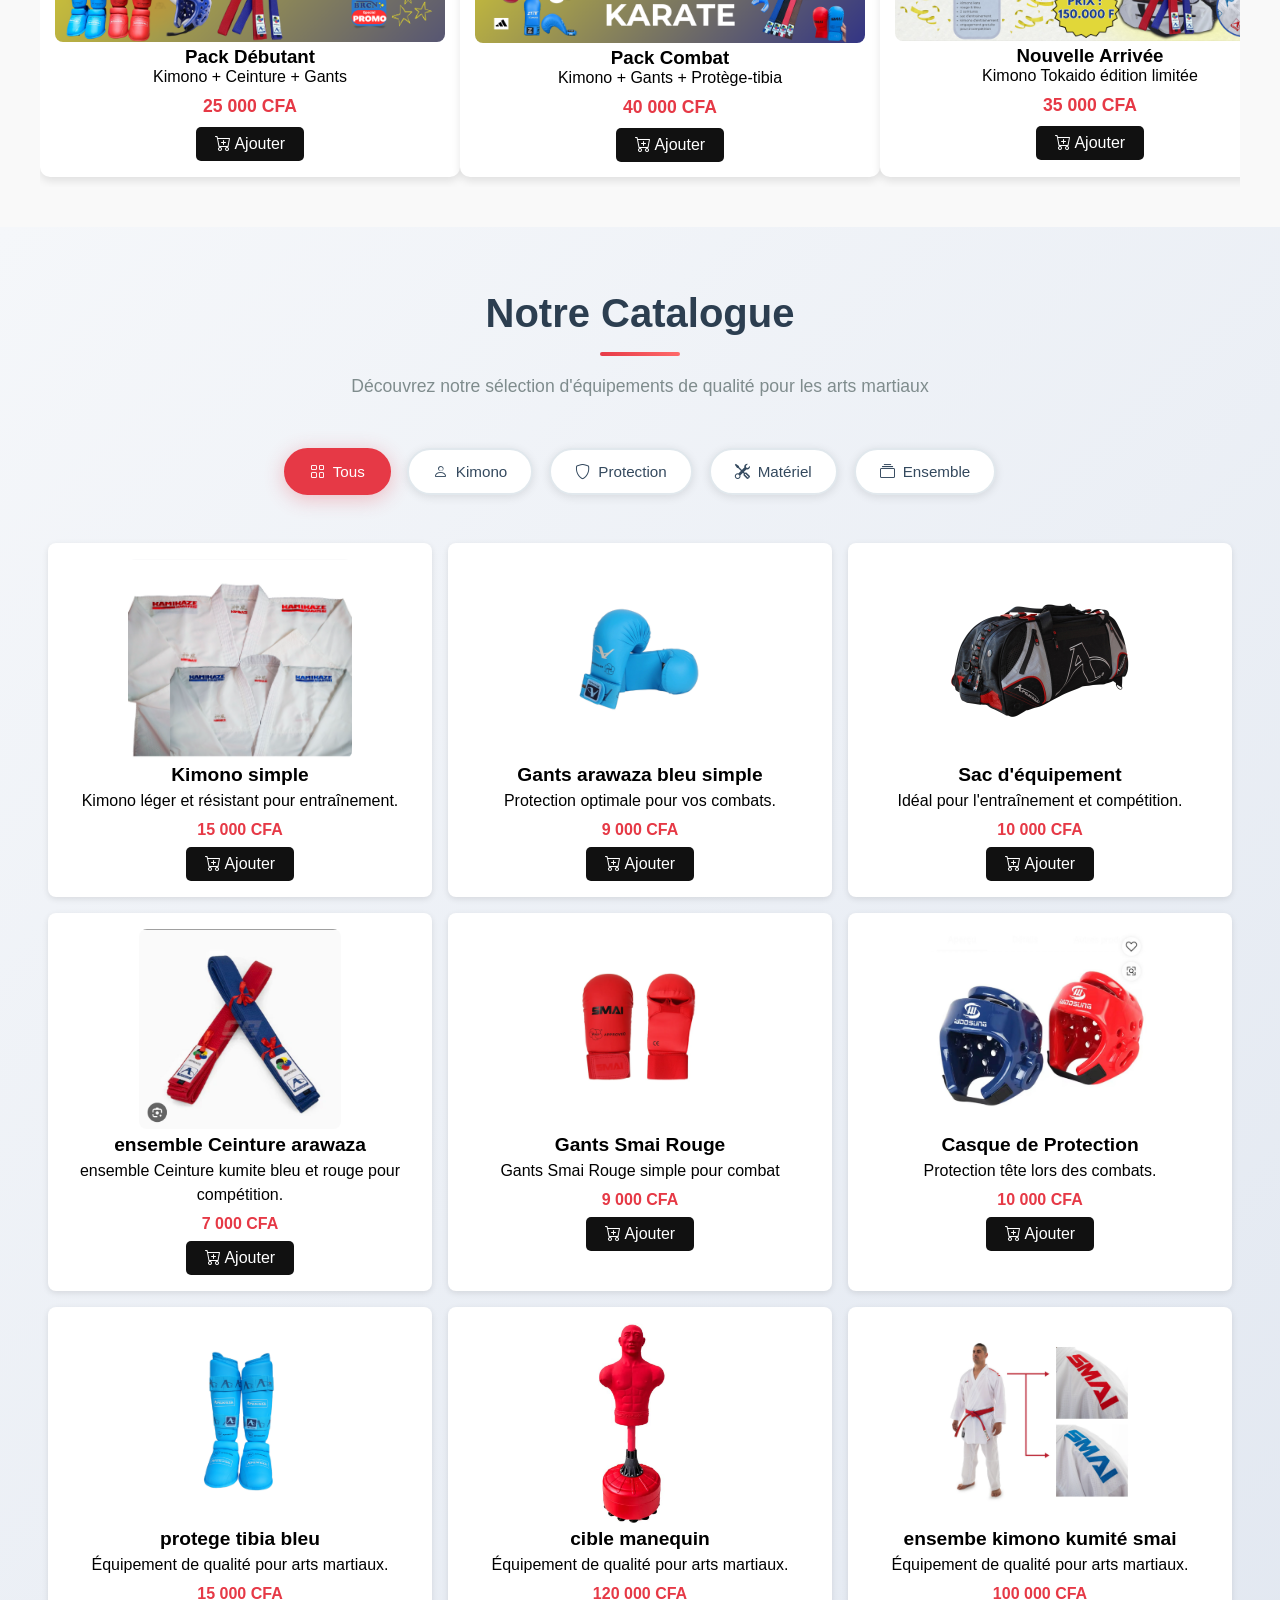
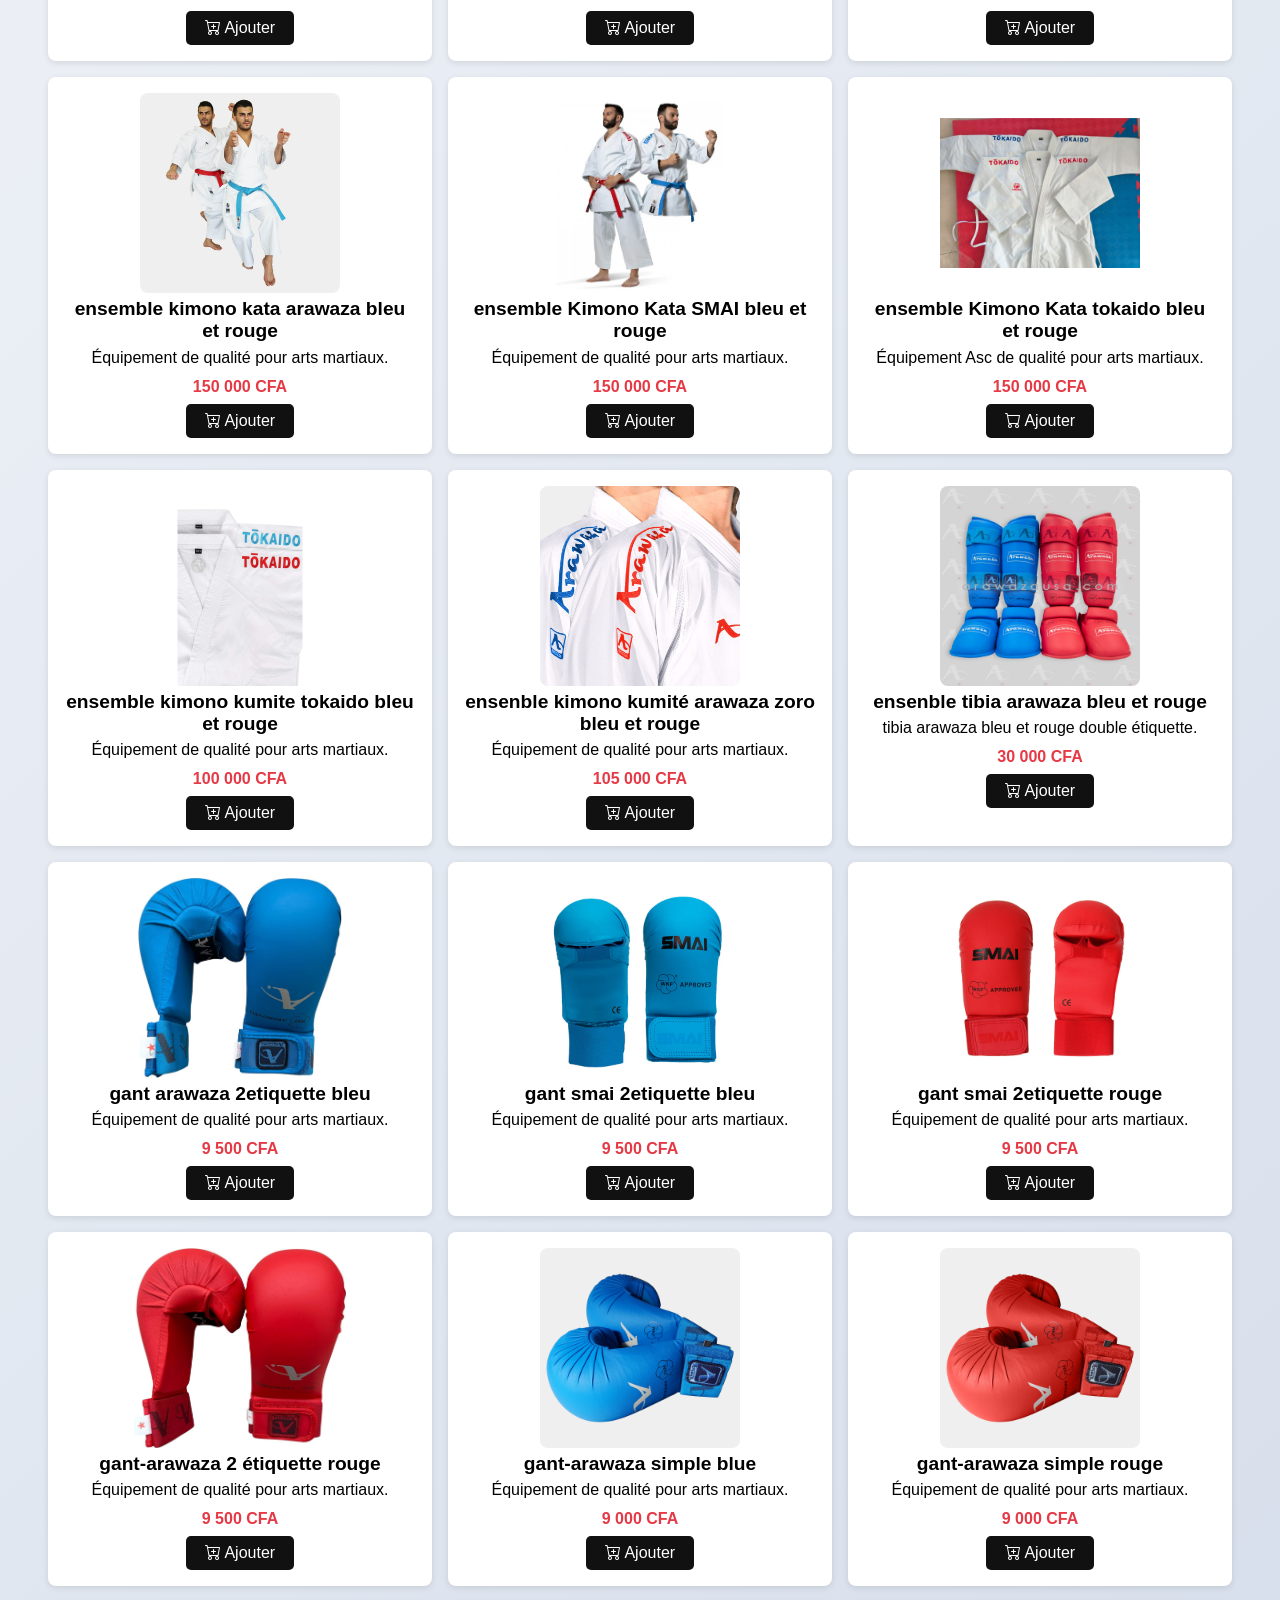
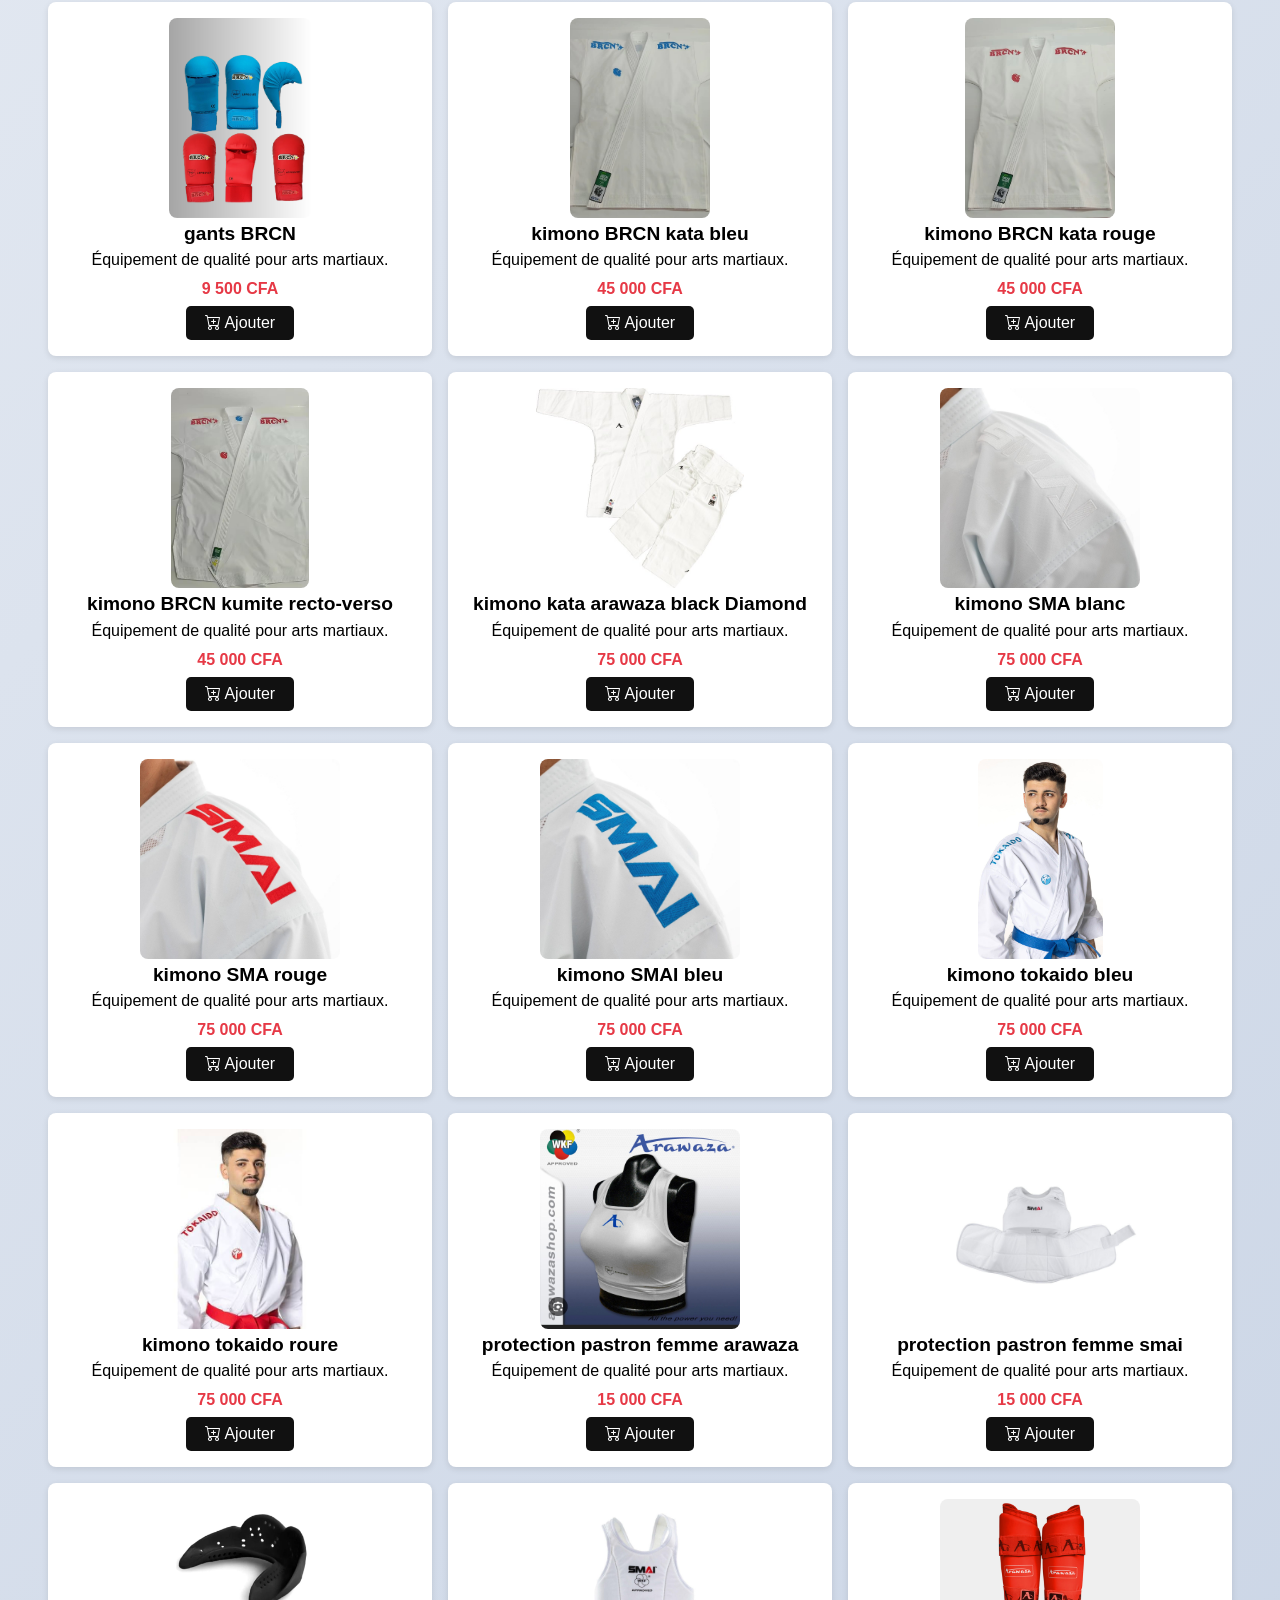
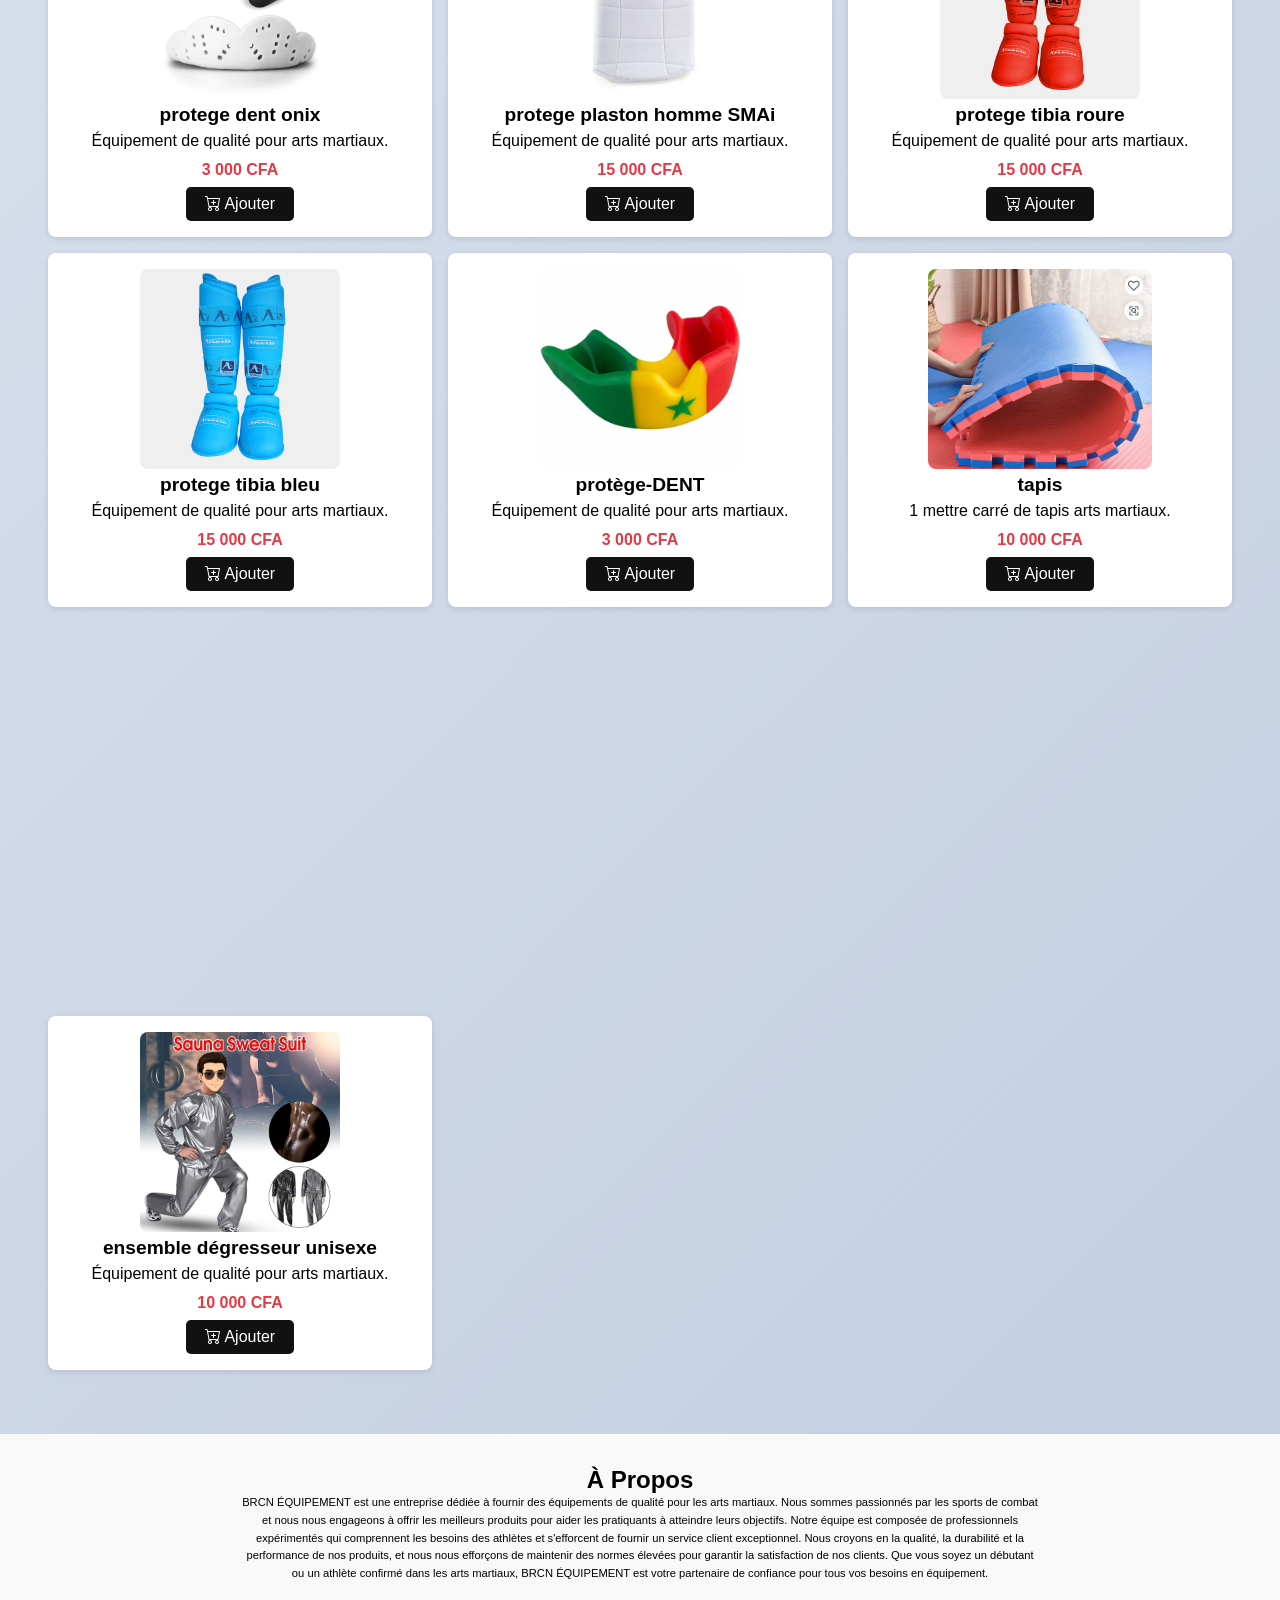
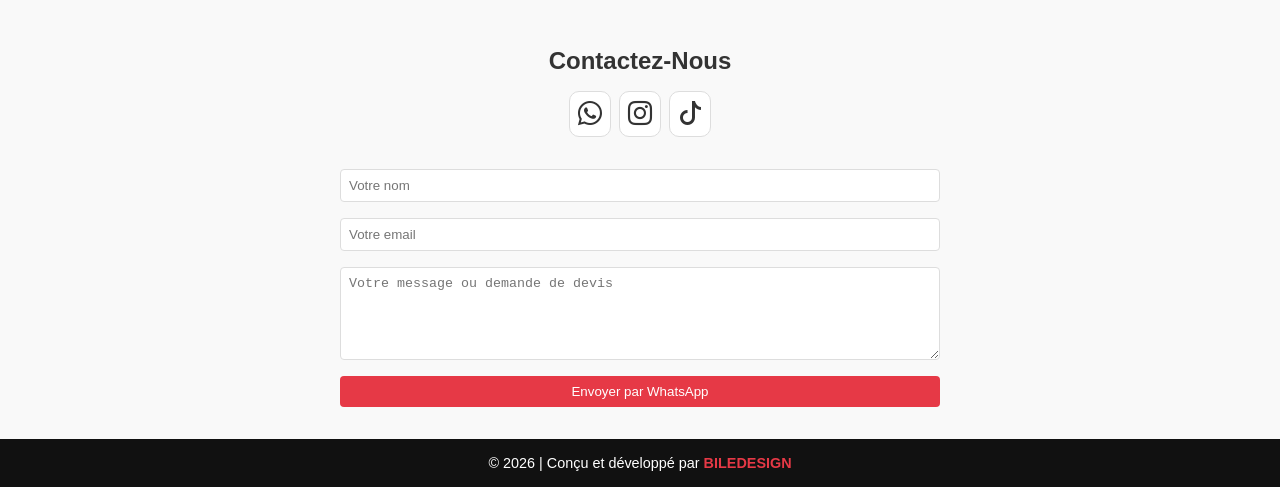
==== commit a2b6e09d: "modification suplémentair21" ====
--- a/index.html
+++ b/index.html
@@ -40,16 +40,28 @@
             <img src="PHOTO/menu2.png" alt="accuil" class="slide">
             <img src="PHOTO/menu3.png" alt="accuil" class="slide">
         </div>
-        <div class="hero-text">
-            <a href="#produits" class="btn">Voir les Produits</a>
-        </div>
         <!-- Indicateurs -->
         <div class="indicators">
             <span class="dot active"></span>
             <span class="dot"></span>
             <span class="dot"></span>
         </div>
+        <!-- Flèche animée en bas -->
+        <div class="hero-arrow">
+            <a href="#produits" class="arrow-link">
+                <div class="arrow-bg">
+                    <svg class="arrow-icon" xmlns="http://www.w3.org/2000/svg" width="30" height="30" fill="white"
+                        viewBox="0 0 24 24">
+                        <path d="M12 21l-12-18h24z" />
+                    </svg>
+                    <span>Voir les Produits</span>
+                </div>
+            </a>
+        </div>
+
+
     </header>
+
 
     <!-- Section Avantages -->
     <section class="avantages">
--- a/style.css
+++ b/style.css
@@ -127,30 +127,78 @@
     }
 }
 
-.hero-text {
+.hero-arrow {
     position: absolute;
-    top: 50%;
+    bottom: 150px;
     left: 50%;
-    transform: translate(-50%, -50%);
-    color: #fff;
-    background: rgba(0, 0, 0, 0.5);
-    padding: 1rem 2rem;
-    border-radius: 10px;
-}
-
-.btn {
-    background: #e63946;
-    color: #fff;
+    transform: translateX(-50%);
+    text-align: center;
+}
+
+.arrow-link {
+    text-decoration: none;
+    display: inline-block;
+}
+
+.arrow-bg {
+    background: rgba(0,0,0,0.5); /* filtre pour contraste */
     padding: 0.5rem 1rem;
-    text-decoration: none;
-    border-radius: 5px;
-    transition: transform 0.3s;
-    display: inline-block;
-}
-
-.btn:hover {
-    transform: scale(1.05);
-}
+    border-radius: 8px;
+    display: flex;
+    flex-direction: column;
+    align-items: center;
+    gap: 5px;
+}
+
+.arrow-icon {
+    animation: bounce 1.5s infinite;
+}
+
+.arrow-bg span {
+    color: #fff;
+    font-size: 1rem;
+    font-weight: bold;
+    animation: pulse 2s infinite;
+}
+
+/* Animation flèche */
+@keyframes bounce {
+    0%, 100% { transform: translateY(0); }
+    50% { transform: translateY(8px); }
+}
+
+/* Animation texte */
+@keyframes pulse {
+    0% { opacity: 0.7; }
+    50% { opacity: 1; }
+    100% { opacity: 0.7; }
+}
+
+/* Responsive */
+@media (max-width: 768px) {
+    .arrow-bg {
+        padding: 0.3rem 0.6rem;
+    }
+    .arrow-icon {
+        width: 20px;
+        height: 20px;
+    }
+    .arrow-bg span {
+        font-size: 0.85rem;
+    }
+}
+
+@media (max-width: 420px) {
+    .arrow-icon {
+        width: 16px;
+        height: 16px;
+    }
+    .arrow-bg span {
+        font-size: 0.75rem;
+    }
+}
+
+
 
 /* Indicateurs */
 .indicators {
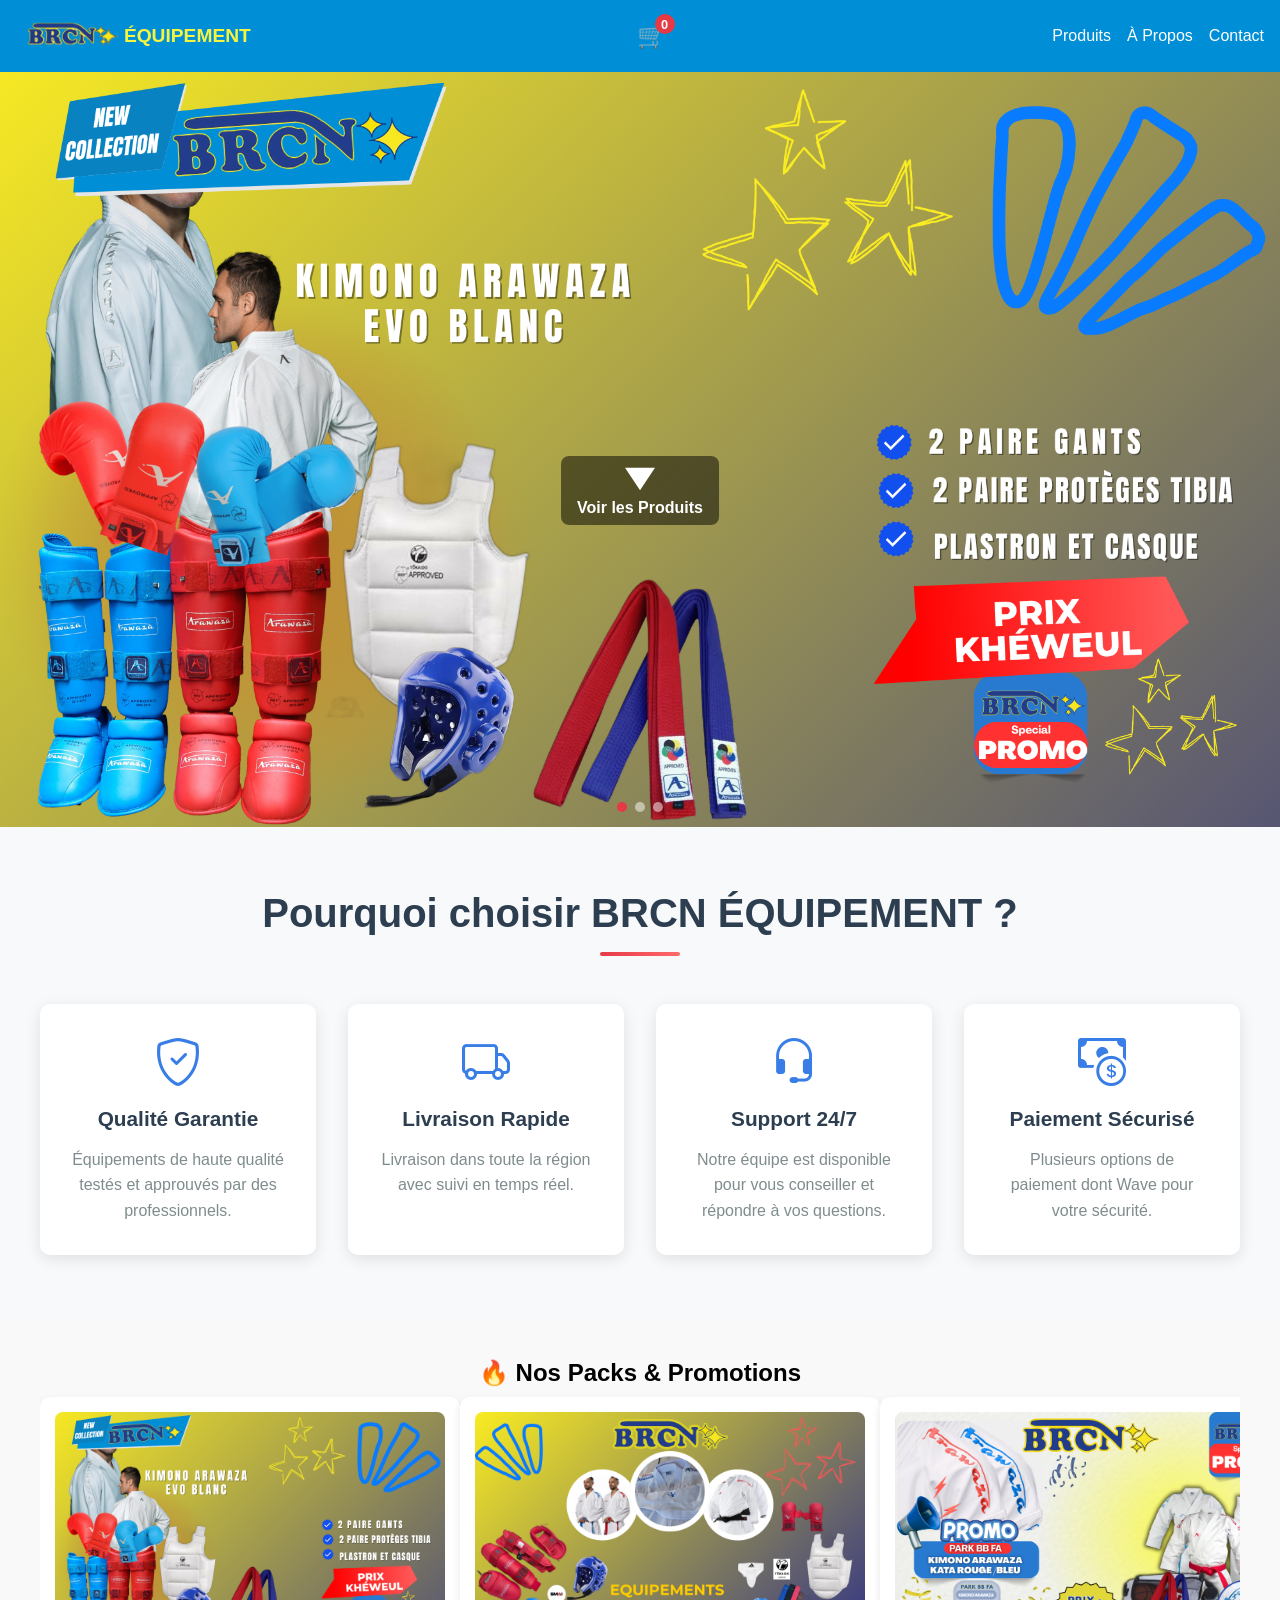
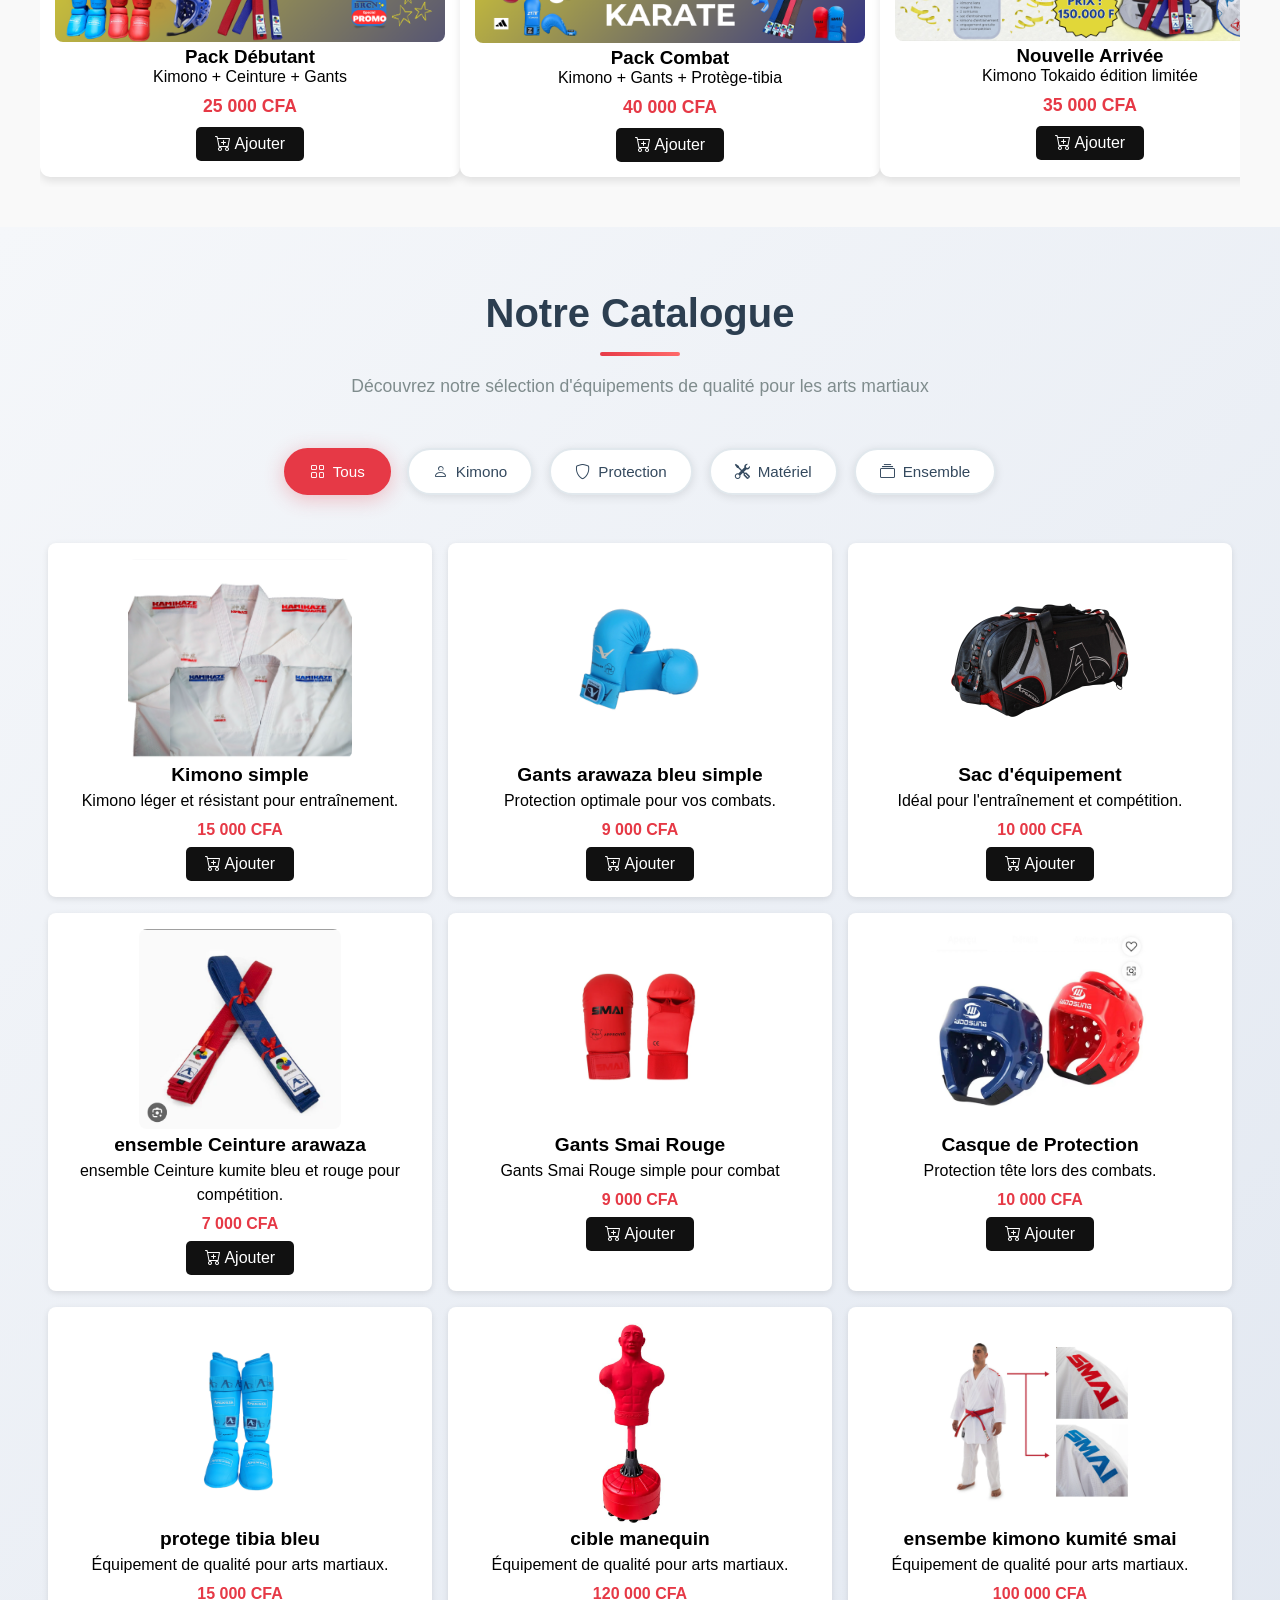
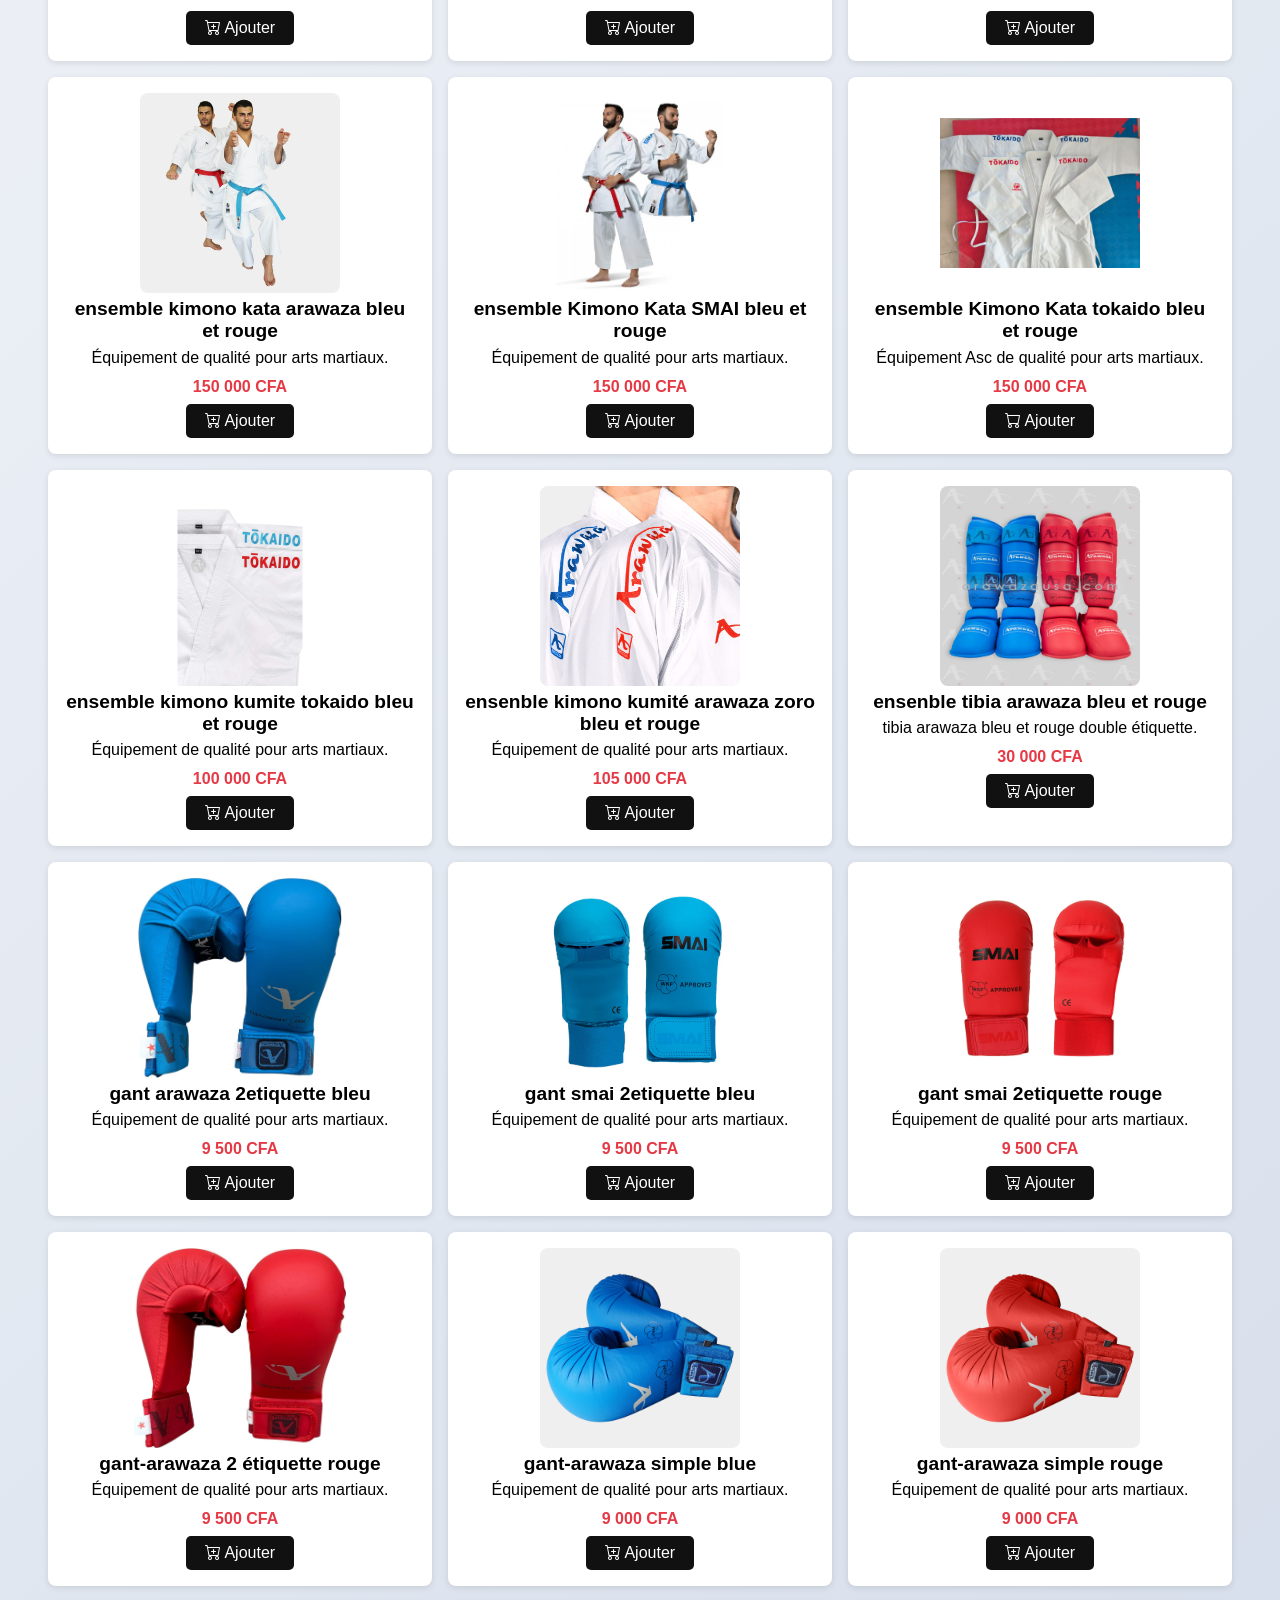
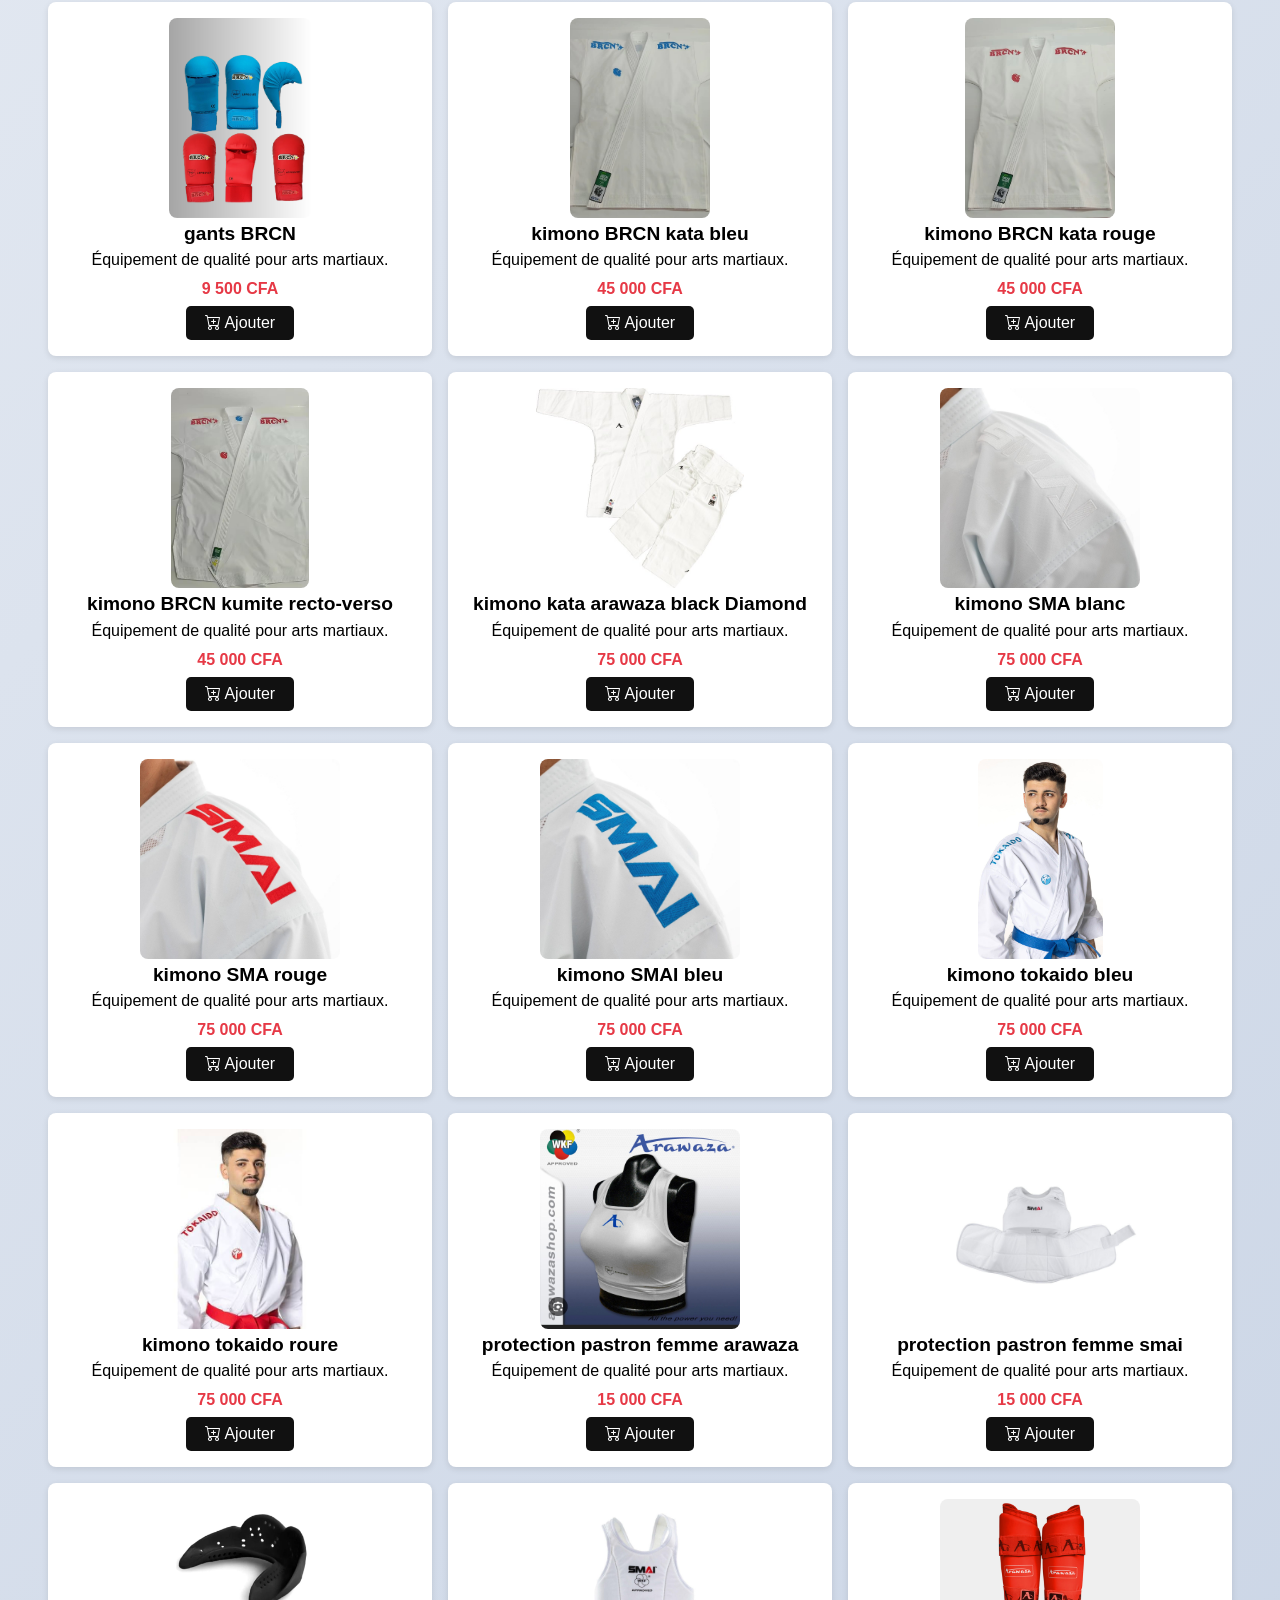
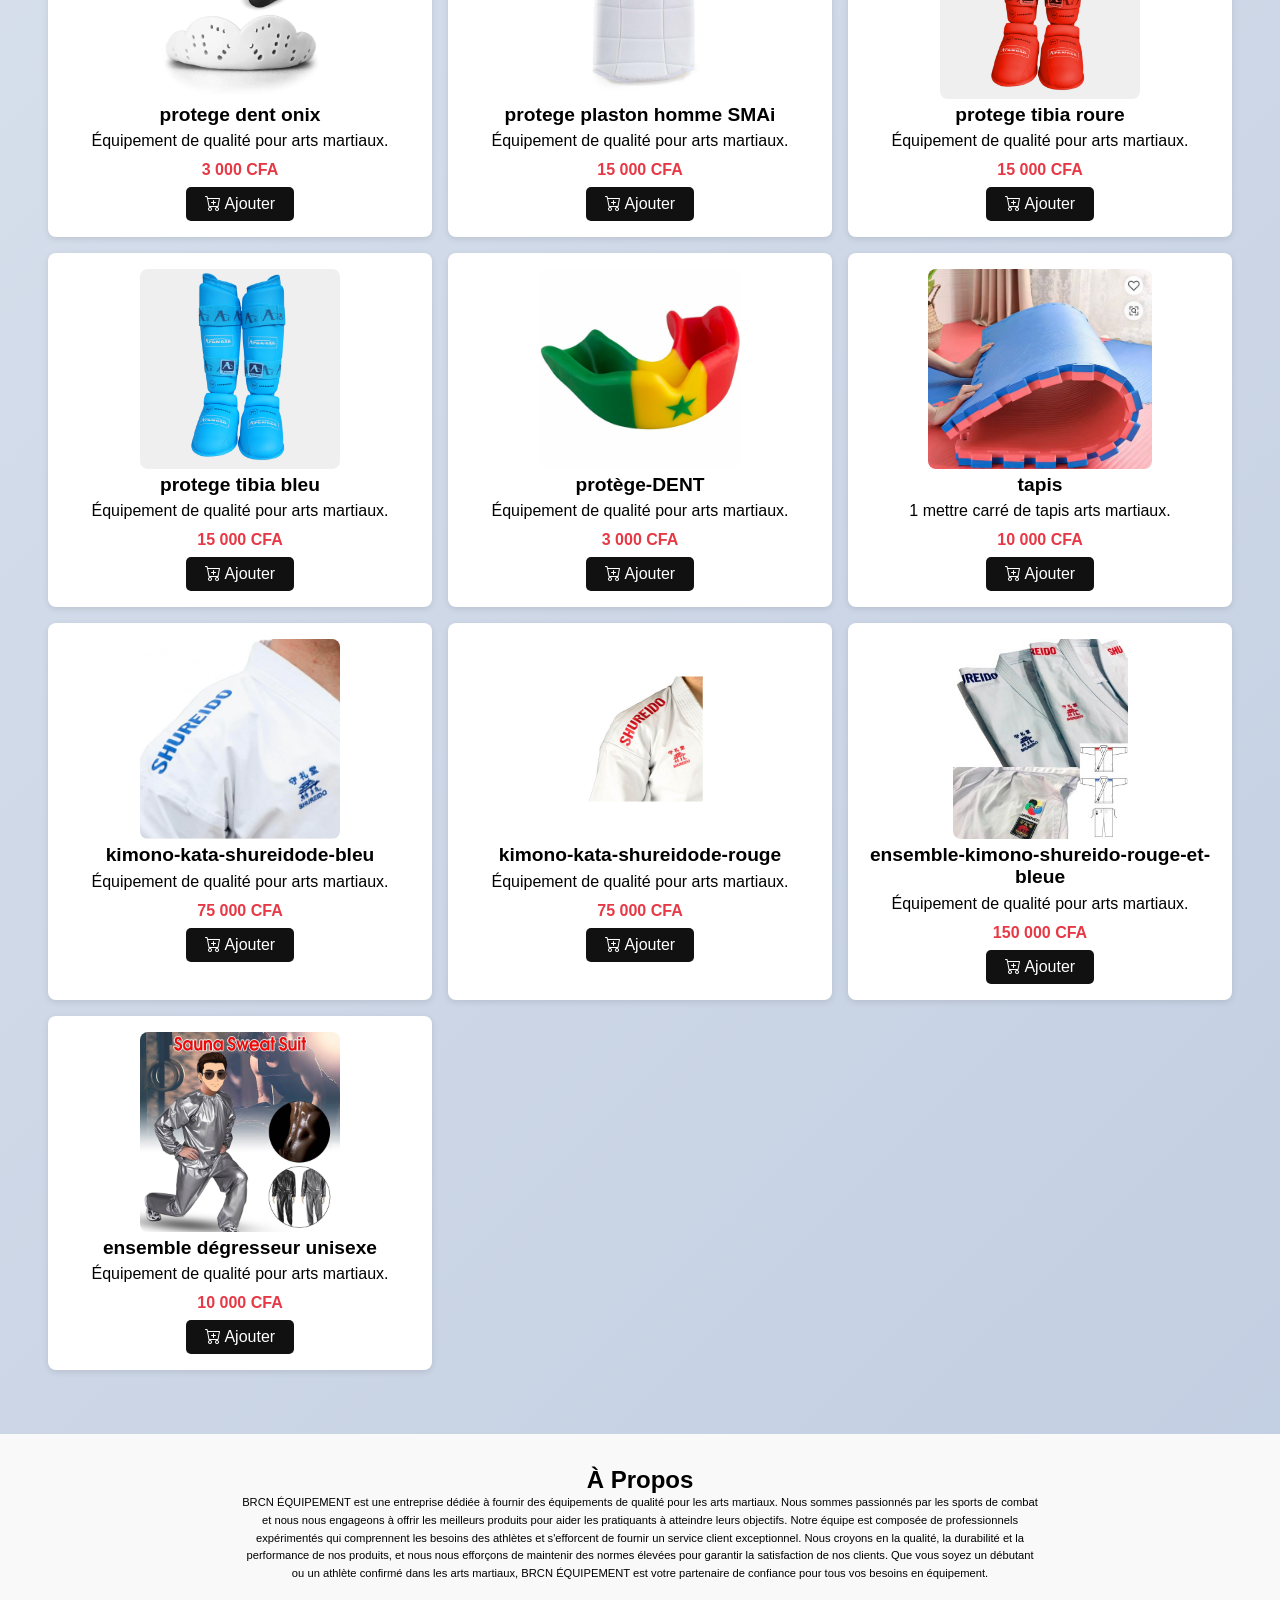
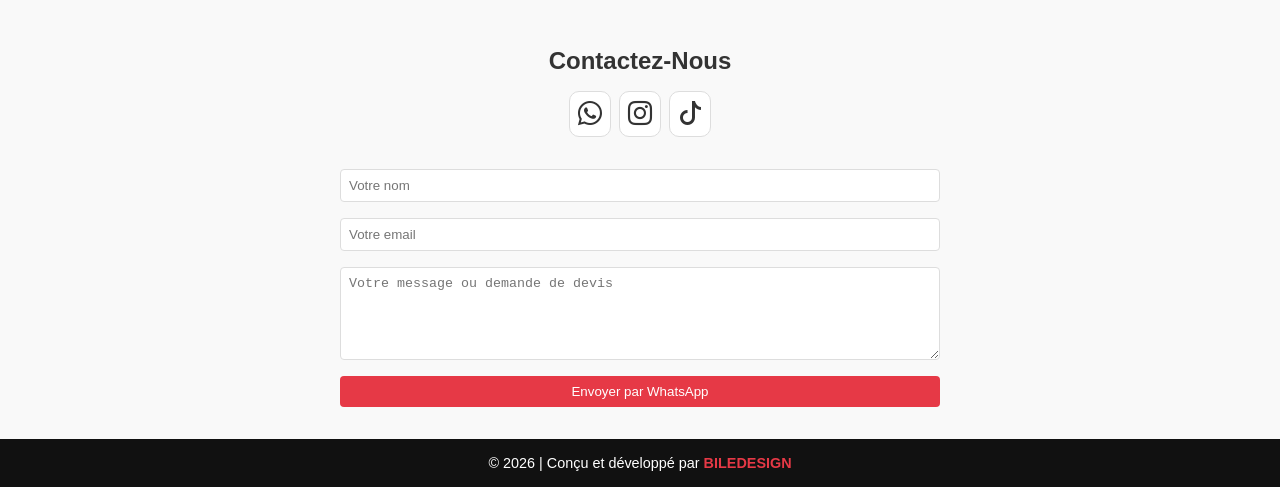
==== commit 83e57ee1: "modification suplémentaire structure" ====
--- a/index.html
+++ b/index.html
@@ -13,9 +13,11 @@
 
     <!-- Barre de navigation -->
     <nav class="navbar">
-        <div class="logo">
+        <div >
+            <a href="#accueil" class="logo">
             <img src="PHOTO/logo%20brcn.png" alt="Logo BRCN">
             <span>ÉQUIPEMENT</span>
+            </a>
         </div>
         <div class="cart-container">
             <button class="cart-btn" onclick="afficherPanier()">
@@ -34,7 +36,7 @@
     </nav>
 
     <!-- Hero section -->
-    <header class="hero">
+    <header class="hero" id="accueil">
         <div class="slider">
             <img src="PHOTO/menu1.png" alt="acceuil" class="slide active">
             <img src="PHOTO/menu2.png" alt="accuil" class="slide">
--- a/style.css
+++ b/style.css
@@ -73,6 +73,7 @@
 .logo {
     display: flex;
     align-items: center;
+    text-decoration: none;
 }
 
 .logo img {
@@ -129,10 +130,12 @@
 
 .hero-arrow {
     position: absolute;
-    bottom: 150px;
+    bottom: 40% ;
     left: 50%;
     transform: translateX(-50%);
     text-align: center;
+    z-index: 10;
+
 }
 
 .arrow-link {
@@ -167,12 +170,7 @@
     50% { transform: translateY(8px); }
 }
 
-/* Animation texte */
-@keyframes pulse {
-    0% { opacity: 0.7; }
-    50% { opacity: 1; }
-    100% { opacity: 0.7; }
-}
+
 
 /* Responsive */
 @media (max-width: 768px) {
@@ -429,18 +427,14 @@
     margin: 10px 0;
 }
 
-@keyframes pulse {
-    0% {
-        box-shadow: 0 0 0 0 rgba(57, 230, 95, 0.4);
-    }
-
-    70% {
-        box-shadow: 0 0 0 15px rgba(230, 57, 70, 0);
-    }
-
-    100% {
-        box-shadow: 0 0 0 0 rgba(230, 57, 70, 0);
-    }
+.add-cart {
+    padding: 0.5rem 1rem;
+    background: #111;
+    color: #fff;
+    border: none;
+    border-radius: 5px;
+    cursor: pointer;
+    transition: background 0.3s ease;
 }
 
 /* Responsive Promo */
@@ -851,19 +845,7 @@
     cursor: pointer;
 }
 
-@keyframes pulse {
-    0% {
-        text-shadow: 0 0 5px rgba(230, 57, 70, 0.7);
-    }
-
-    50% {
-        text-shadow: 0 0 15px rgba(230, 57, 70, 1);
-    }
-
-    100% {
-        text-shadow: 0 0 5px rgba(230, 57, 70, 0.7);
-    }
-}
+
 
 
 /* Modal Panier */
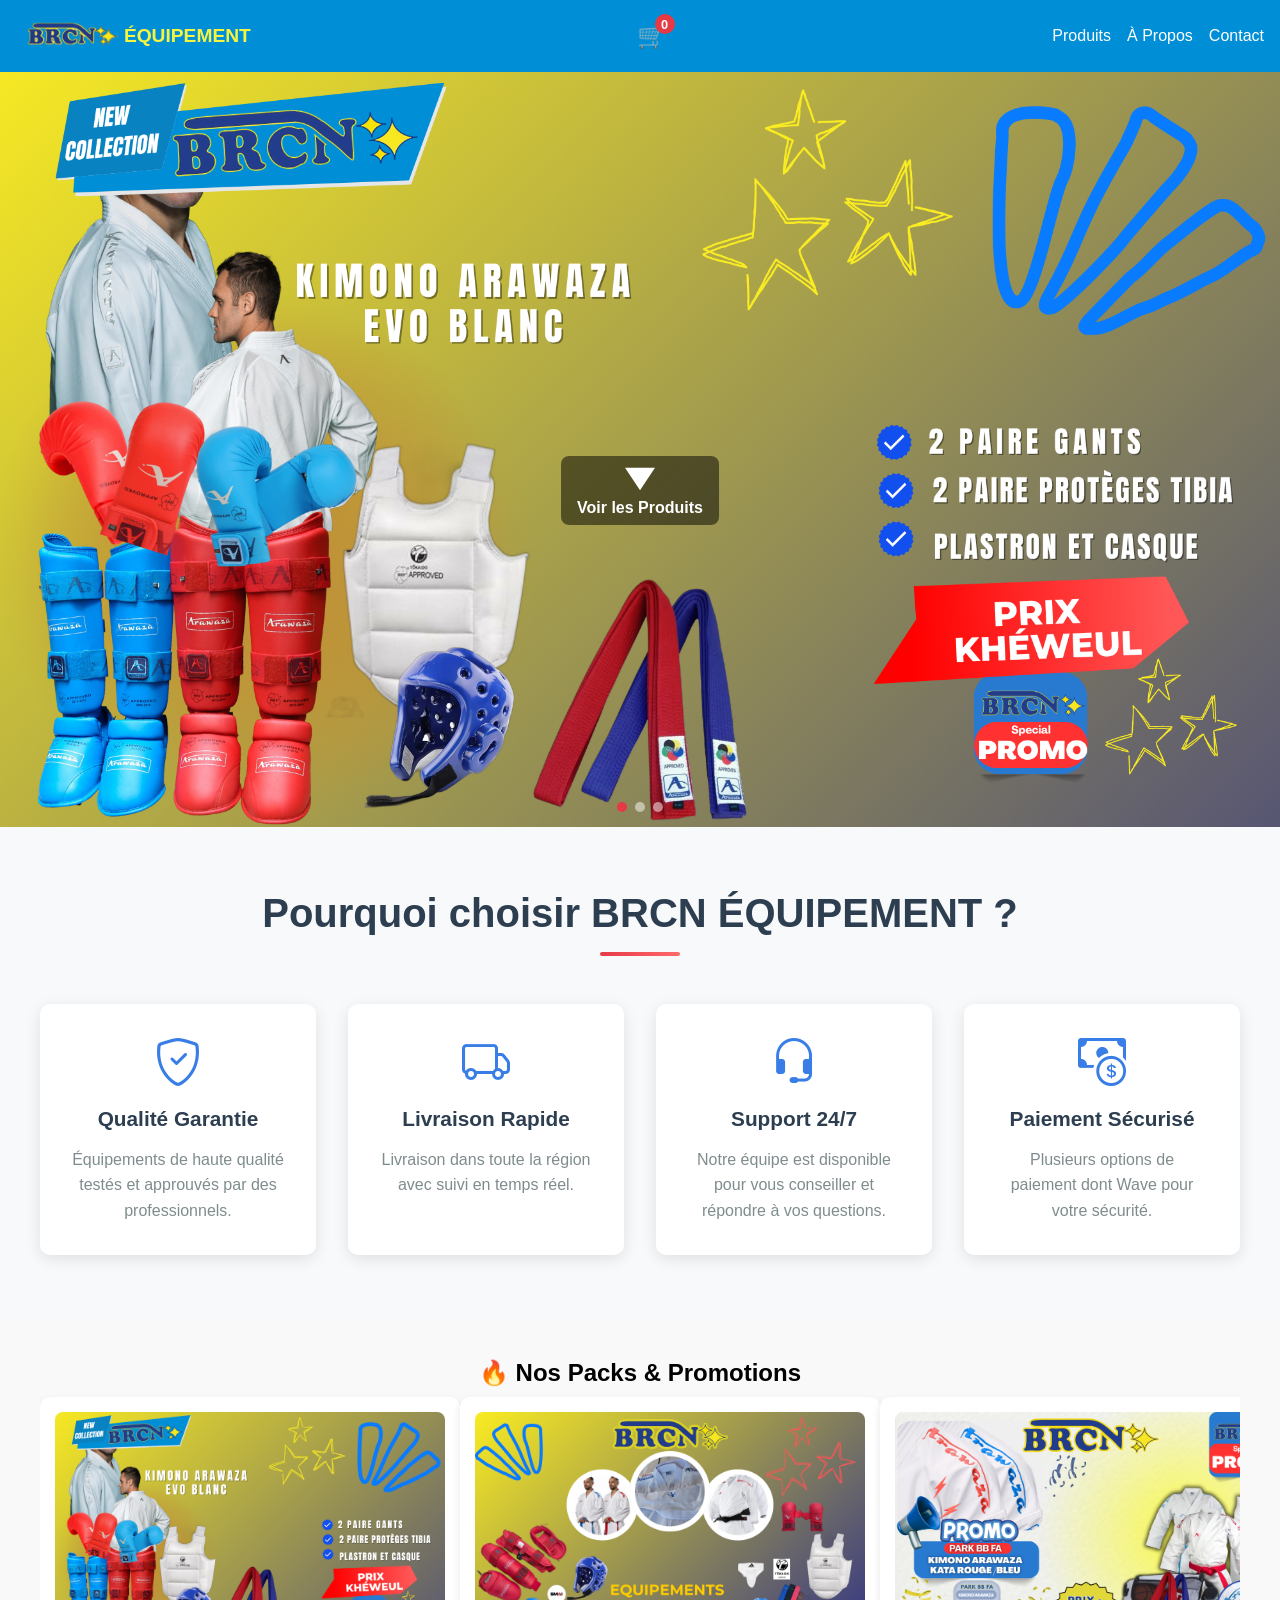
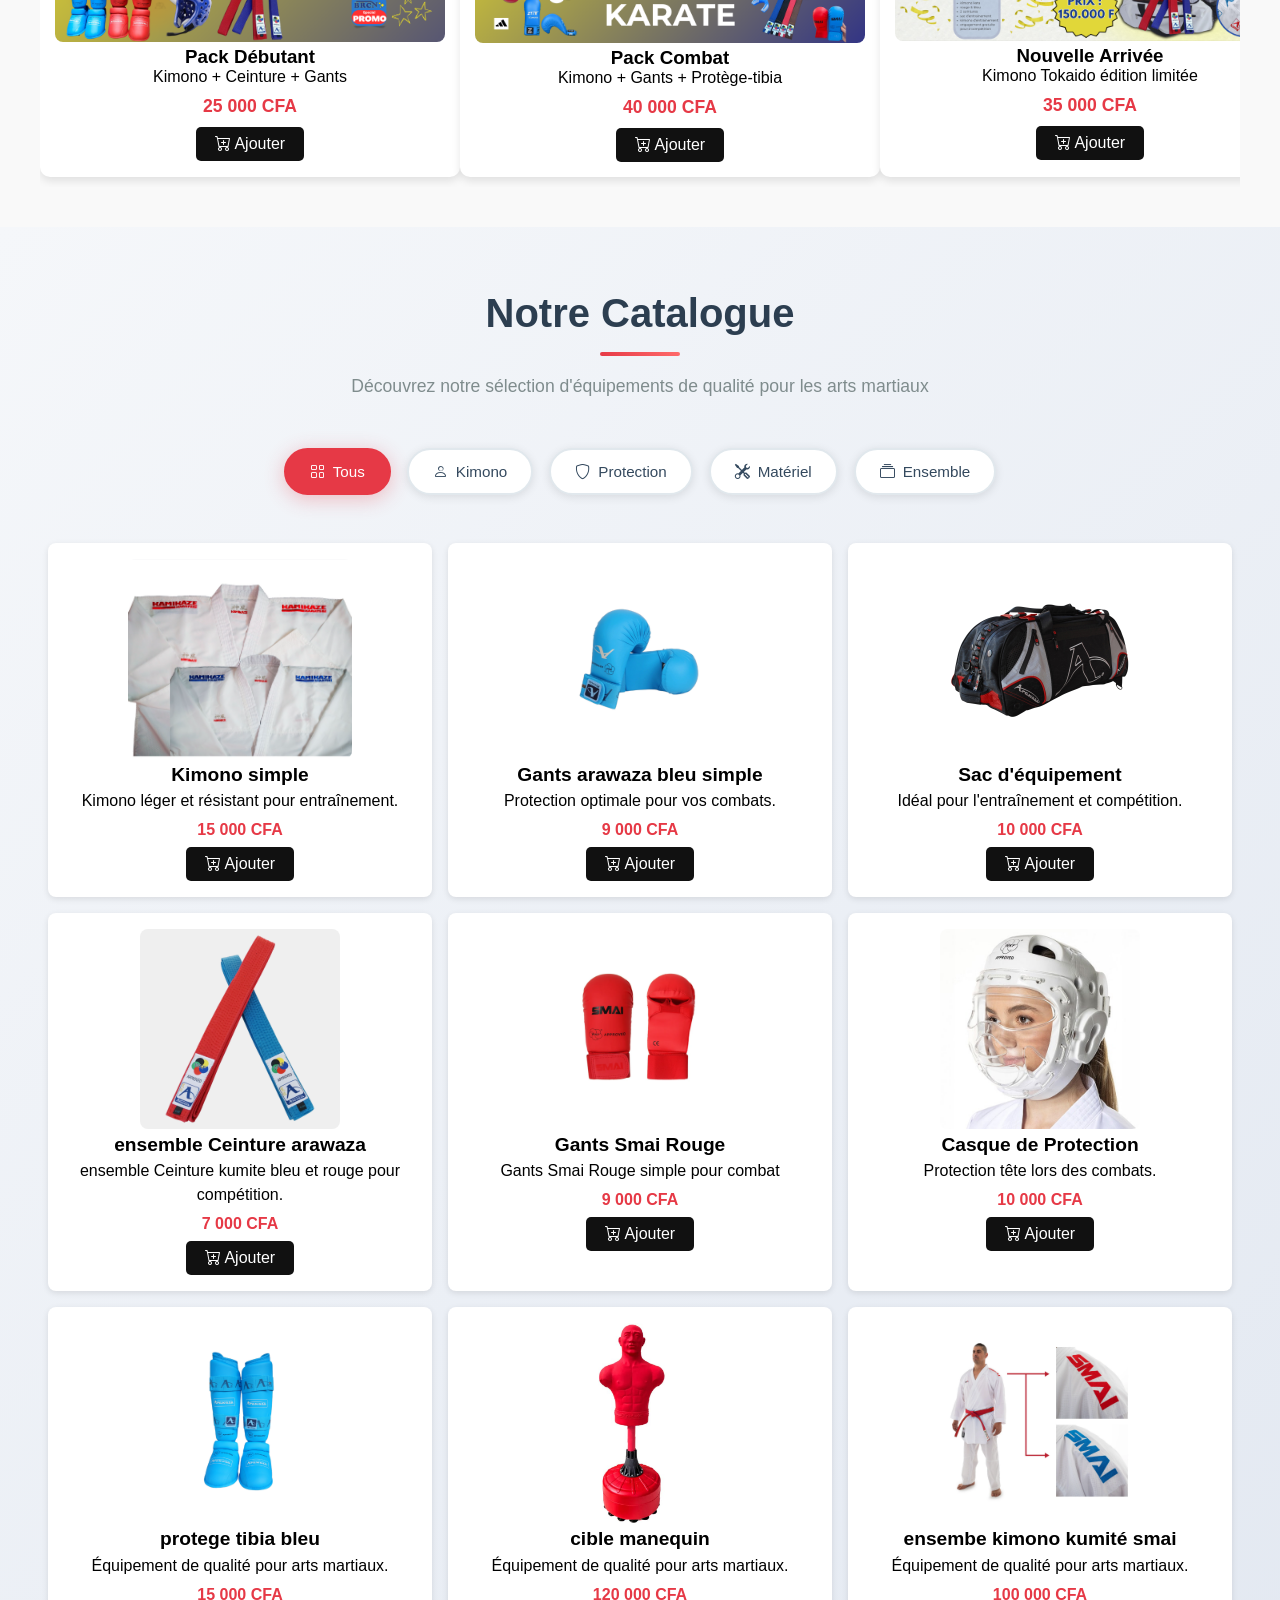
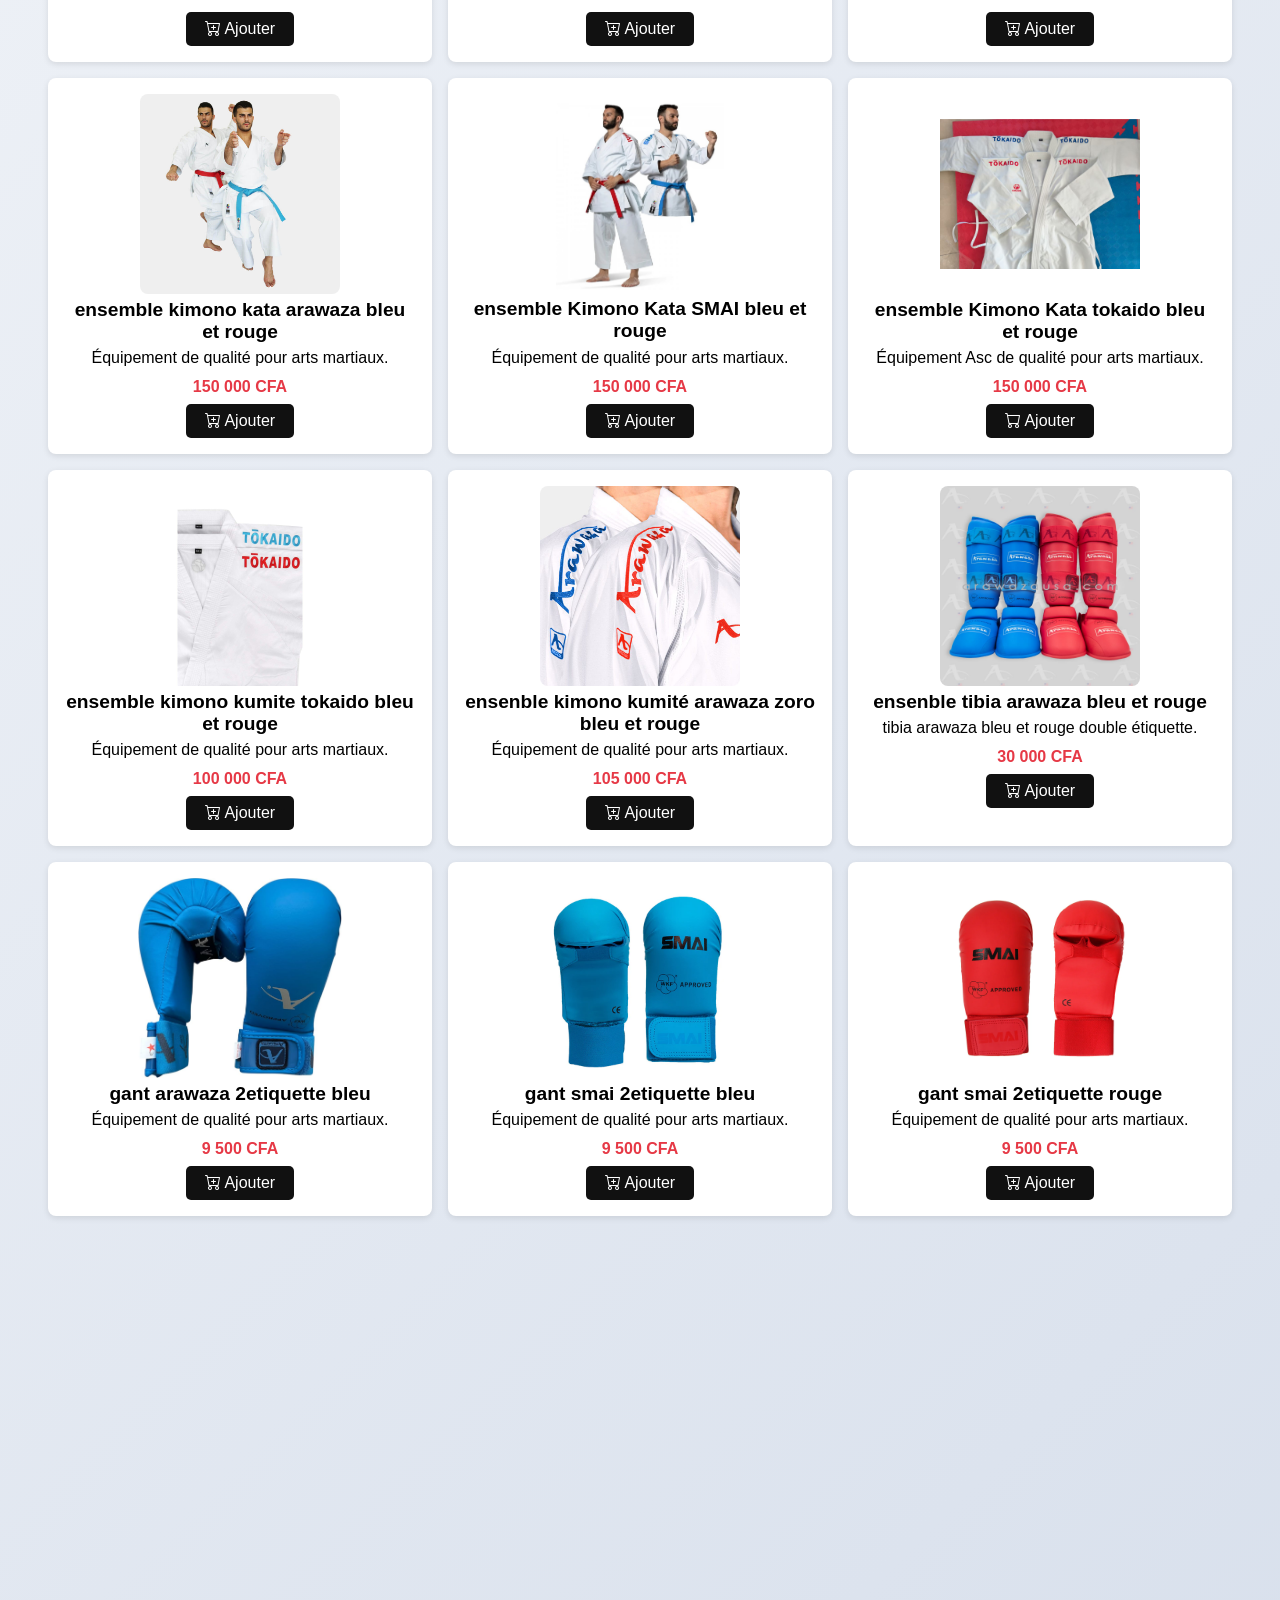
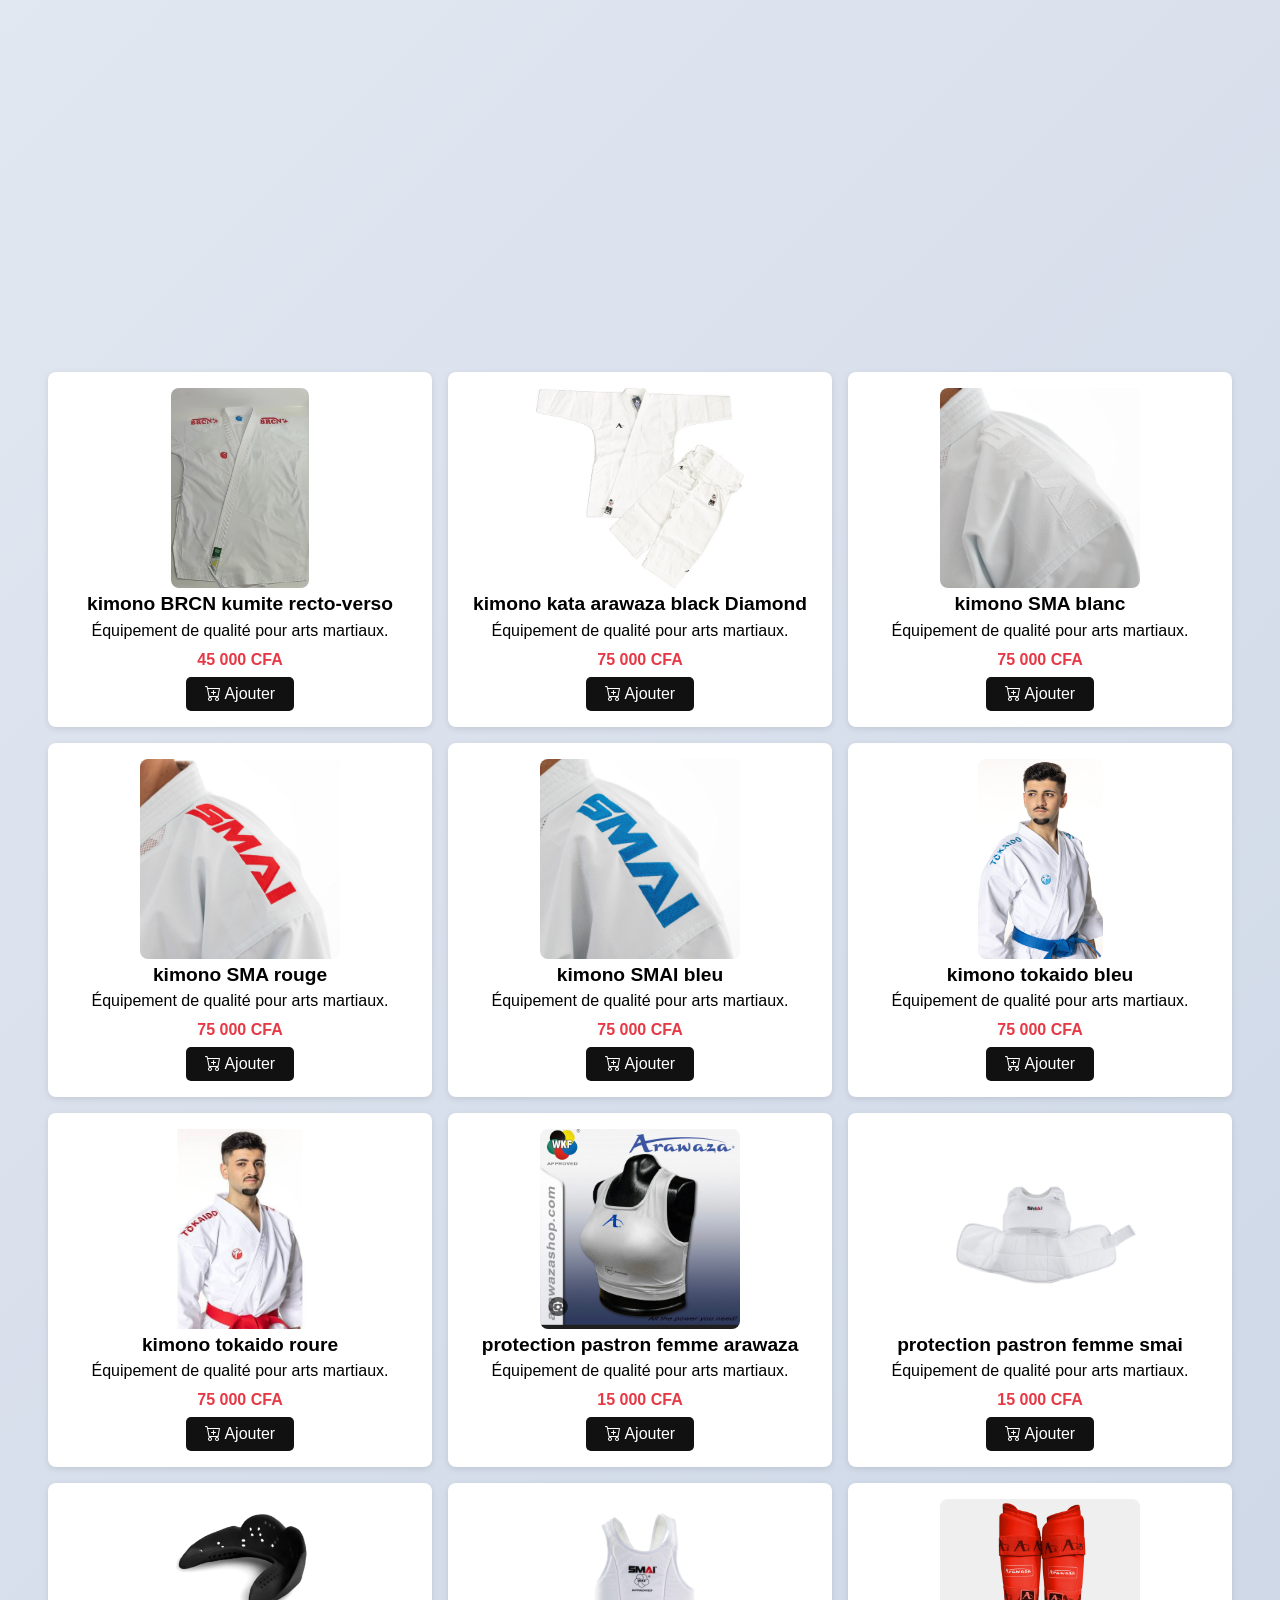
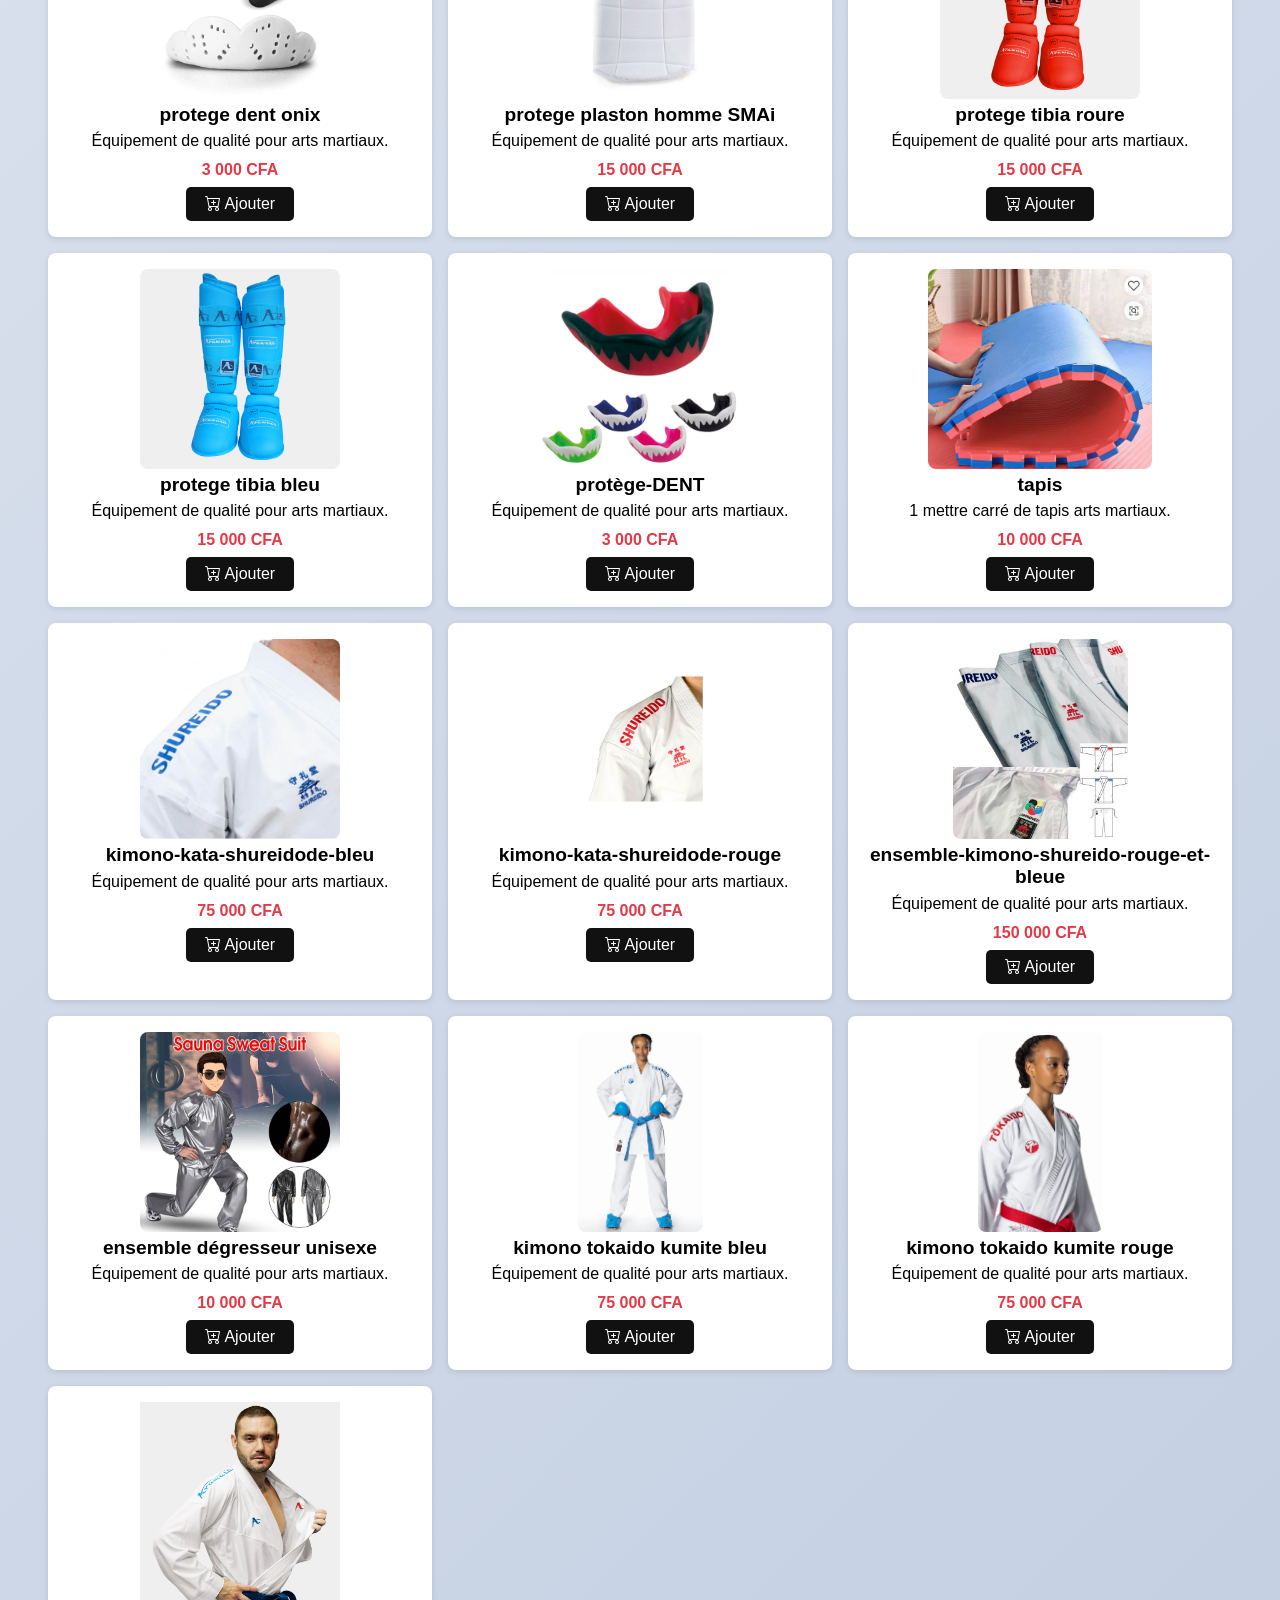
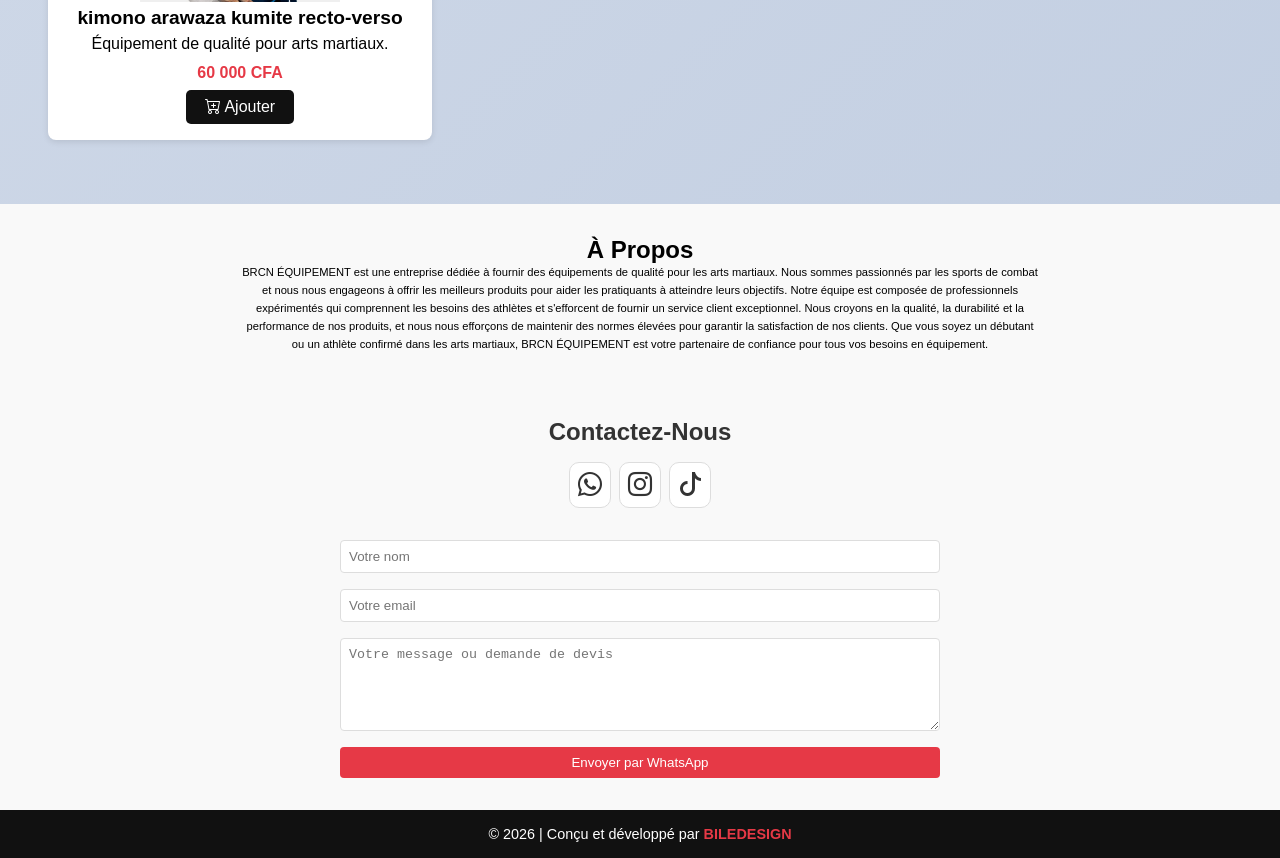
==== commit 3305b582: "mise a jour1" ====
--- a/index.html
+++ b/index.html
@@ -13,10 +13,10 @@
 
     <!-- Barre de navigation -->
     <nav class="navbar">
-        <div >
+        <div>
             <a href="#accueil" class="logo">
-            <img src="PHOTO/logo%20brcn.png" alt="Logo BRCN">
-            <span>ÉQUIPEMENT</span>
+                <img src="PHOTO/logo%20brcn.png" alt="Logo BRCN">
+                <span>ÉQUIPEMENT</span>
             </a>
         </div>
         <div class="cart-container">
@@ -107,7 +107,9 @@
         <h2>🔥 Nos Packs & Promotions</h2>
         <div class="promo-container">
             <div class="promo-card" data-id="100">
-                <img src="PHOTO/menu1.png" alt="Pack Débutant">
+                <a href="produit.html?id=100">
+                    <img src="PHOTO/menu1.png" alt="Pack Débutant">
+                </a>
                 <h3>Pack Débutant</h3>
                 <p>Kimono + Ceinture + Gants</p>
                 <span class="prix">25 000 CFA</span>
@@ -116,7 +118,9 @@
                 </button>
             </div>
             <div class="promo-card" data-id="101">
-                <img src="PHOTO/menu2.png" alt="Pack Combat">
+                <a href="produit.html?id=101">
+                    <img src="PHOTO/menu2.png" alt="Pack Combat">
+                </a>
                 <h3>Pack Combat</h3>
                 <p>Kimono + Gants + Protège-tibia</p>
                 <span class="prix">40 000 CFA</span>
@@ -125,7 +129,9 @@
                 </button>
             </div>
             <div class="promo-card" data-id="102">
-                <img src="PHOTO/menu3.png" alt="Nouvelle arrivée">
+                <a href="produit.html?id=102">
+                    <img src="PHOTO/menu3.png" alt="Nouvelle arrivée">
+                </a>
                 <h3>Nouvelle Arrivée</h3>
                 <p>Kimono Tokaido édition limitée</p>
                 <span class="prix">35 000 CFA</span>
@@ -170,7 +176,9 @@
         <div class="catalogue">
             <div class="card" data-category="kimono" data-id="1">
                 <div class="card-image">
-                    <img src="PHOTO/KIMONO%20ROUGE-BLEU.PNG" alt="Kimono">
+                    <a href="produit.html?id=1">
+                        <img src="PHOTO/KIMONO%20ROUGE-BLEU.PNG" alt="Kimono">
+                    </a>
                 </div>
                 <div class="card-content">
                     <h4>Kimono simple</h4>
@@ -186,7 +194,9 @@
 
             <div class="card" data-category="protection" data-id="2">
                 <div class="card-image">
-                    <img src="PHOTO/gants%20bleu.png" alt="Gants">
+                    <a href="produit.html?id=2">
+                        <img src="PHOTO/gants%20bleu.png" alt="Gants">
+                    </a>
                 </div>
                 <div class="card-content">
                     <h4>Gants arawaza bleu simple</h4>
@@ -202,7 +212,9 @@
 
             <div class="card" data-category="materiel" data-id="3">
                 <div class="card-image">
-                    <img src="PHOTO/SAC%20DE%20MATERIEL.jpg" alt="Sac de frappe">
+                    <a href="produit.html?id=3">
+                        <img src="PHOTO/SAC%20DE%20MATERIEL.jpg" alt="Sac de frappe">
+                    </a>
                 </div>
                 <div class="card-content">
                     <h4>Sac d'équipement</h4>
@@ -217,7 +229,9 @@
             </div>
             <div class="card" data-category="ensemble" data-id="4">
                 <div class="card-image">
-                    <img src="PHOTO/CEINTURE-karat%C3%A9.jpeg" alt="Ceinture">
+                    <a href="produit.html?id=4">
+                        <img src="PHOTO/CEINTURE-karaté.jpg" alt="Ceinture">
+                    </a>
                 </div>
                 <div class="card-content">
                     <h4>ensemble Ceinture arawaza</h4>
@@ -232,7 +246,9 @@
             </div>
             <div class="card" data-category="protection" data-id="5">
                 <div class="card-image">
-                    <img src="PHOTO/gants%20rouge.png" alt="Gants rouge">
+                    <a href="produit.html?id=5">
+                        <img src="PHOTO/gants%20rouge.png" alt="Gants rouge">
+                    </a>
                 </div>
                 <div class="card-content">
                     <h4>Gants Smai Rouge</h4>
@@ -247,7 +263,9 @@
             </div>
             <div class="card" data-category="protection" data-id="6">
                 <div class="card-image">
-                    <img src="PHOTO/casque de portection.jpeg" alt="Casque">
+                    <a href="produit.html?id=6">
+                        <img src="PHOTO/casque de portection.jpg" alt="Casque">
+                    </a>
                 </div>
                 <div class="card-content">
                     <h4>Casque de Protection</h4>
@@ -264,7 +282,9 @@
             <!-- Nouveaux produits -->
             <div class="card" data-category="protection" data-id="7">
                 <div class="card-image">
-                    <img src="PHOTO/5protege tibia bleu.png" alt="5protege tibia bleu">
+                    <a href="produit.html?id=7">
+                        <img src="PHOTO/5protege tibia bleu.png" alt="5protege tibia bleu">
+                    </a>
                 </div>
                 <div class="card-content">
                     <h4>protege tibia bleu</h4>
@@ -279,7 +299,9 @@
             </div>
             <div class="card" data-category="materiel" data-id="8">
                 <div class="card-image">
-                    <img src="PHOTO/cible manequin.jpeg" alt="cible manequin">
+                    <a href="produit.html?id=8">
+                        <img src="PHOTO/cible manequin.jpeg" alt="cible manequin">
+                    </a>
                 </div>
                 <div class="card-content">
                     <h4>cible manequin</h4>
@@ -294,7 +316,9 @@
             </div>
             <div class="card" data-category="ensemble" data-id="9">
                 <div class="card-image">
-                    <img src="PHOTO/ensembe kimono kumité smai.webp" alt="ensembe kimono kumité smai">
+                    <a href="produit.html?id=9">
+                        <img src="PHOTO/ensembe kimono kumité smai.webp" alt="ensembe kimono kumité smai">
+                    </a>
                 </div>
                 <div class="card-content">
                     <h4>ensembe kimono kumité smai</h4>
@@ -309,8 +333,10 @@
             </div>
             <div class="card" data-category="ensemble" data-id="10">
                 <div class="card-image">
-                    <img src="PHOTO/ensemble kimono kata arawaza bleu et rouge.jpeg"
-                        alt="ensemble kimono kata arawaza bleu et rouge">
+                    <a href="produit.html?id=10">
+                        <img src="PHOTO/ensemble kimono kata arawaza bleu et rouge.jpeg"
+                            alt="ensemble kimono kata arawaza bleu et rouge">
+                    </a>
                 </div>
                 <div class="card-content">
                     <h4>ensemble kimono kata arawaza bleu et rouge</h4>
@@ -325,8 +351,10 @@
             </div>
             <div class="card" data-category="ensemble" data-id="11">
                 <div class="card-image">
-                    <img src="PHOTO/ensemble Kimono Kata SMAI bleu et rouge.jpg"
-                        alt="ensemble Kimono Kata SMAI bleu et rouge">
+                    <a href="produit.html?id=11">
+                        <img src="PHOTO/ensemble Kimono Kata SMAI bleu et rouge.jpg"
+                            alt="ensemble Kimono Kata SMAI bleu et rouge">
+                    </a>
                 </div>
                 <div class="card-content">
                     <h4>ensemble Kimono Kata SMAI bleu et rouge</h4>
@@ -341,8 +369,10 @@
             </div>
             <div class="card" data-category="ensemble" data-id="12">
                 <div class="card-image">
-                    <img src="PHOTO/ensemble Kimono Kata tokaido bleu et rouge.jfif"
-                        alt="ensemble Kimono Kata tokaido bleu et rouge">
+                    <a href="produit.html?id=12">
+                        <img src="PHOTO/ensemble Kimono Kata tokaido bleu et rouge.jfif"
+                            alt="ensemble Kimono Kata tokaido bleu et rouge">
+                    </a>
                 </div>
                 <div class="card-content">
                     <h4>ensemble Kimono Kata tokaido bleu et rouge</h4>
@@ -357,8 +387,10 @@
             </div>
             <div class="card" data-category="ensemble" data-id="13">
                 <div class="card-image">
-                    <img src="PHOTO/ensemble kimono kumite tokaido bleu et rouge.jpg"
-                        alt="ensemble kimono kumite tokaido bleu et rouge">
+                    <a href="produit.html?id=13">
+                        <img src="PHOTO/ensemble kimono kumite tokaido bleu et rouge.jpg"
+                            alt="ensemble kimono kumite tokaido bleu et rouge">
+                    </a>
                 </div>
                 <div class="card-content">
                     <h4>ensemble kimono kumite tokaido bleu et rouge</h4>
@@ -373,8 +405,10 @@
             </div>
             <div class="card" data-category="ensemble" data-id="14">
                 <div class="card-image">
-                    <img src="PHOTO/ensenble kimono kumité arawaza zoro bleu et rouge.jpeg"
-                        alt="ensenble kimono kumité arawaza zoro bleu et rouge">
+                    <a href="produit.html?id=14">
+                        <img src="PHOTO/ensenble kimono kumité arawaza zoro bleu et rouge.jpeg"
+                            alt="ensenble kimono kumité arawaza zoro bleu et rouge">
+                    </a>
                 </div>
                 <div class="card-content">
                     <h4>ensenble kimono kumité arawaza zoro bleu et rouge</h4>
@@ -390,8 +424,10 @@
             <!-- Produit 15 -->
             <div class="card" data-category="ensemble" data-id="15">
                 <div class="card-image">
-                    <img src="PHOTO/ensenble tibia arawaza bleu et rouge.jpeg"
-                        alt="ensenble tibia arawaza bleu et rouge">
+                    <a href="produit.html?id=15">
+                        <img src="PHOTO/ensenble tibia arawaza bleu et rouge.jpeg"
+                            alt="ensenble tibia arawaza bleu et rouge">
+                    </a>
                 </div>
                 <div class="card-content">
                     <h4>ensenble tibia arawaza bleu et rouge</h4>
@@ -408,7 +444,9 @@
             <!-- Produit 16 -->
             <div class="card" data-category="protection" data-id="16">
                 <div class="card-image">
-                    <img src="PHOTO/gant arawaza 2etiquette bleu.jpg" alt="gant arawaza 2etiquette bleu">
+                    <a href="produit.html?id=16">
+                        <img src="PHOTO/gant arawaza 2etiquette bleu.jpg" alt="gant arawaza 2etiquette bleu">
+                    </a>
                 </div>
                 <div class="card-content">
                     <h4>gant arawaza 2etiquette bleu</h4>
@@ -425,7 +463,9 @@
             <!-- Produit 17 -->
             <div class="card" data-category="protection" data-id="17">
                 <div class="card-image">
-                    <img src="PHOTO/gant smai 2etiquette bleu.webp" alt="gant smai 2etiquette bleu">
+                    <a href="produit.html?id=17">
+                        <img src="PHOTO/gant smai 2etiquette bleu.webp" alt="gant smai 2etiquette bleu">
+                    </a>
                 </div>
                 <div class="card-content">
                     <h4>gant smai 2etiquette bleu</h4>
@@ -442,7 +482,9 @@
             <!-- Produit 18 -->
             <div class="card" data-category="protection" data-id="18">
                 <div class="card-image">
-                    <img src="PHOTO/gant smai 2etiquette rouge.webp" alt="gant smai 2etiquette rouge">
+                    <a href="produit.html?id=18">
+                        <img src="PHOTO/gant smai 2etiquette rouge.webp" alt="gant smai 2etiquette rouge">
+                    </a>
                 </div>
                 <div class="card-content">
                     <h4>gant smai 2etiquette rouge</h4>
@@ -459,7 +501,9 @@
             <!-- Produit 19 -->
             <div class="card" data-category="protection" data-id="19">
                 <div class="card-image">
-                    <img src="PHOTO/gant-arawaza 2etiquette rouge.jpg" alt="gant-arawaza 2etiquette rouge">
+                    <a href="produit.html?id=19">
+                        <img src="PHOTO/gant-arawaza 2etiquette rouge.jpg" alt="gant-arawaza 2etiquette rouge">
+                    </a>
                 </div>
                 <div class="card-content">
                     <h4>gant-arawaza 2 étiquette rouge</h4>
@@ -476,13 +520,15 @@
             <!-- Produit 20 -->
             <div class="card" data-category="protection" data-id="20">
                 <div class="card-image">
-                    <img src="PHOTO/gant-arawaza simple blue.jpg" alt="gant-arawaza simple blue">
-                </div>
-                <div class="card-content">
-                    <h4>gant-arawaza simple blue</h4>
-                    <p>Équipement de qualité pour arts martiaux.</p>
-                    <div class="card-footer">
-                        <span class="prix">9 000 CFA</span>
+                    <a href="produit.html?id=20">
+                        <img src="PHOTO/CEINTURE-karaté2.jpg" alt="Ceinture arawaza kumité bleu">
+                    </a>
+                </div>
+                <div class="card-content">
+                    <h4> Ceinture arawaza kumité bleu</h4>
+                    <p>Équipement de qualité pour arts martiaux.</p>
+                    <div class="card-footer">
+                        <span class="prix">3 500 CFA</span>
                         <button class="add-cart" onclick="ajouterAuPanier(20)">
                             <i class="bi bi-cart-plus"></i> Ajouter
                         </button>
@@ -493,7 +539,9 @@
             <!-- Produit 21 -->
             <div class="card" data-category="protection" data-id="21">
                 <div class="card-image">
-                    <img src="PHOTO/gant-arawaza simple rouge.jpg" alt="gant-arawaza simple rouge">
+                    <a href="produit.html?id=21">
+                        <img src="PHOTO/gant-arawaza simple rouge.jpg" alt="gant-arawaza simple rouge">
+                    </a>
                 </div>
                 <div class="card-content">
                     <h4>gant-arawaza simple rouge</h4>
@@ -510,13 +558,15 @@
             <!-- Produit 22 -->
             <div class="card" data-category="protection" data-id="22">
                 <div class="card-image">
-                    <img src="PHOTO/gants BRCN.png" alt="gants BRCN">
-                </div>
-                <div class="card-content">
-                    <h4>gants BRCN</h4>
-                    <p>Équipement de qualité pour arts martiaux.</p>
-                    <div class="card-footer">
-                        <span class="prix">9 500 CFA</span>
+                    <a href="produit.html?id=22">
+                        <img src="PHOTO/CEINTURE-karaté1.jpg" alt="Ceinture arawaza simple rouge">
+                    </a>
+                </div>
+                <div class="card-content">
+                    <h4>Ceinture arawaza kumite rouge</h4>
+                    <p>Équipement de qualité pour arts martiaux.</p>
+                    <div class="card-footer">
+                        <span class="prix">3 500 CFA</span>
                         <button class="add-cart" onclick="ajouterAuPanier(22)">
                             <i class="bi bi-cart-plus"></i> Ajouter
                         </button>
@@ -527,7 +577,9 @@
             <!-- Produit 23 -->
             <div class="card" data-category="kimono" data-id="23">
                 <div class="card-image">
-                    <img src="PHOTO/kimono BRCN kata bleu.jpeg" alt="kimono BRCN kata bleu">
+                    <a href="produit.html?id=23">
+                        <img src="PHOTO/kimono BRCN kata bleu.jpeg" alt="kimono BRCN kata bleu">
+                    </a>
                 </div>
                 <div class="card-content">
                     <h4>kimono BRCN kata bleu</h4>
@@ -544,7 +596,9 @@
             <!-- Produit 24 -->
             <div class="card" data-category="kimono" data-id="24">
                 <div class="card-image">
-                    <img src="PHOTO/kimono BRCN kata rouge.jpeg" alt="kimono BRCN kata rouge">
+                    <a href="produit.html?id=24">
+                        <img src="PHOTO/kimono BRCN kata rouge.jpeg" alt="kimono BRCN kata rouge">
+                    </a>
                 </div>
                 <div class="card-content">
                     <h4>kimono BRCN kata rouge</h4>
@@ -561,7 +615,9 @@
             <!-- Produit 25 -->
             <div class="card" data-category="kimono" data-id="25">
                 <div class="card-image">
-                    <img src="PHOTO/kimono BRCN kumite recto-verso.jpeg" alt="kimono BRCN kumite recto-verso">
+                    <a href="produit.html?id=25">
+                        <img src="PHOTO/kimono BRCN kumite recto-verso.jpeg" alt="kimono BRCN kumite recto-verso">
+                    </a>
                 </div>
                 <div class="card-content">
                     <h4>kimono BRCN kumite recto-verso</h4>
@@ -578,7 +634,9 @@
             <!-- Produit 26 -->
             <div class="card" data-category="kimono" data-id="26">
                 <div class="card-image">
-                    <img src="PHOTO/kimono kata arawaza black Diamond.jpg" alt="kimono kata arawaza black Diamond">
+                    <a href="produit.html?id=26">
+                        <img src="PHOTO/kimono kata arawaza black Diamond.jpg" alt="kimono kata arawaza black Diamond">
+                    </a>
                 </div>
                 <div class="card-content">
                     <h4>kimono kata arawaza black Diamond</h4>
@@ -595,7 +653,9 @@
             <!-- Produit 27 -->
             <div class="card" data-category="kimono" data-id="27">
                 <div class="card-image">
-                    <img src="PHOTO/kimono SMA blanc.jpeg" alt="kimono SMA blanc">
+                    <a href="produit.html?id=27">
+                        <img src="PHOTO/kimono SMA blanc.jpeg" alt="kimono SMA blanc">
+                    </a>
                 </div>
                 <div class="card-content">
                     <h4>kimono SMA blanc</h4>
@@ -612,7 +672,9 @@
             <!-- Produit 28 -->
             <div class="card" data-category="kimono" data-id="28">
                 <div class="card-image">
-                    <img src="PHOTO/kimono SMA rouge.jpeg" alt="kimono SMA rouge">
+                    <a href="produit.html?id=28">
+                        <img src="PHOTO/kimono SMA rouge.jpeg" alt="kimono SMA rouge">
+                    </a>
                 </div>
                 <div class="card-content">
                     <h4>kimono SMA rouge</h4>
@@ -629,7 +691,9 @@
             <!-- Produit 29 -->
             <div class="card" data-category="kimono" data-id="29">
                 <div class="card-image">
-                    <img src="PHOTO/kimono SMAI bleu.jpeg" alt="kimono SMAI bleu">
+                    <a href="produit.html?id=29">
+                        <img src="PHOTO/kimono SMAI bleu.jpeg" alt="kimono SMAI bleu">
+                    </a>
                 </div>
                 <div class="card-content">
                     <h4>kimono SMAI bleu</h4>
@@ -646,7 +710,9 @@
             <!-- Produit 30 -->
             <div class="card" data-category="kimono" data-id="30">
                 <div class="card-image">
-                    <img src="PHOTO/kimono tokaido bleu.jpeg" alt="kimono tokaido bleu">
+                    <a href="produit.html?id=30">
+                        <img src="PHOTO/kimono tokaido bleu.jpeg" alt="kimono tokaido bleu">
+                    </a>
                 </div>
                 <div class="card-content">
                     <h4>kimono tokaido bleu</h4>
@@ -663,7 +729,9 @@
             <!-- Produit 31 -->
             <div class="card" data-category="kimono" data-id="31">
                 <div class="card-image">
-                    <img src="PHOTO/kimono tokaido roure.jpeg" alt="kimono tokaido roure">
+                    <a href="produit.html?id=31">
+                        <img src="PHOTO/kimono tokaido roure.jpeg" alt="kimono tokaido roure">
+                    </a>
                 </div>
                 <div class="card-content">
                     <h4>kimono tokaido roure</h4>
@@ -680,7 +748,9 @@
             <!-- Produit 32 -->
             <div class="card" data-category="protection" data-id="32">
                 <div class="card-image">
-                    <img src="PHOTO/protection pastron femme arawaza.jpeg" alt="protection pastron femme arawaza">
+                    <a href="produit.html?id=32">
+                        <img src="PHOTO/protection pastron femme arawaza.jpeg" alt="protection pastron femme arawaza">
+                    </a>
                 </div>
                 <div class="card-content">
                     <h4>protection pastron femme arawaza</h4>
@@ -697,7 +767,9 @@
             <!-- Produit 33 -->
             <div class="card" data-category="protection" data-id="33">
                 <div class="card-image">
-                    <img src="PHOTO/protection pastron femme smai.jpeg" alt="protection pastron femme smai">
+                    <a href="produit.html?id=33">
+                        <img src="PHOTO/protection pastron femme smai.jpeg" alt="protection pastron femme smai">
+                    </a>
                 </div>
                 <div class="card-content">
                     <h4>protection pastron femme smai</h4>
@@ -714,7 +786,9 @@
             <!-- Produit 34 -->
             <div class="card" data-category="protection" data-id="34">
                 <div class="card-image">
-                    <img src="PHOTO/protege dent onix.jpeg" alt="protege dent onix">
+                    <a href="produit.html?id=34">
+                        <img src="PHOTO/protege dent onix.jpeg" alt="protege dent onix">
+                    </a>
                 </div>
                 <div class="card-content">
                     <h4>protege dent onix</h4>
@@ -731,7 +805,9 @@
             <!-- Produit 35 -->
             <div class="card" data-category="protection" data-id="35">
                 <div class="card-image">
-                    <img src="PHOTO/protege plaston homme SMAi.jpeg" alt="protege plaston homme SMAi">
+                    <a href="produit.html?id=35">
+                        <img src="PHOTO/protege plaston homme SMAi.jpeg" alt="protege plaston homme SMAi">
+                    </a>
                 </div>
                 <div class="card-content">
                     <h4>protege plaston homme SMAi</h4>
@@ -748,7 +824,9 @@
             <!-- Produit 36 -->
             <div class="card" data-category="protection" data-id="36">
                 <div class="card-image">
-                    <img src="PHOTO/protege tibia  roure.jpeg" alt="protege tibia roure">
+                    <a href="produit.html?id=36">
+                        <img src="PHOTO/protege tibia  roure.jpeg" alt="protege tibia roure">
+                    </a>
                 </div>
                 <div class="card-content">
                     <h4>protege tibia roure</h4>
@@ -765,7 +843,9 @@
             <!-- Produit 37 -->
             <div class="card" data-category="protection" data-id="37">
                 <div class="card-image">
-                    <img src="PHOTO/protege tibia bleu.jpeg" alt="protege tibia bleu">
+                    <a href="produit.html?id=37">
+                        <img src="PHOTO/protege tibia bleu.jpeg" alt="protege tibia bleu">
+                    </a>
                 </div>
                 <div class="card-content">
                     <h4>protege tibia bleu</h4>
@@ -782,7 +862,9 @@
             <!-- Produit 38 -->
             <div class="card" data-category="protection" data-id="38">
                 <div class="card-image">
-                    <img src="PHOTO/protège-DENT.png" alt="protège-DENT">
+                    <a href="produit.html?id=38">
+                        <img src="PHOTO/protège-DENT1.jpg" alt="protège-DENT">
+                    </a>
                 </div>
                 <div class="card-content">
                     <h4>protège-DENT</h4>
@@ -797,9 +879,11 @@
             </div>
 
             <!-- Produit 39 -->
-            <div class="card" data-category="equipement" data-id="39">
-                <div class="card-image">
-                    <img src="PHOTO/tapis.jpeg" alt="tapis">
+            <div class="card" data-category="materiel" data-id="39">
+                <div class="card-image">
+                    <a href="produit.html?id=39">
+                        <img src="PHOTO/tapis.jpeg" alt="tapis">
+                    </a>
                 </div>
                 <div class="card-content">
                     <h4>tapis</h4>
@@ -815,7 +899,9 @@
             <!-- Produit 40 -->
             <div class="card" data-category="kimono" data-id="40">
                 <div class="card-image">
-                    <img src="PHOTO/kimono-kata-shureidode-bleu.webp" alt="kimono-kata-shureidode-bleu">
+                    <a href="produit.html?id=40">
+                        <img src="PHOTO/kimono-kata-shureidode-bleu.webp" alt="kimono-kata-shureidode-bleu">
+                    </a>
                 </div>
                 <div class="card-content">
                     <h4>kimono-kata-shureidode-bleu</h4>
@@ -832,7 +918,9 @@
             <!-- Produit 41 -->
             <div class="card" data-category="kimono" data-id="41">
                 <div class="card-image">
-                    <img src="PHOTO/kimono-kata-shureidode-rouge.jpg" alt="kimono-kata-shureidode-rouge">
+                    <a href="produit.html?id=41">
+                        <img src="PHOTO/kimono-kata-shureidode-rouge.jpg" alt="kimono-kata-shureidode-rouge">
+                    </a>
                 </div>
                 <div class="card-content">
                     <h4>kimono-kata-shureidode-rouge</h4>
@@ -848,8 +936,10 @@
             <!-- Produit 42 -->
             <div class="card" data-category="ensemble" data-id="42">
                 <div class="card-image">
-                    <img src="PHOTO/ensemble-kimono-shureido-rouge-et-bleue.jpg"
-                        alt="ensemble-kimono-shureido-rouge-et-bleue">
+                    <a href="produit.html?id=42">
+                        <img src="PHOTO/ensemble-kimono-shureido-rouge-et-bleue.jpg"
+                            alt="ensemble-kimono-shureido-rouge-et-bleue">
+                    </a>
                 </div>
                 <div class="card-content">
                     <h4>ensemble-kimono-shureido-rouge-et-bleue</h4>
@@ -865,7 +955,9 @@
             <!-- Produit 43 -->
             <div class="card" data-category="ensemble" data-id="43">
                 <div class="card-image">
-                    <img src="PHOTO/ensemble dégresseur unisexe.jpeg" alt="ensemble dégresseur unisexe">
+                    <a href="produit.html?id=43">
+                        <img src="PHOTO/ensemble dégresseur unisexe.jpeg" alt="ensemble dégresseur unisexe">
+                    </a>
                 </div>
                 <div class="card-content">
                     <h4>ensemble dégresseur unisexe</h4>
@@ -878,7 +970,61 @@
                     </div>
                 </div>
             </div>
+            <!-- Produit 44 -->
+            <div class="card" data-category="kimono" data-id="44">
+                <div class="card-image">
+                    <a href="produit.html?id=44">
+                            <img src="PHOTO/kimono tokaido kumite bleu.webp" alt="kimono tokaido kumite bleu">
+                        </a>
+                </div>
+                <div class="card-content">
+                    <h4>kimono tokaido kumite bleu</h4>
+                    <p>Équipement de qualité pour arts martiaux.</p>
+                    <div class="card-footer">
+                        <span class="prix">75 000 CFA</span>
+                        <button class="add-cart" onclick="ajouterAuPanier(44)">
+                            <i class="bi bi-cart-plus"></i> Ajouter
+                        </button>
+                    </div>
+                </div>
+            </div>
+            <!-- Produit 45 -->
+            <div class="card" data-category="kimono" data-id="45">
+                <div class="card-image">
+                    <a href="produit.html?id=45">
+                            <img src="PHOTO/kimono tokaido kumite roure.webp" alt="kimono tokaido kumite rouge">
+                        </a>
+                </div>
+                <div class="card-content">
+                    <h4>kimono tokaido kumite rouge</h4>
+                    <p>Équipement de qualité pour arts martiaux.</p>
+                    <div class="card-footer">
+                        <span class="prix">75 000 CFA</span>
+                        <button class="add-cart" onclick="ajouterAuPanier(45)">
+                            <i class="bi bi-cart-plus"></i> Ajouter
+                        </button>
+                    </div>
+                </div>
+            </div>
+            <!-- Produit 46 -->
+            <div class="card" data-category="kimono" data-id="46">
+                <div class="card-image">
+                    <a href="produit.html?id=46">
+                            <img src= "PHOTO/kimono arawaza recto-verso.webp" alt="kimono arawaza recto-verso">
+                        </a>
+                </div>
+                <div class="card-content">
+                    <h4>kimono arawaza kumite recto-verso</h4>
+                    <p>Équipement de qualité pour arts martiaux.</p>
+                    <div class="card-footer">
+                        <span class="prix">60 000 CFA</span>
+                        <button class="add-cart" onclick="ajouterAuPanier(46)">
+                            <i class="bi bi-cart-plus"></i> Ajouter
+                        </button>
+                    </div>
+                </div>
         </div>
+
     </section>
 
     <!-- À propos -->
@@ -917,7 +1063,16 @@
             <span class="signature">BILEDESIGN</span>
         </p>
     </footer>
-
+    <script>
+        document.querySelectorAll('.card').forEach(card => {
+            const id = card.getAttribute('data-id');
+            const img = card.querySelector('img');
+            const link = document.createElement('a');
+            link.href = `produit.html?id=${id}`;
+            img.parentNode.insertBefore(link, img);
+            link.appendChild(img);
+        });
+    </script>
 
 </body>
 <script src="script.js"></script>
--- a/style.css
+++ b/style.css
@@ -135,7 +135,7 @@
     transform: translateX(-50%);
     text-align: center;
     z-index: 10;
-
+    
 }
 
 .arrow-link {
